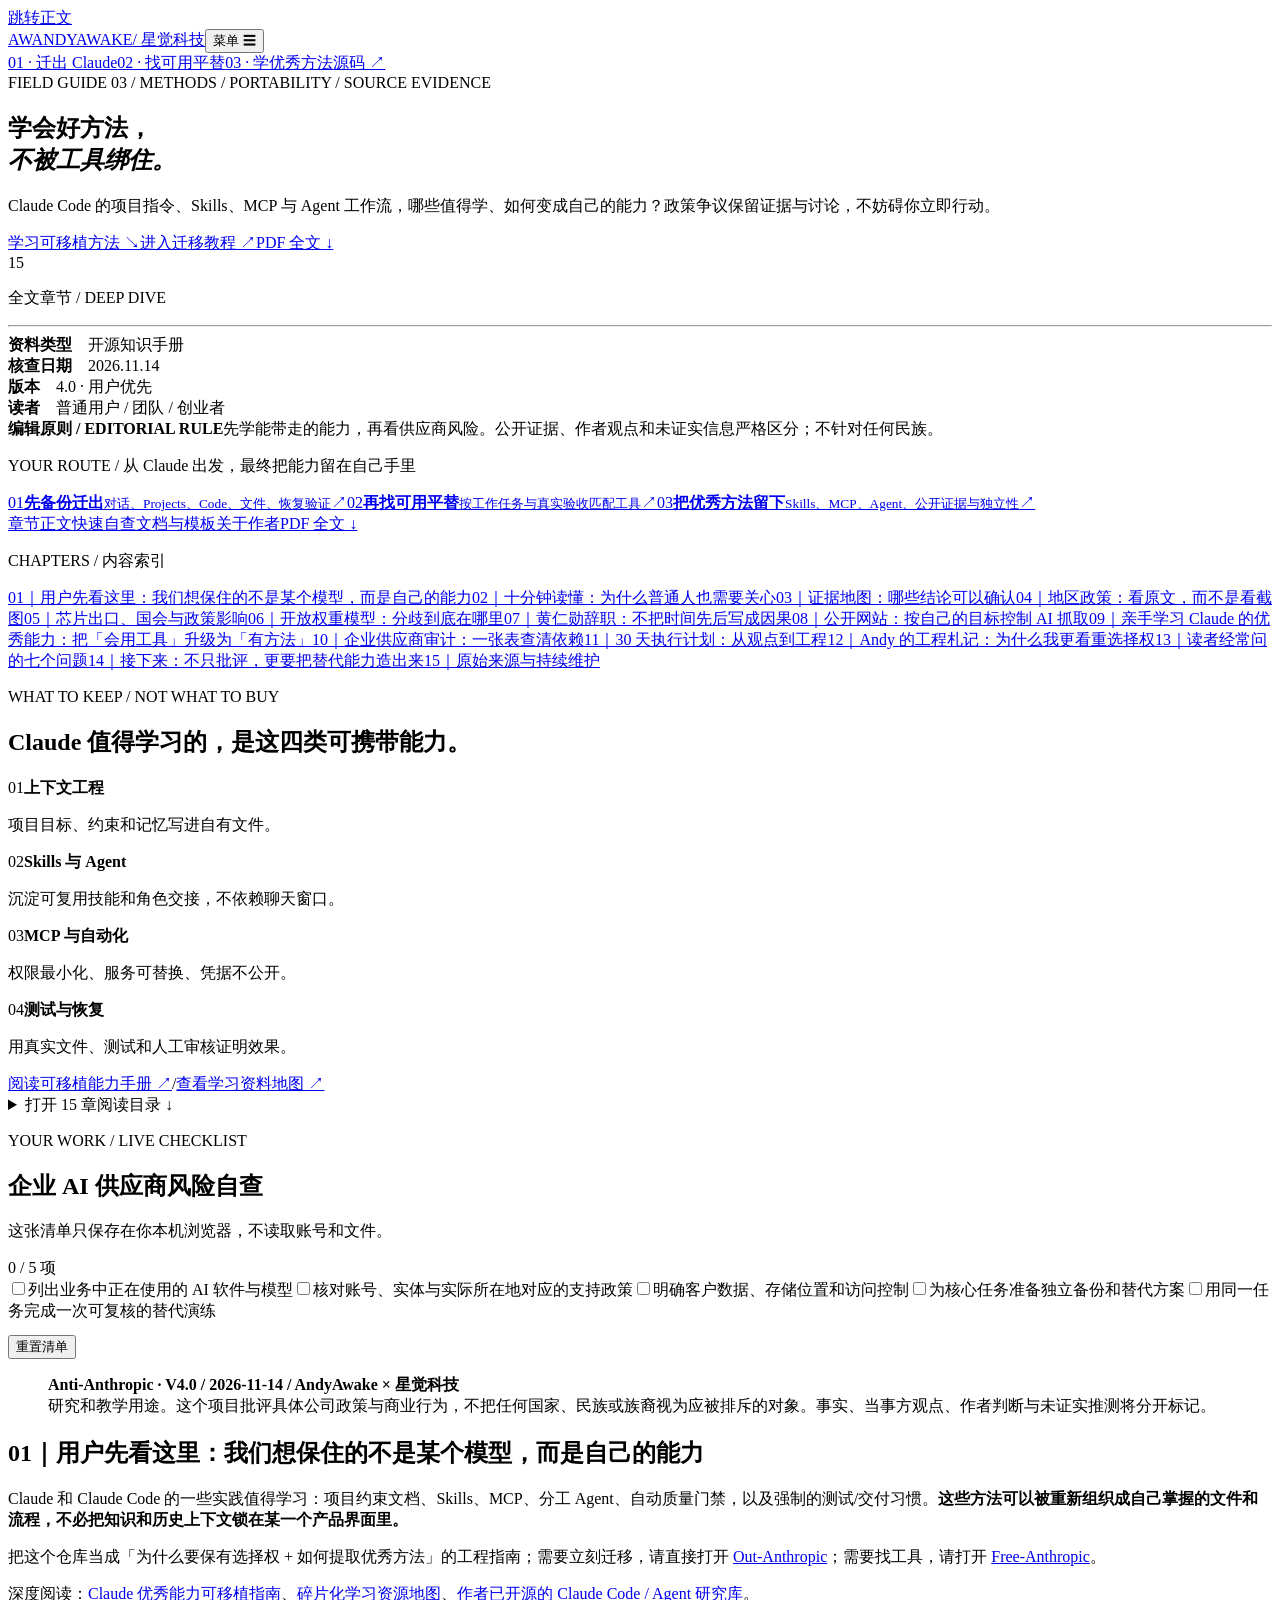
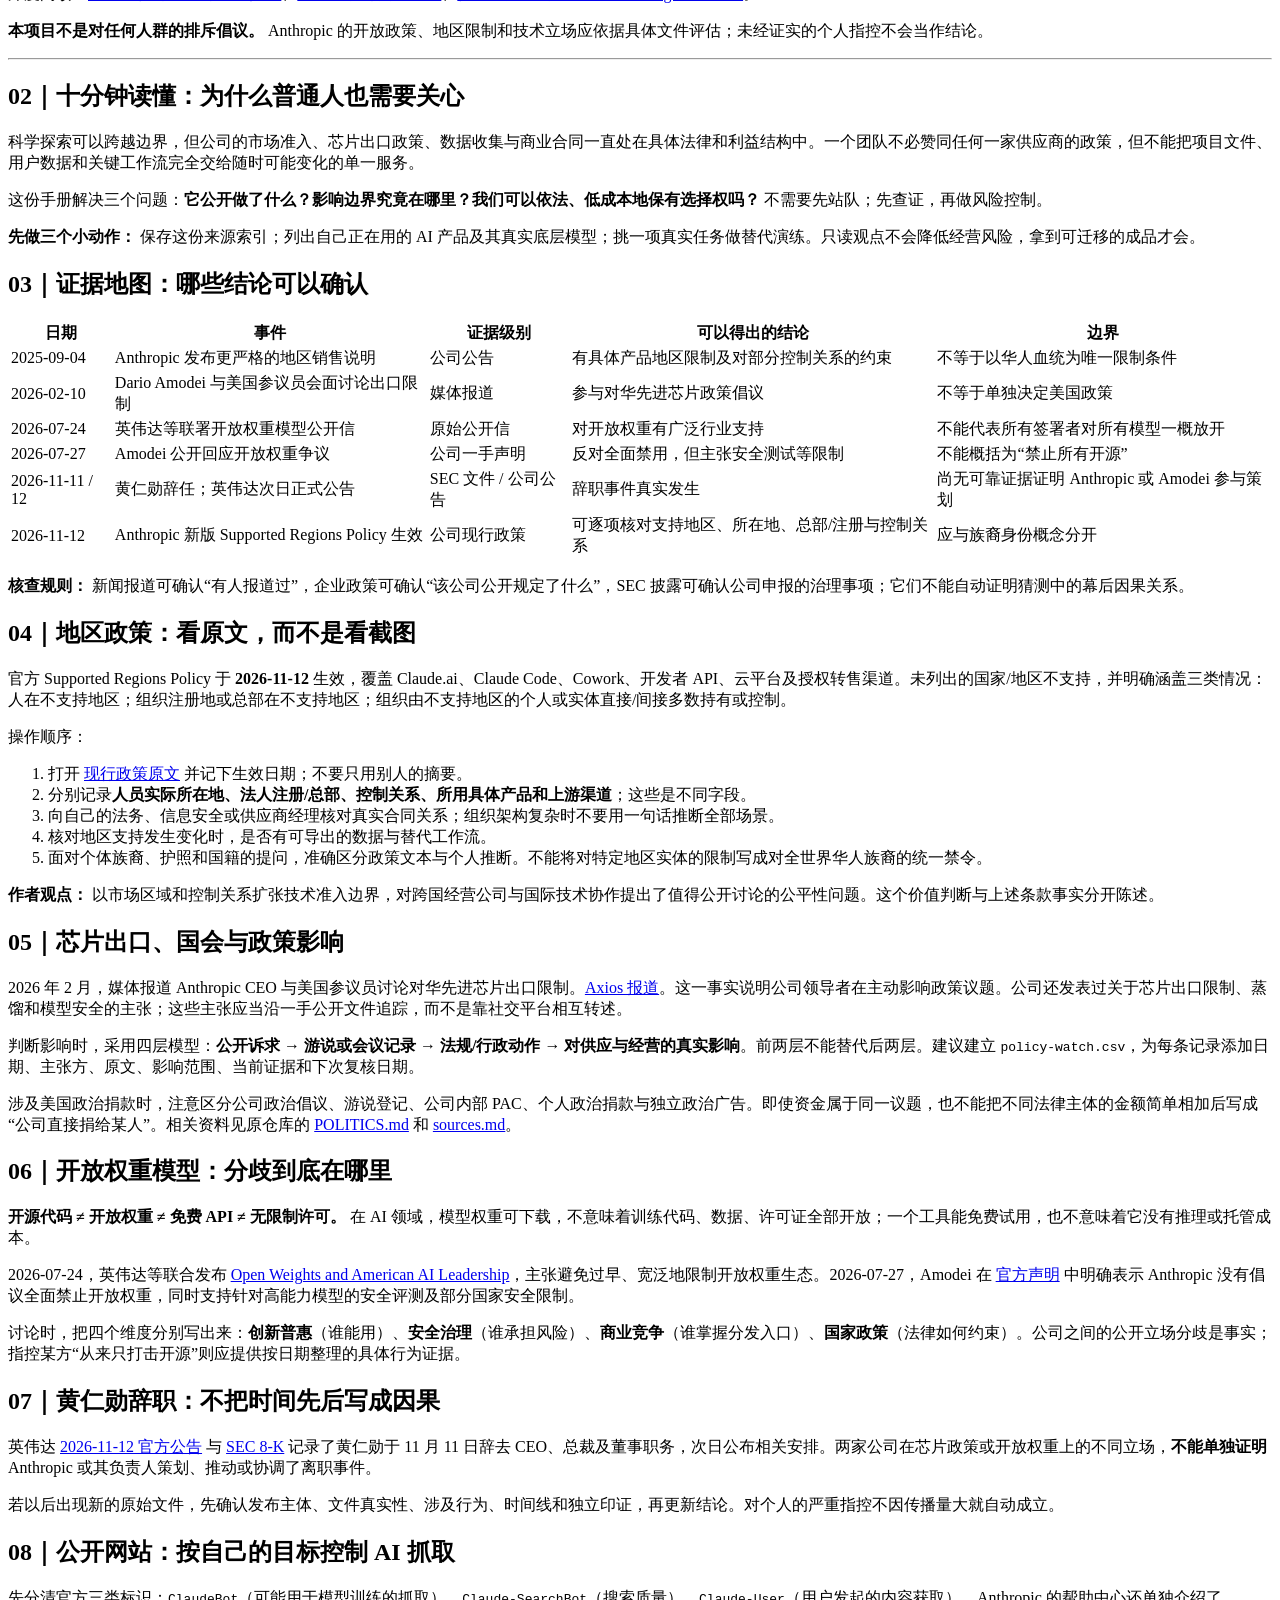
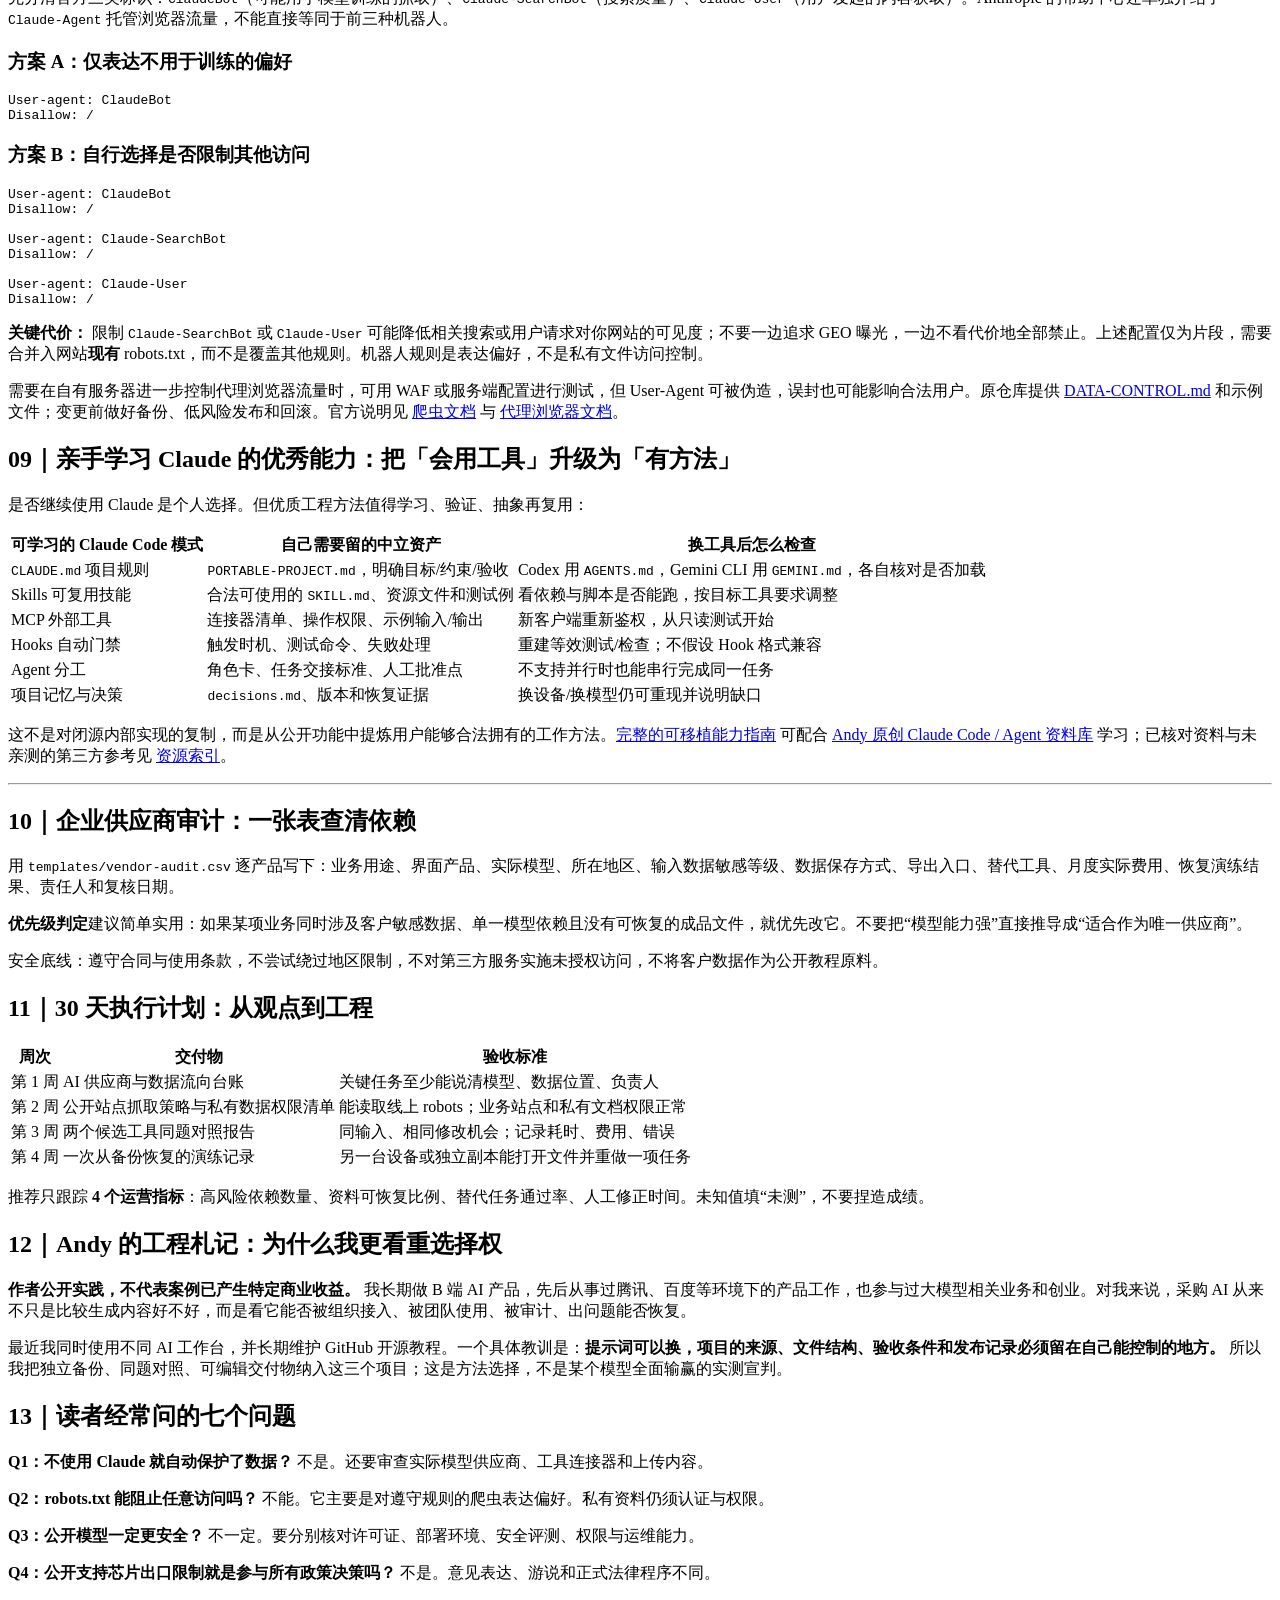
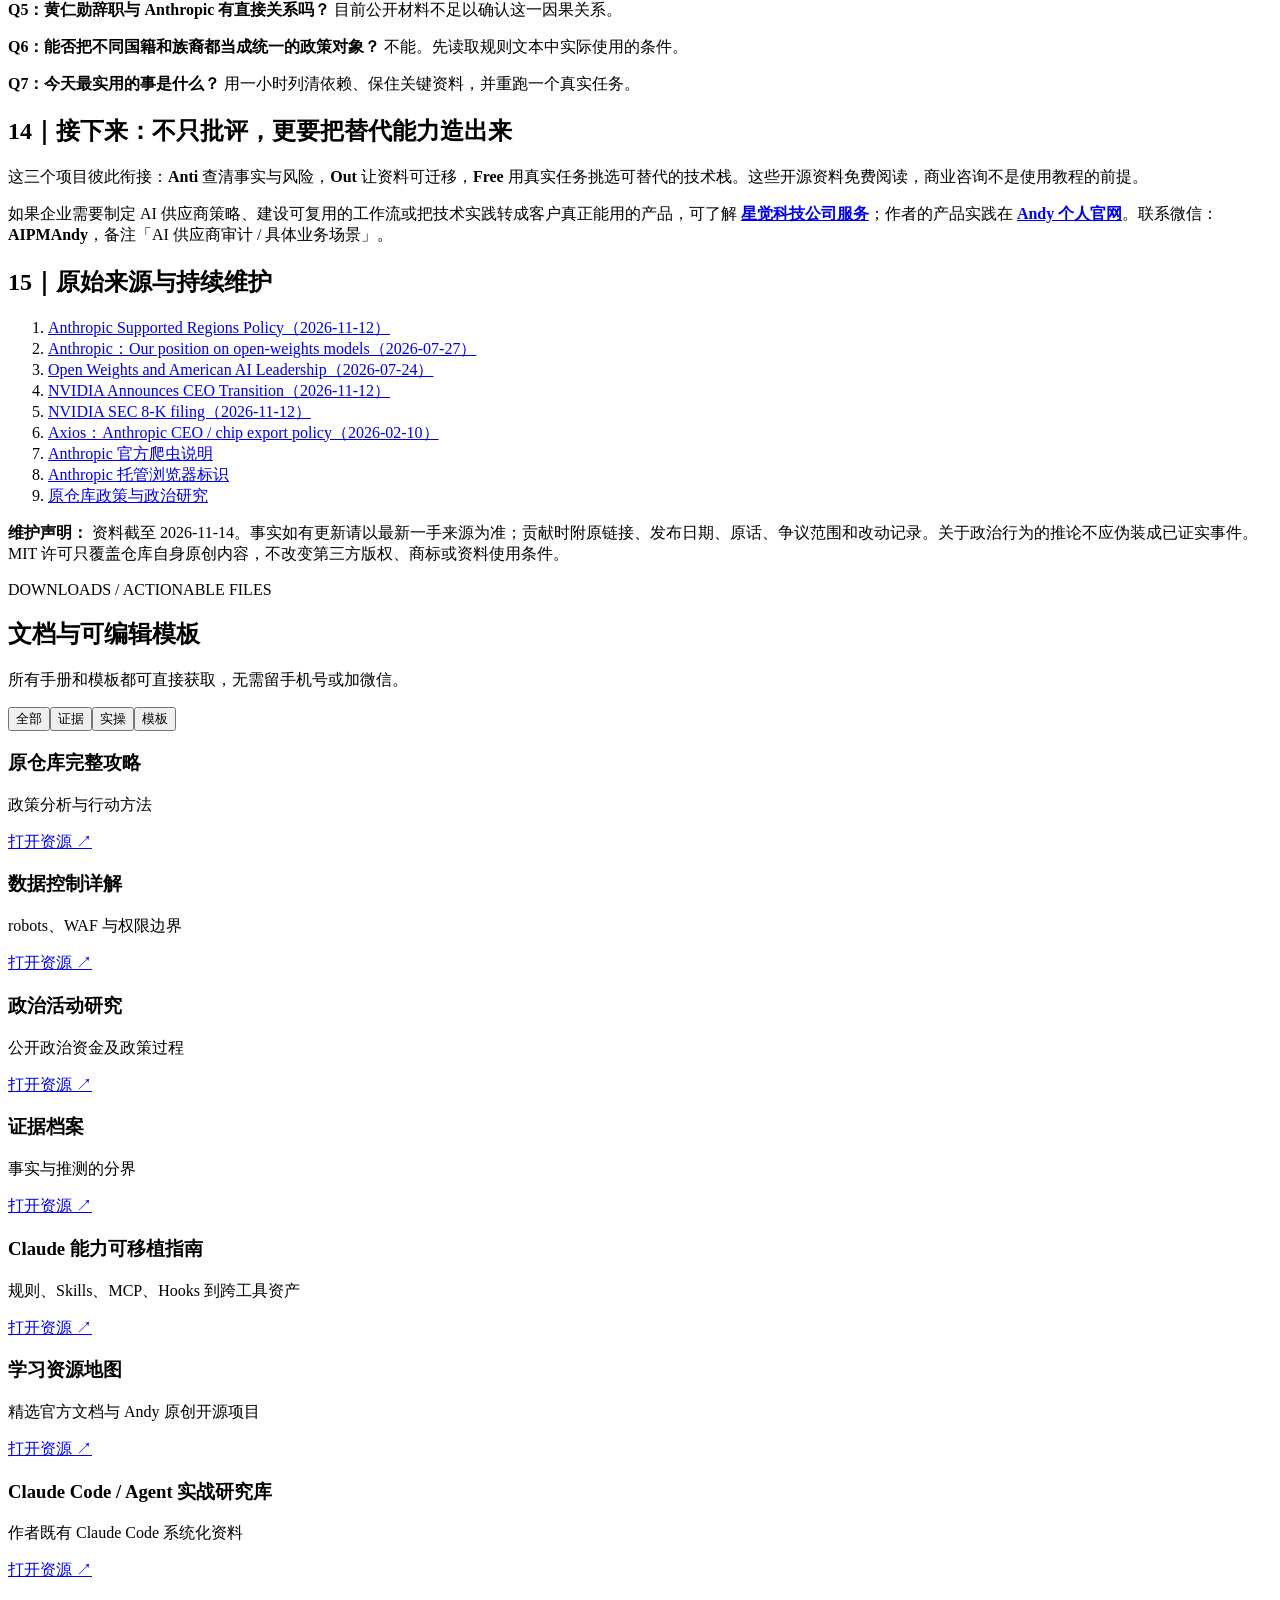
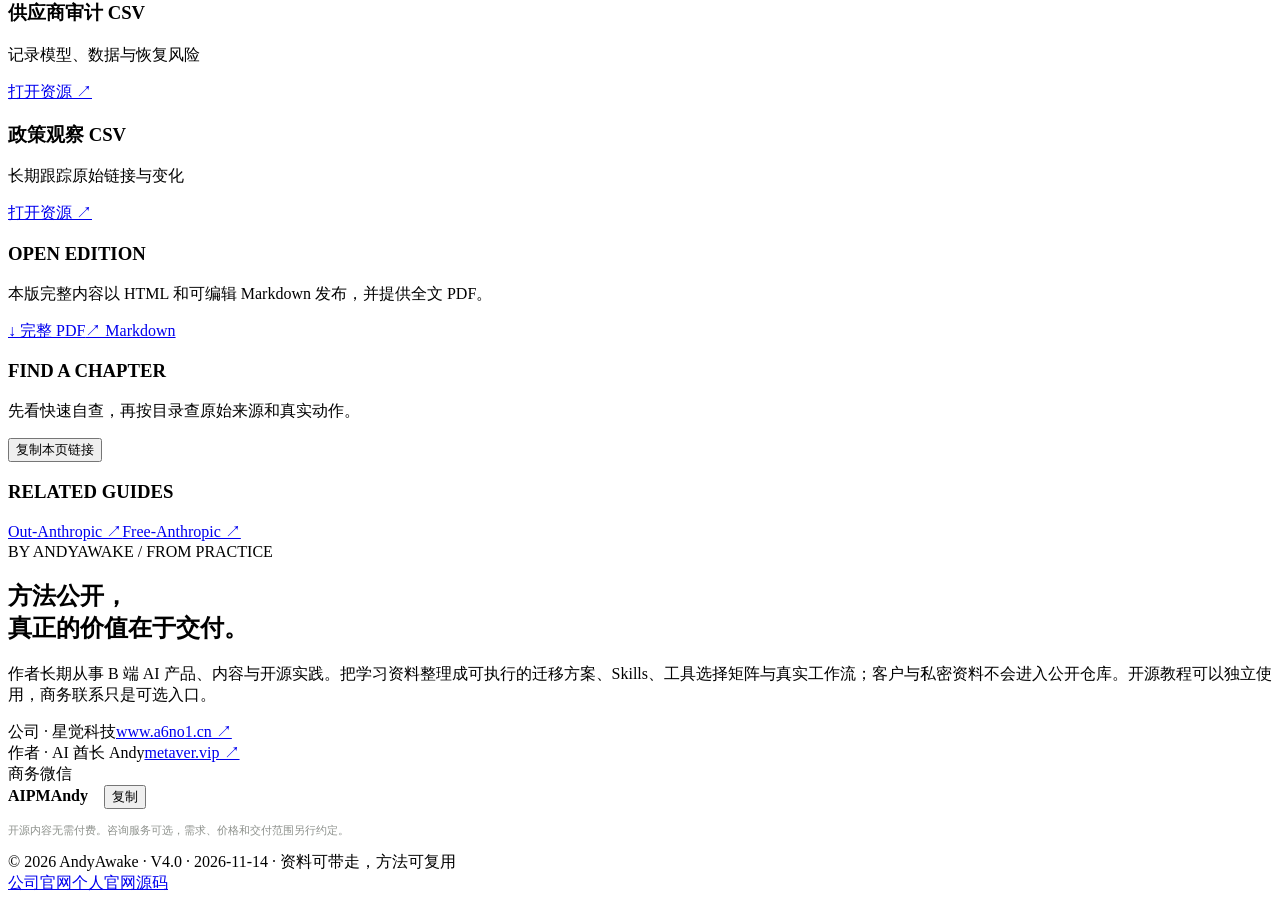
==== index.html @ fe64554f "Publish V4 handbook and website" ====
<!doctype html><html lang="zh-CN"><head><meta charset="utf-8"><meta name="viewport" content="width=device-width,initial-scale=1"><meta name="color-scheme" content="light"><meta name="theme-color" content="#ffffff"><title>Anti-Anthropic · 学会好方法，不被工具绑住。 | AndyAwake</title><meta name="description" content="Claude Code 的项目指令、Skills、MCP 与 Agent 工作流，哪些值得学、如何变成自己的能力？政策争议保留证据与讨论，不妨碍你立即行动。"><meta name="author" content="AI 酋长 Andy / 星觉科技"><meta name="robots" content="index, follow"><link rel="canonical" href="https://andyawake.github.io/Anti-Anthropic/"><meta property="og:type" content="article"><meta property="og:title" content="Anti-Anthropic | AndyAwake"><meta property="og:description" content="Claude Code 的项目指令、Skills、MCP 与 Agent 工作流，哪些值得学、如何变成自己的能力？政策争议保留证据与讨论，不妨碍你立即行动。"><meta property="og:url" content="https://andyawake.github.io/Anti-Anthropic/"><link rel="icon" href="assets/favicon.svg" type="image/svg+xml"><link rel="stylesheet" href="assets/style.css"><script type="application/ld+json">{"@context": "https://schema.org", "@type": "TechArticle", "headline": "学会好方法，不被工具绑住。", "inLanguage": "zh-CN", "dateModified": "2026-11-14", "author": {"@type": "Person", "name": "AI 酋长 Andy"}, "publisher": {"@type": "Organization", "name": "星觉科技", "url": "https://www.a6no1.cn/"}, "mainEntityOfPage": "https://andyawake.github.io/Anti-Anthropic/"}</script></head>
<body data-project="Anti-Anthropic"><a class="skip-link" href="#main-content">跳转正文</a><header class="topbar"><div class="shell topbar-inner"><a class="brand" href="https://github.com/AndyAwake"><span class="brand-logo" aria-hidden="true">AW</span>ANDYAWAKE<span class="brand-sub">/ 星觉科技</span></a><button class="mobile-menu" id="menu-button" aria-expanded="false" aria-controls="top-nav">菜单 ☰</button><nav class="topnav" id="top-nav" aria-label="主导航"><a href="https://andyawake.github.io/Out-Anthropic/" >01 · 迁出 Claude</a><a href="https://andyawake.github.io/Free-Anthropic/" >02 · 找可用平替</a><a href="https://andyawake.github.io/Anti-Anthropic/" aria-current="page">03 · 学优秀方法</a><a href="https://github.com/AndyAwake/Anti-Anthropic">源码 ↗</a></nav></div></header>
<section class="hero" id="start"><div class="shell hero-grid"><div><span class="overline">FIELD GUIDE 03 / METHODS / PORTABILITY / SOURCE EVIDENCE</span><h1>学会好方法，<br><em>不被工具绑住。</em></h1><p class="deck">Claude Code 的项目指令、Skills、MCP 与 Agent 工作流，哪些值得学、如何变成自己的能力？政策争议保留证据与讨论，不妨碍你立即行动。</p><div class="actionset"><a class="button button-primary" href="PORTABLE-CLAUDE.md">学习可移植方法 ↘</a><a class="button button-light" href="https://andyawake.github.io/Out-Anthropic/">进入迁移教程 ↗</a><a class="button button-light" href="assets/guide.pdf" download>PDF 全文 ↓</a></div></div><div class="hero-aside"><div class="big-number">15</div><p>全文章节 / DEEP DIVE</p><hr><div class="aside-meta"><div><b>资料类型</b>　开源知识手册</div><div><b>核查日期</b>　2026.11.14</div><div><b>版本</b>　4.0 · 用户优先</div><div><b>读者</b>　普通用户 / 团队 / 创业者</div></div></div></div></section>
<div class="note-strip"><div class="shell"><b>编辑原则 / EDITORIAL RULE</b><span>先学能带走的能力，再看供应商风险。公开证据、作者观点和未证实信息严格区分；不针对任何民族。</span></div></div>
<div class="shell journey-wrap" aria-label="三步阅读路线"><p class="journey-overline">YOUR ROUTE / 从 Claude 出发，最终把能力留在自己手里</p><div class="journey-grid"><a class="journey-card" href="https://andyawake.github.io/Out-Anthropic/"><span class="journey-n">01</span><strong>先备份迁出</strong><small>对话、Projects、Code、文件、恢复验证</small><span class="journey-arrow">↗</span></a><a class="journey-card" href="https://andyawake.github.io/Free-Anthropic/"><span class="journey-n">02</span><strong>再找可用平替</strong><small>按工作任务与真实验收匹配工具</small><span class="journey-arrow">↗</span></a><a class="journey-card current" href="https://andyawake.github.io/Anti-Anthropic/" aria-current="step"><span class="journey-n">03</span><strong>把优秀方法留下</strong><small>Skills、MCP、Agent、公开证据与独立性</small><span class="journey-arrow">↗</span></a></div></div><div class="tabline"><div class="shell"><a href="#main-content">章节正文</a><a href="#quickcheck">快速自查</a><a href="#resources">文档与模板</a><a href="#about-author">关于作者</a><a href="assets/guide.pdf">PDF 全文 ↓</a></div></div>
<div class="shell layout" id="main-content"><aside class="toc" aria-label="章节目录"><p>CHAPTERS / 内容索引</p><a href="#chapter-01">01｜用户先看这里：我们想保住的不是某个模型，而是自己的能力</a><a href="#chapter-02">02｜十分钟读懂：为什么普通人也需要关心</a><a href="#chapter-03">03｜证据地图：哪些结论可以确认</a><a href="#chapter-04">04｜地区政策：看原文，而不是看截图</a><a href="#chapter-05">05｜芯片出口、国会与政策影响</a><a href="#chapter-06">06｜开放权重模型：分歧到底在哪里</a><a href="#chapter-07">07｜黄仁勋辞职：不把时间先后写成因果</a><a href="#chapter-08">08｜公开网站：按自己的目标控制 AI 抓取</a><a href="#chapter-09">09｜亲手学习 Claude 的优秀能力：把「会用工具」升级为「有方法」</a><a href="#chapter-10">10｜企业供应商审计：一张表查清依赖</a><a href="#chapter-11">11｜30 天执行计划：从观点到工程</a><a href="#chapter-12">12｜Andy 的工程札记：为什么我更看重选择权</a><a href="#chapter-13">13｜读者经常问的七个问题</a><a href="#chapter-14">14｜接下来：不只批评，更要把替代能力造出来</a><a href="#chapter-15">15｜原始来源与持续维护</a></aside>
<div class="bodycolumn"><section class="route-box method-intro" id="methods" aria-labelledby="method-heading"><p class="overline">WHAT TO KEEP / NOT WHAT TO BUY</p><h2 id="method-heading">Claude 值得学习的，是这四类可携带能力。</h2><div class="method-grid"><div><span>01</span><strong>上下文工程</strong><p>项目目标、约束和记忆写进自有文件。</p></div><div><span>02</span><strong>Skills 与 Agent</strong><p>沉淀可复用技能和角色交接，不依赖聊天窗口。</p></div><div><span>03</span><strong>MCP 与自动化</strong><p>权限最小化、服务可替换、凭据不公开。</p></div><div><span>04</span><strong>测试与恢复</strong><p>用真实文件、测试和人工审核证明效果。</p></div></div><a href="PORTABLE-CLAUDE.md">阅读可移植能力手册 ↗</a><span class="method-sep">/</span><a href="RESOURCE-ATLAS.md">查看学习资料地图 ↗</a></section><div class="mobile-toc"><details><summary>打开 15 章阅读目录 ↓</summary><a href="#chapter-01">01｜用户先看这里：我们想保住的不是某个模型，而是自己的能力</a><a href="#chapter-02">02｜十分钟读懂：为什么普通人也需要关心</a><a href="#chapter-03">03｜证据地图：哪些结论可以确认</a><a href="#chapter-04">04｜地区政策：看原文，而不是看截图</a><a href="#chapter-05">05｜芯片出口、国会与政策影响</a><a href="#chapter-06">06｜开放权重模型：分歧到底在哪里</a><a href="#chapter-07">07｜黄仁勋辞职：不把时间先后写成因果</a><a href="#chapter-08">08｜公开网站：按自己的目标控制 AI 抓取</a><a href="#chapter-09">09｜亲手学习 Claude 的优秀能力：把「会用工具」升级为「有方法」</a><a href="#chapter-10">10｜企业供应商审计：一张表查清依赖</a><a href="#chapter-11">11｜30 天执行计划：从观点到工程</a><a href="#chapter-12">12｜Andy 的工程札记：为什么我更看重选择权</a><a href="#chapter-13">13｜读者经常问的七个问题</a><a href="#chapter-14">14｜接下来：不只批评，更要把替代能力造出来</a><a href="#chapter-15">15｜原始来源与持续维护</a></details></div><div class="ux-widget" id="quickcheck"><p class="overline">YOUR WORK / LIVE CHECKLIST</p><h2>企业 AI 供应商风险自查</h2><p>这张清单只保存在你本机浏览器，不读取账号和文件。</p><div class="progress-label" id="progress-value" aria-live="polite">0 / 5 项</div><div class="progress-rail" aria-hidden="true"><div class="progress-fill" id="progress-fill"></div></div><div class="check-items"><label class="check-item"><input type="checkbox" data-check value="item-1"><span>列出业务中正在使用的 AI 软件与模型</span></label><label class="check-item"><input type="checkbox" data-check value="item-2"><span>核对账号、实体与实际所在地对应的支持政策</span></label><label class="check-item"><input type="checkbox" data-check value="item-3"><span>明确客户数据、存储位置和访问控制</span></label><label class="check-item"><input type="checkbox" data-check value="item-4"><span>为核心任务准备独立备份和替代方案</span></label><label class="check-item"><input type="checkbox" data-check value="item-5"><span>用同一任务完成一次可复核的替代演练</span></label></div><div style="margin-top:13px"><button class="subtle-btn" id="reset-checks">重置清单</button></div></div><article class="article" aria-label="手册全文"><blockquote>
<p><strong>Anti-Anthropic · V4.0 / 2026-11-14 / AndyAwake × 星觉科技</strong><br />
研究和教学用途。这个项目批评具体公司政策与商业行为，不把任何国家、民族或族裔视为应被排斥的对象。事实、当事方观点、作者判断与未证实推测将分开标记。</p>
</blockquote>
<h2 id="chapter-01">01｜用户先看这里：我们想保住的不是某个模型，而是自己的能力</h2>
<p>Claude 和 Claude Code 的一些实践值得学习：项目约束文档、Skills、MCP、分工 Agent、自动质量门禁，以及强制的测试/交付习惯。<strong>这些方法可以被重新组织成自己掌握的文件和流程，不必把知识和历史上下文锁在某一个产品界面里。</strong></p>
<p>把这个仓库当成「为什么要保有选择权 + 如何提取优秀方法」的工程指南；需要立刻迁移，请直接打开 <a href="https://github.com/AndyAwake/Out-Anthropic">Out-Anthropic</a>；需要找工具，请打开 <a href="https://github.com/AndyAwake/Free-Anthropic">Free-Anthropic</a>。</p>
<p>深度阅读：<a href="PORTABLE-CLAUDE.md">Claude 优秀能力可移植指南</a>、<a href="RESOURCE-ATLAS.md">碎片化学习资源地图</a>、<a href="https://github.com/AIPMAndy/anthropic-claude-code-agent-handbook">作者已开源的 Claude Code / Agent 研究库</a>。</p>
<p><strong>本项目不是对任何人群的排斥倡议。</strong> Anthropic 的开放政策、地区限制和技术立场应依据具体文件评估；未经证实的个人指控不会当作结论。</p>
<hr />
<h2 id="chapter-02">02｜十分钟读懂：为什么普通人也需要关心</h2>
<p>科学探索可以跨越边界，但公司的市场准入、芯片出口政策、数据收集与商业合同一直处在具体法律和利益结构中。一个团队不必赞同任何一家供应商的政策，但不能把项目文件、用户数据和关键工作流完全交给随时可能变化的单一服务。</p>
<p>这份手册解决三个问题：<strong>它公开做了什么？影响边界究竟在哪里？我们可以依法、低成本地保有选择权吗？</strong> 不需要先站队；先查证，再做风险控制。</p>
<p><strong>先做三个小动作：</strong> 保存这份来源索引；列出自己正在用的 AI 产品及其真实底层模型；挑一项真实任务做替代演练。只读观点不会降低经营风险，拿到可迁移的成品才会。</p>
<h2 id="chapter-03">03｜证据地图：哪些结论可以确认</h2>
<div class="table-scroller"><table>
<thead>
<tr>
  <th>日期</th>
  <th>事件</th>
  <th>证据级别</th>
  <th>可以得出的结论</th>
  <th>边界</th>
</tr>
</thead>
<tbody>
<tr>
  <td>2025-09-04</td>
  <td>Anthropic 发布更严格的地区销售说明</td>
  <td>公司公告</td>
  <td>有具体产品地区限制及对部分控制关系的约束</td>
  <td>不等于以华人血统为唯一限制条件</td>
</tr>
<tr>
  <td>2026-02-10</td>
  <td>Dario Amodei 与美国参议员会面讨论出口限制</td>
  <td>媒体报道</td>
  <td>参与对华先进芯片政策倡议</td>
  <td>不等于单独决定美国政策</td>
</tr>
<tr>
  <td>2026-07-24</td>
  <td>英伟达等联署开放权重模型公开信</td>
  <td>原始公开信</td>
  <td>对开放权重有广泛行业支持</td>
  <td>不能代表所有签署者对所有模型一概放开</td>
</tr>
<tr>
  <td>2026-07-27</td>
  <td>Amodei 公开回应开放权重争议</td>
  <td>公司一手声明</td>
  <td>反对全面禁用，但主张安全测试等限制</td>
  <td>不能概括为“禁止所有开源”</td>
</tr>
<tr>
  <td>2026-11-11 / 12</td>
  <td>黄仁勋辞任；英伟达次日正式公告</td>
  <td>SEC 文件 / 公司公告</td>
  <td>辞职事件真实发生</td>
  <td>尚无可靠证据证明 Anthropic 或 Amodei 参与策划</td>
</tr>
<tr>
  <td>2026-11-12</td>
  <td>Anthropic 新版 Supported Regions Policy 生效</td>
  <td>公司现行政策</td>
  <td>可逐项核对支持地区、所在地、总部/注册与控制关系</td>
  <td>应与族裔身份概念分开</td>
</tr>
</tbody>
</table></div>
<p><strong>核查规则：</strong> 新闻报道可确认“有人报道过”，企业政策可确认“该公司公开规定了什么”，SEC 披露可确认公司申报的治理事项；它们不能自动证明猜测中的幕后因果关系。</p>
<h2 id="chapter-04">04｜地区政策：看原文，而不是看截图</h2>
<p>官方 Supported Regions Policy 于 <strong>2026-11-12</strong> 生效，覆盖 Claude.ai、Claude Code、Cowork、开发者 API、云平台及授权转售渠道。未列出的国家/地区不支持，并明确涵盖三类情况：人在不支持地区；组织注册地或总部在不支持地区；组织由不支持地区的个人或实体直接/间接多数持有或控制。</p>
<p>操作顺序：</p>
<ol>
<li>打开 <a href="https://www.anthropic.com/legal/supported-regions">现行政策原文</a> 并记下生效日期；不要只用别人的摘要。</li>
<li>分别记录<strong>人员实际所在地、法人注册/总部、控制关系、所用具体产品和上游渠道</strong>；这些是不同字段。</li>
<li>向自己的法务、信息安全或供应商经理核对真实合同关系；组织架构复杂时不要用一句话推断全部场景。</li>
<li>核对地区支持发生变化时，是否有可导出的数据与替代工作流。</li>
<li>面对个体族裔、护照和国籍的提问，准确区分政策文本与个人推断。不能将对特定地区实体的限制写成对全世界华人族裔的统一禁令。</li>
</ol>
<p><strong>作者观点：</strong> 以市场区域和控制关系扩张技术准入边界，对跨国经营公司与国际技术协作提出了值得公开讨论的公平性问题。这个价值判断与上述条款事实分开陈述。</p>
<h2 id="chapter-05">05｜芯片出口、国会与政策影响</h2>
<p>2026 年 2 月，媒体报道 Anthropic CEO 与美国参议员讨论对华先进芯片出口限制。<a href="https://www.axios.com/2026/02/10/anthropic-ceo-china-chip-ban">Axios 报道</a>。这一事实说明公司领导者在主动影响政策议题。公司还发表过关于芯片出口限制、蒸馏和模型安全的主张；这些主张应当沿一手公开文件追踪，而不是靠社交平台相互转述。</p>
<p>判断影响时，采用四层模型：<strong>公开诉求 → 游说或会议记录 → 法规/行政动作 → 对供应与经营的真实影响</strong>。前两层不能替代后两层。建议建立 <code>policy-watch.csv</code>，为每条记录添加日期、主张方、原文、影响范围、当前证据和下次复核日期。</p>
<p>涉及美国政治捐款时，注意区分公司政治倡议、游说登记、公司内部 PAC、个人政治捐款与独立政治广告。即使资金属于同一议题，也不能把不同法律主体的金额简单相加后写成“公司直接捐给某人”。相关资料见原仓库的 <a href="https://github.com/AndyAwake/Anti-Anthropic/blob/main/POLITICS.md">POLITICS.md</a> 和 <a href="https://github.com/AndyAwake/Anti-Anthropic/blob/main/sources.md">sources.md</a>。</p>
<h2 id="chapter-06">06｜开放权重模型：分歧到底在哪里</h2>
<p><strong>开源代码 ≠ 开放权重 ≠ 免费 API ≠ 无限制许可。</strong> 在 AI 领域，模型权重可下载，不意味着训练代码、数据、许可证全部开放；一个工具能免费试用，也不意味着它没有推理或托管成本。</p>
<p>2026-07-24，英伟达等联合发布 <a href="https://images.nvidia.com/pdf/Open-Weights-and-American-AI-Leadership.pdf">Open Weights and American AI Leadership</a>，主张避免过早、宽泛地限制开放权重生态。2026-07-27，Amodei 在 <a href="https://www.anthropic.com/news/position-open-weights-models">官方声明</a> 中明确表示 Anthropic 没有倡议全面禁止开放权重，同时支持针对高能力模型的安全评测及部分国家安全限制。</p>
<p>讨论时，把四个维度分别写出来：<strong>创新普惠</strong>（谁能用）、<strong>安全治理</strong>（谁承担风险）、<strong>商业竞争</strong>（谁掌握分发入口）、<strong>国家政策</strong>（法律如何约束）。公司之间的公开立场分歧是事实；指控某方“从来只打击开源”则应提供按日期整理的具体行为证据。</p>
<h2 id="chapter-07">07｜黄仁勋辞职：不把时间先后写成因果</h2>
<p>英伟达 <a href="https://nvidianews.nvidia.com/news/nvidia-announces-ceo-transition">2026-11-12 官方公告</a> 与 <a href="https://www.sec.gov/Archives/edgar/data/1045810/000104581026000082/nvda-20261111.htm">SEC 8-K</a> 记录了黄仁勋于 11 月 11 日辞去 CEO、总裁及董事职务，次日公布相关安排。两家公司在芯片政策或开放权重上的不同立场，<strong>不能单独证明</strong> Anthropic 或其负责人策划、推动或协调了离职事件。</p>
<p>若以后出现新的原始文件，先确认发布主体、文件真实性、涉及行为、时间线和独立印证，再更新结论。对个人的严重指控不因传播量大就自动成立。</p>
<h2 id="chapter-08">08｜公开网站：按自己的目标控制 AI 抓取</h2>
<p>先分清官方三类标识：<code>ClaudeBot</code>（可能用于模型训练的抓取）、<code>Claude-SearchBot</code>（搜索质量）、<code>Claude-User</code>（用户发起的内容获取）。Anthropic 的帮助中心还单独介绍了 <code>Claude-Agent</code> 托管浏览器流量，不能直接等同于前三种机器人。</p>
<h3>方案 A：仅表达不用于训练的偏好</h3>
<pre><code class="language-text">User-agent: ClaudeBot
Disallow: /
</code></pre>
<h3>方案 B：自行选择是否限制其他访问</h3>
<pre><code class="language-text">User-agent: ClaudeBot
Disallow: /

User-agent: Claude-SearchBot
Disallow: /

User-agent: Claude-User
Disallow: /
</code></pre>
<p><strong>关键代价：</strong> 限制 <code>Claude-SearchBot</code> 或 <code>Claude-User</code> 可能降低相关搜索或用户请求对你网站的可见度；不要一边追求 GEO 曝光，一边不看代价地全部禁止。上述配置仅为片段，需要合并入网站<strong>现有</strong> robots.txt，而不是覆盖其他规则。机器人规则是表达偏好，不是私有文件访问控制。</p>
<p>需要在自有服务器进一步控制代理浏览器流量时，可用 WAF 或服务端配置进行测试，但 User-Agent 可被伪造，误封也可能影响合法用户。原仓库提供 <a href="https://github.com/AndyAwake/Anti-Anthropic/blob/main/DATA-CONTROL.md">DATA-CONTROL.md</a> 和示例文件；变更前做好备份、低风险发布和回滚。官方说明见 <a href="https://support.claude.com/en/articles/8896518-does-anthropic-crawl-data-from-the-web-and-how-can-site-owners-block-the-crawler">爬虫文档</a> 与 <a href="https://support.claude.com/en/articles/18234133-how-do-anthropic-hosted-browsers-identify-themselves-when-they-browse-the-web-on-a-user-s-behalf">代理浏览器文档</a>。</p>
<h2 id="chapter-09">09｜亲手学习 Claude 的优秀能力：把「会用工具」升级为「有方法」</h2>
<p>是否继续使用 Claude 是个人选择。但优质工程方法值得学习、验证、抽象再复用：</p>
<div class="table-scroller"><table>
<thead>
<tr>
  <th>可学习的 Claude Code 模式</th>
  <th>自己需要留的中立资产</th>
  <th>换工具后怎么检查</th>
</tr>
</thead>
<tbody>
<tr>
  <td><code>CLAUDE.md</code> 项目规则</td>
  <td><code>PORTABLE-PROJECT.md</code>，明确目标/约束/验收</td>
  <td>Codex 用 <code>AGENTS.md</code>，Gemini CLI 用 <code>GEMINI.md</code>，各自核对是否加载</td>
</tr>
<tr>
  <td>Skills 可复用技能</td>
  <td>合法可使用的 <code>SKILL.md</code>、资源文件和测试例</td>
  <td>看依赖与脚本是否能跑，按目标工具要求调整</td>
</tr>
<tr>
  <td>MCP 外部工具</td>
  <td>连接器清单、操作权限、示例输入/输出</td>
  <td>新客户端重新鉴权，从只读测试开始</td>
</tr>
<tr>
  <td>Hooks 自动门禁</td>
  <td>触发时机、测试命令、失败处理</td>
  <td>重建等效测试/检查；不假设 Hook 格式兼容</td>
</tr>
<tr>
  <td>Agent 分工</td>
  <td>角色卡、任务交接标准、人工批准点</td>
  <td>不支持并行时也能串行完成同一任务</td>
</tr>
<tr>
  <td>项目记忆与决策</td>
  <td><code>decisions.md</code>、版本和恢复证据</td>
  <td>换设备/换模型仍可重现并说明缺口</td>
</tr>
</tbody>
</table></div>
<p>这不是对闭源内部实现的复制，而是从公开功能中提炼用户能够合法拥有的工作方法。<a href="PORTABLE-CLAUDE.md">完整的可移植能力指南</a> 可配合 <a href="https://github.com/AIPMAndy/anthropic-claude-code-agent-handbook">Andy 原创 Claude Code / Agent 资料库</a> 学习；已核对资料与未亲测的第三方参考见 <a href="RESOURCE-ATLAS.md">资源索引</a>。</p>
<hr />
<h2 id="chapter-10">10｜企业供应商审计：一张表查清依赖</h2>
<p>用 <code>templates/vendor-audit.csv</code> 逐产品写下：业务用途、界面产品、实际模型、所在地区、输入数据敏感等级、数据保存方式、导出入口、替代工具、月度实际费用、恢复演练结果、责任人和复核日期。</p>
<p><strong>优先级判定</strong>建议简单实用：如果某项业务同时涉及客户敏感数据、单一模型依赖且没有可恢复的成品文件，就优先改它。不要把“模型能力强”直接推导成“适合作为唯一供应商”。</p>
<p>安全底线：遵守合同与使用条款，不尝试绕过地区限制，不对第三方服务实施未授权访问，不将客户数据作为公开教程原料。</p>
<h2 id="chapter-11">11｜30 天执行计划：从观点到工程</h2>
<div class="table-scroller"><table>
<thead>
<tr>
  <th>周次</th>
  <th>交付物</th>
  <th>验收标准</th>
</tr>
</thead>
<tbody>
<tr>
  <td>第 1 周</td>
  <td>AI 供应商与数据流向台账</td>
  <td>关键任务至少能说清模型、数据位置、负责人</td>
</tr>
<tr>
  <td>第 2 周</td>
  <td>公开站点抓取策略与私有数据权限清单</td>
  <td>能读取线上 robots；业务站点和私有文档权限正常</td>
</tr>
<tr>
  <td>第 3 周</td>
  <td>两个候选工具同题对照报告</td>
  <td>同输入、相同修改机会；记录耗时、费用、错误</td>
</tr>
<tr>
  <td>第 4 周</td>
  <td>一次从备份恢复的演练记录</td>
  <td>另一台设备或独立副本能打开文件并重做一项任务</td>
</tr>
</tbody>
</table></div>
<p>推荐只跟踪 <strong>4 个运营指标</strong>：高风险依赖数量、资料可恢复比例、替代任务通过率、人工修正时间。未知值填“未测”，不要捏造成绩。</p>
<h2 id="chapter-12">12｜Andy 的工程札记：为什么我更看重选择权</h2>
<p><strong>作者公开实践，不代表案例已产生特定商业收益。</strong> 我长期做 B 端 AI 产品，先后从事过腾讯、百度等环境下的产品工作，也参与过大模型相关业务和创业。对我来说，采购 AI 从来不只是比较生成内容好不好，而是看它能否被组织接入、被团队使用、被审计、出问题能否恢复。</p>
<p>最近我同时使用不同 AI 工作台，并长期维护 GitHub 开源教程。一个具体教训是：<strong>提示词可以换，项目的来源、文件结构、验收条件和发布记录必须留在自己能控制的地方。</strong> 所以我把独立备份、同题对照、可编辑交付物纳入这三个项目；这是方法选择，不是某个模型全面输赢的实测宣判。</p>
<h2 id="chapter-13">13｜读者经常问的七个问题</h2>
<p><strong>Q1：不使用 Claude 就自动保护了数据？</strong> 不是。还要审查实际模型供应商、工具连接器和上传内容。</p>
<p><strong>Q2：robots.txt 能阻止任意访问吗？</strong> 不能。它主要是对遵守规则的爬虫表达偏好。私有资料仍须认证与权限。</p>
<p><strong>Q3：公开模型一定更安全？</strong> 不一定。要分别核对许可证、部署环境、安全评测、权限与运维能力。</p>
<p><strong>Q4：公开支持芯片出口限制就是参与所有政策决策吗？</strong> 不是。意见表达、游说和正式法律程序不同。</p>
<p><strong>Q5：黄仁勋辞职与 Anthropic 有直接关系吗？</strong> 目前公开材料不足以确认这一因果关系。</p>
<p><strong>Q6：能否把不同国籍和族裔都当成统一的政策对象？</strong> 不能。先读取规则文本中实际使用的条件。</p>
<p><strong>Q7：今天最实用的事是什么？</strong> 用一小时列清依赖、保住关键资料，并重跑一个真实任务。</p>
<h2 id="chapter-14">14｜接下来：不只批评，更要把替代能力造出来</h2>
<p>这三个项目彼此衔接：<strong>Anti</strong> 查清事实与风险，<strong>Out</strong> 让资料可迁移，<strong>Free</strong> 用真实任务挑选可替代的技术栈。这些开源资料免费阅读，商业咨询不是使用教程的前提。</p>
<p>如果企业需要制定 AI 供应商策略、建设可复用的工作流或把技术实践转成客户真正能用的产品，可了解 <strong><a href="https://www.a6no1.cn/">星觉科技公司服务</a></strong>；作者的产品实践在 <strong><a href="https://metaver.vip/">Andy 个人官网</a></strong>。联系微信：<strong>AIPMAndy</strong>，备注「AI 供应商审计 / 具体业务场景」。</p>
<h2 id="chapter-15">15｜原始来源与持续维护</h2>
<ol>
<li><a href="https://www.anthropic.com/legal/supported-regions">Anthropic Supported Regions Policy（2026-11-12）</a></li>
<li><a href="https://www.anthropic.com/news/position-open-weights-models">Anthropic：Our position on open-weights models（2026-07-27）</a></li>
<li><a href="https://images.nvidia.com/pdf/Open-Weights-and-American-AI-Leadership.pdf">Open Weights and American AI Leadership（2026-07-24）</a></li>
<li><a href="https://nvidianews.nvidia.com/news/nvidia-announces-ceo-transition">NVIDIA Announces CEO Transition（2026-11-12）</a></li>
<li><a href="https://www.sec.gov/Archives/edgar/data/1045810/000104581026000082/nvda-20261111.htm">NVIDIA SEC 8-K filing（2026-11-12）</a></li>
<li><a href="https://www.axios.com/2026/02/10/anthropic-ceo-china-chip-ban">Axios：Anthropic CEO / chip export policy（2026-02-10）</a></li>
<li><a href="https://support.claude.com/en/articles/8896518-does-anthropic-crawl-data-from-the-web-and-how-can-site-owners-block-the-crawler">Anthropic 官方爬虫说明</a></li>
<li><a href="https://support.claude.com/en/articles/18234133-how-do-anthropic-hosted-browsers-identify-themselves-when-they-browse-the-web-on-a-user-s-behalf">Anthropic 托管浏览器标识</a></li>
<li><a href="https://github.com/AndyAwake/Anti-Anthropic/blob/main/POLITICS.md">原仓库政策与政治研究</a></li>
</ol>
<p><strong>维护声明：</strong> 资料截至 2026-11-14。事实如有更新请以最新一手来源为准；贡献时附原链接、发布日期、原话、争议范围和改动记录。关于政治行为的推论不应伪装成已证实事件。MIT 许可只覆盖仓库自身原创内容，不改变第三方版权、商标或资料使用条件。</p>
</article><section class="ux-widget" id="resources"><p class="overline">DOWNLOADS / ACTIONABLE FILES</p><h2>文档与可编辑模板</h2><p>所有手册和模板都可直接获取，无需留手机号或加微信。</p><div class="category-pills" aria-label="筛选资源"><button type="button" data-filter="all" aria-pressed="true">全部</button><button type="button" data-filter="research" aria-pressed="false">证据</button><button type="button" data-filter="practice" aria-pressed="false">实操</button><button type="button" data-filter="template" aria-pressed="false">模板</button></div><div class="resource-card" data-category="research"><h3>原仓库完整攻略</h3><p>政策分析与行动方法</p><a href="https://github.com/AndyAwake/Anti-Anthropic/blob/main/GUIDE.md" target="_blank" rel="noopener noreferrer">打开资源 ↗</a></div><div class="resource-card" data-category="practice"><h3>数据控制详解</h3><p>robots、WAF 与权限边界</p><a href="https://github.com/AndyAwake/Anti-Anthropic/blob/main/DATA-CONTROL.md" target="_blank" rel="noopener noreferrer">打开资源 ↗</a></div><div class="resource-card" data-category="research"><h3>政治活动研究</h3><p>公开政治资金及政策过程</p><a href="https://github.com/AndyAwake/Anti-Anthropic/blob/main/POLITICS.md" target="_blank" rel="noopener noreferrer">打开资源 ↗</a></div><div class="resource-card" data-category="research"><h3>证据档案</h3><p>事实与推测的分界</p><a href="EVIDENCE-2026.md">打开资源 ↗</a></div><div class="resource-card" data-category="practice"><h3>Claude 能力可移植指南</h3><p>规则、Skills、MCP、Hooks 到跨工具资产</p><a href="PORTABLE-CLAUDE.md">打开资源 ↗</a></div><div class="resource-card" data-category="research"><h3>学习资源地图</h3><p>精选官方文档与 Andy 原创开源项目</p><a href="RESOURCE-ATLAS.md">打开资源 ↗</a></div><div class="resource-card" data-category="practice"><h3>Claude Code / Agent 实战研究库</h3><p>作者既有 Claude Code 系统化资料</p><a href="https://github.com/AIPMAndy/anthropic-claude-code-agent-handbook" target="_blank" rel="noopener noreferrer">打开资源 ↗</a></div><div class="resource-card" data-category="template"><h3>供应商审计 CSV</h3><p>记录模型、数据与恢复风险</p><a href="templates/vendor-audit.csv">打开资源 ↗</a></div><div class="resource-card" data-category="template"><h3>政策观察 CSV</h3><p>长期跟踪原始链接与变化</p><a href="templates/policy-watch.csv">打开资源 ↗</a></div></section></div>
<aside class="inline-tools"><div class="right-block"><h3>OPEN EDITION</h3><p>本版完整内容以 HTML 和可编辑 Markdown 发布，并提供全文 PDF。</p><a href="assets/guide.pdf">↓ 完整 PDF</a><a href="HANDBOOK.md">↗ Markdown</a></div><div class="right-block"><h3>FIND A CHAPTER</h3><p>先看快速自查，再按目录查原始来源和真实动作。</p><button class="copy-link" data-copy="https://andyawake.github.io/Anti-Anthropic/">复制本页链接</button></div><div class="right-block"><h3>RELATED GUIDES</h3><a href="https://andyawake.github.io/Out-Anthropic/">Out-Anthropic ↗</a><a href="https://andyawake.github.io/Free-Anthropic/">Free-Anthropic ↗</a></div></aside></div>
<section class="shell brand-block" id="about-author"><div><span class="chapter-kicker">BY ANDYAWAKE / FROM PRACTICE</span><h2>方法公开，<br>真正的价值在于交付。</h2><p>作者长期从事 B 端 AI 产品、内容与开源实践。把学习资料整理成可执行的迁移方案、Skills、工具选择矩阵与真实工作流；客户与私密资料不会进入公开仓库。开源教程可以独立使用，商务联系只是可选入口。</p></div><div class="brand-meta"><div class="row"><span>公司 · 星觉科技</span><a href="https://www.a6no1.cn/">www.a6no1.cn ↗</a></div><div class="row"><span>作者 · AI 酋长 Andy</span><a href="https://metaver.vip/">metaver.vip ↗</a></div><div class="row"><span>商务微信</span><div><b>AIPMAndy</b>　<button data-copy="AIPMAndy">复制</button></div></div><p style="color:#8d918c;font-size:11px;line-height:1.9">开源内容无需付费。咨询服务可选，需求、价格和交付范围另行约定。</p></div></section>
<footer class="foot"><div class="shell"><span>© 2026 AndyAwake · V4.0 · 2026-11-14 · 资料可带走，方法可复用</span><div class="footer-cross"><a href="https://www.a6no1.cn/">公司官网</a><a href="https://metaver.vip/">个人官网</a><a href="https://github.com/AndyAwake/Anti-Anthropic">源码</a></div></div></footer><script defer src="assets/app.js"></script></body></html>
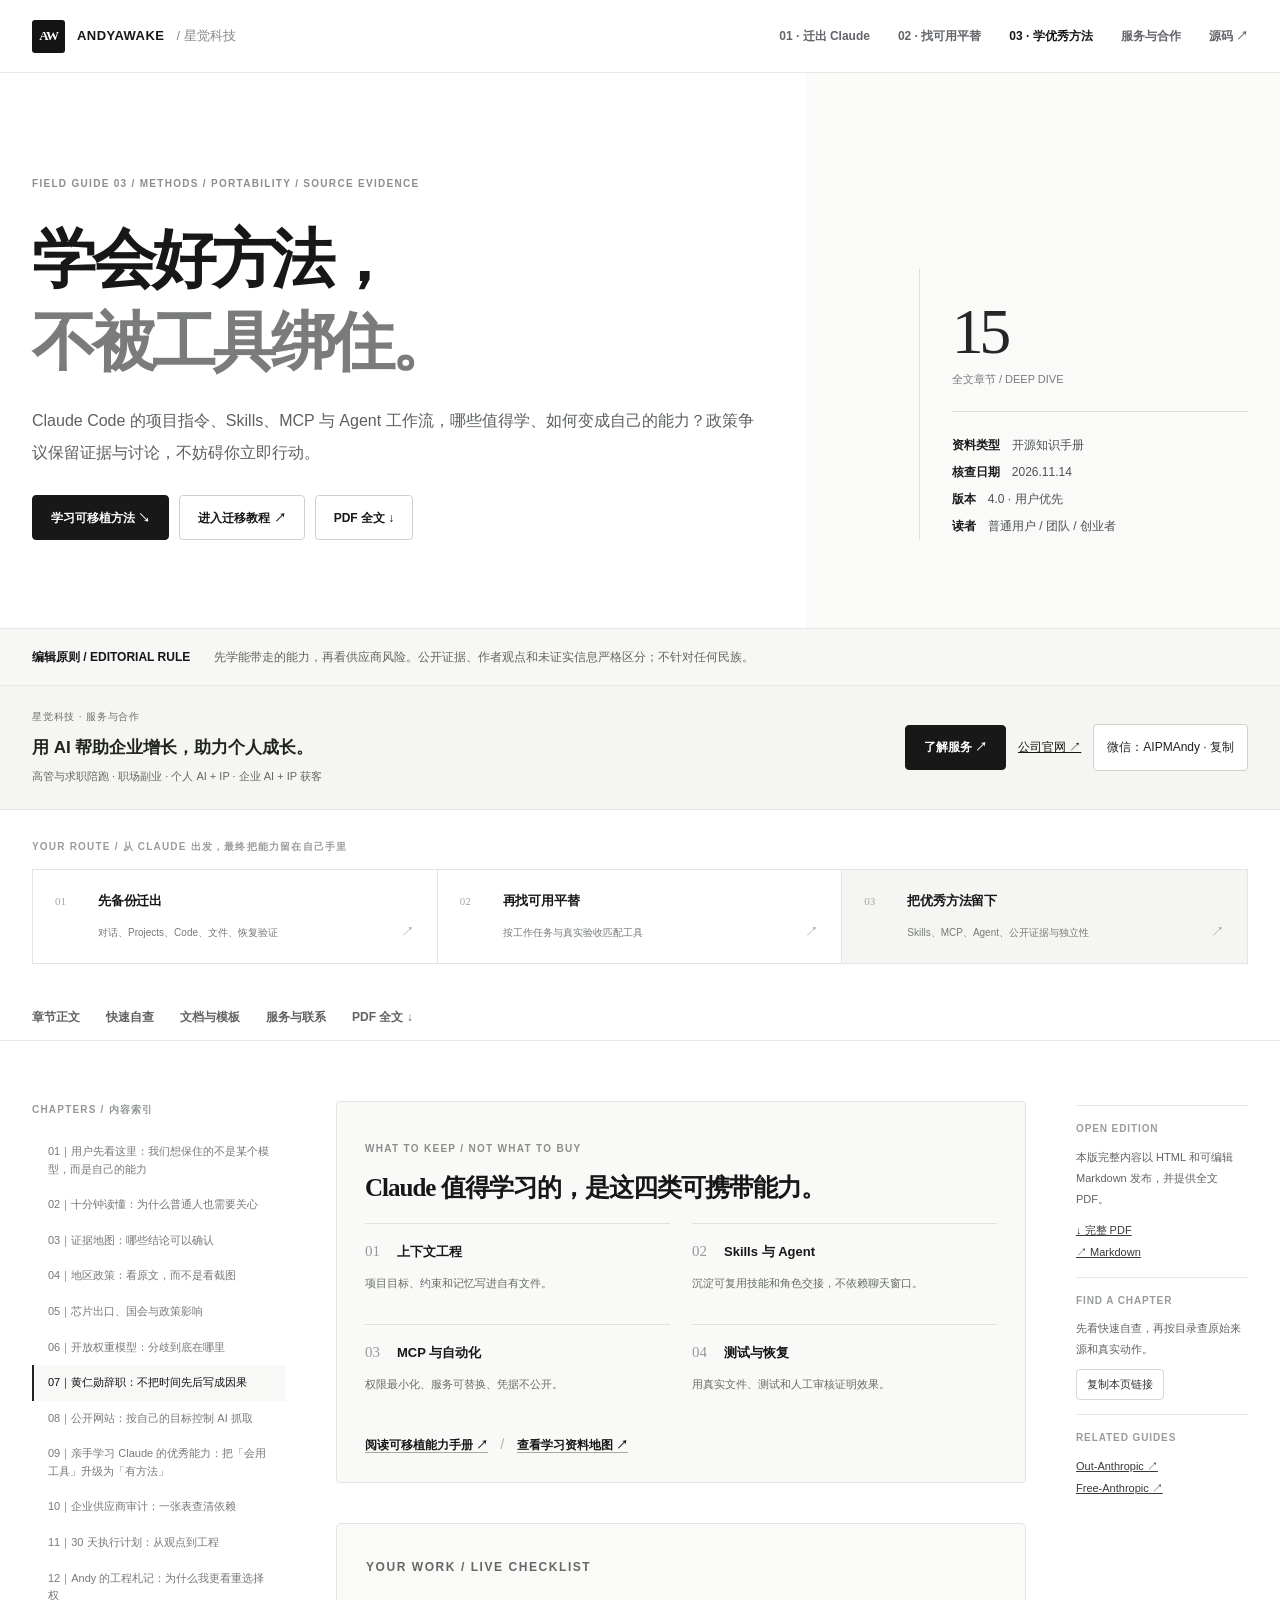
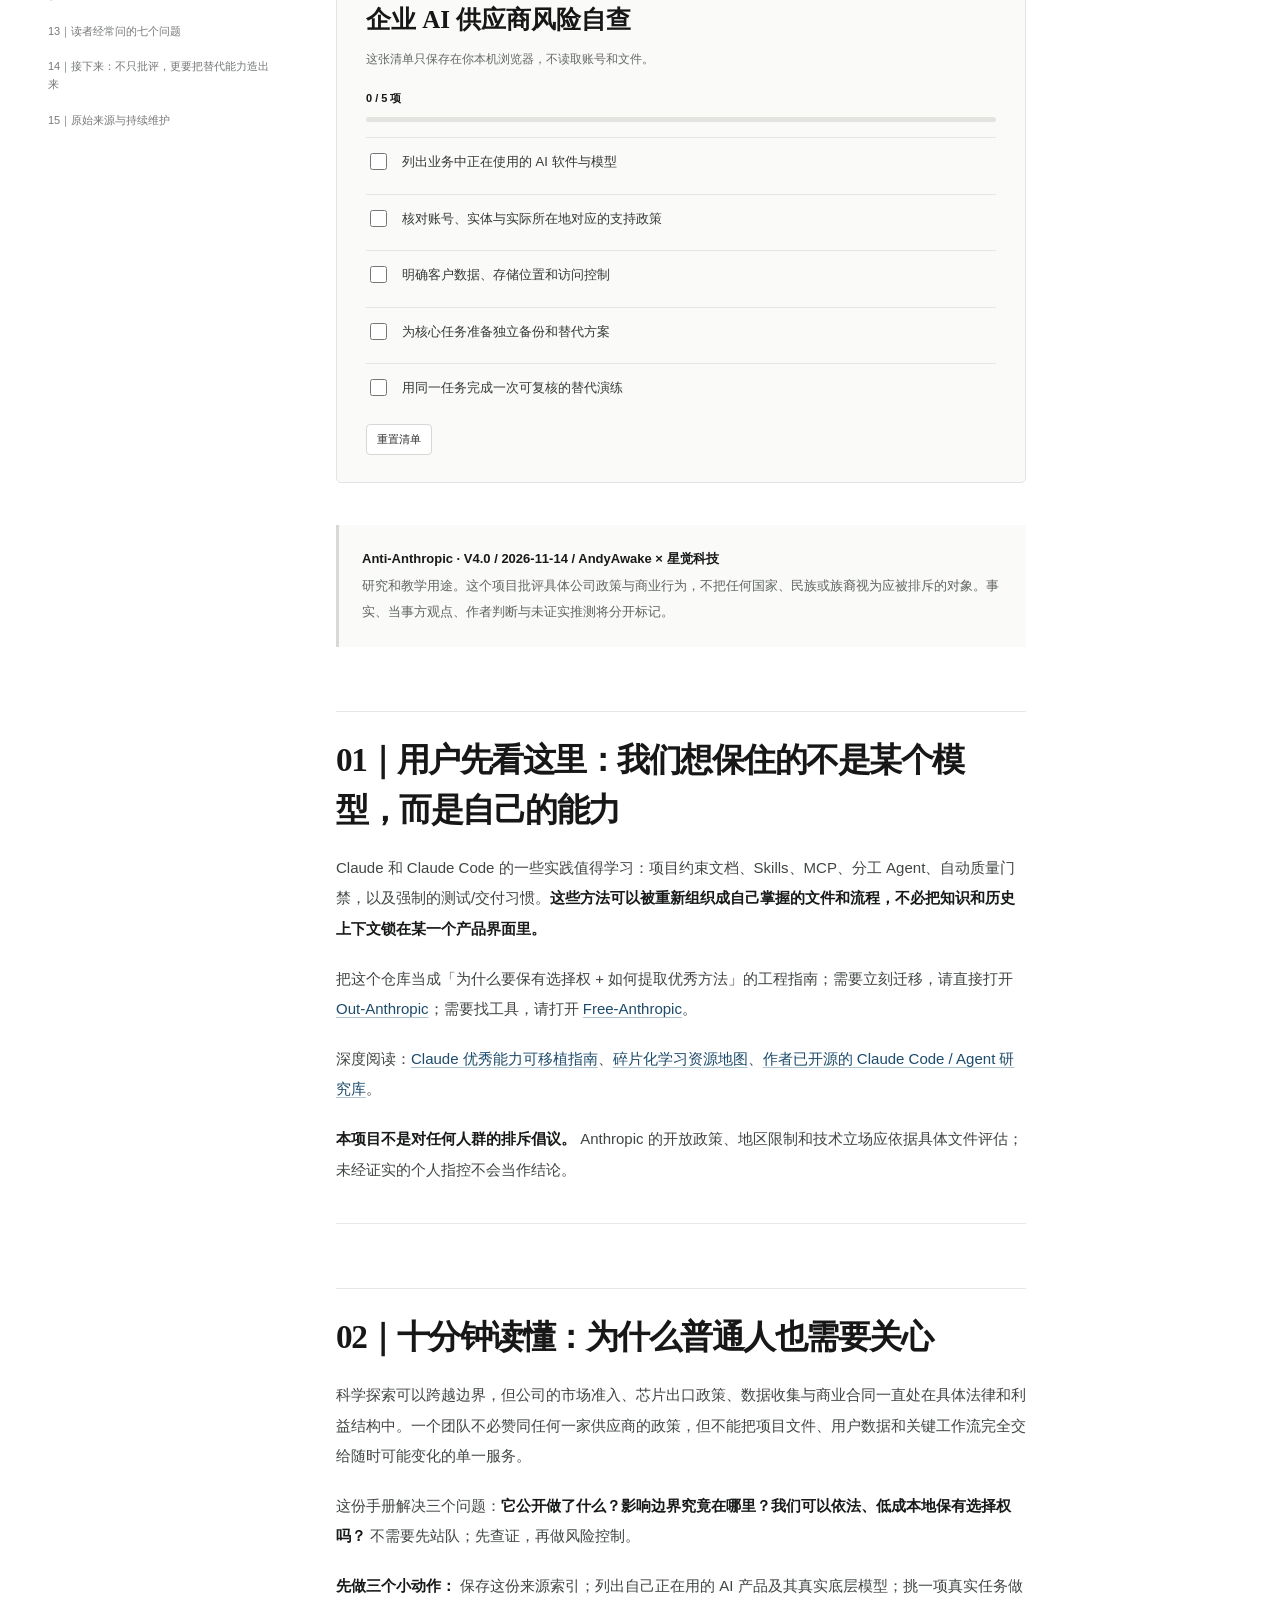
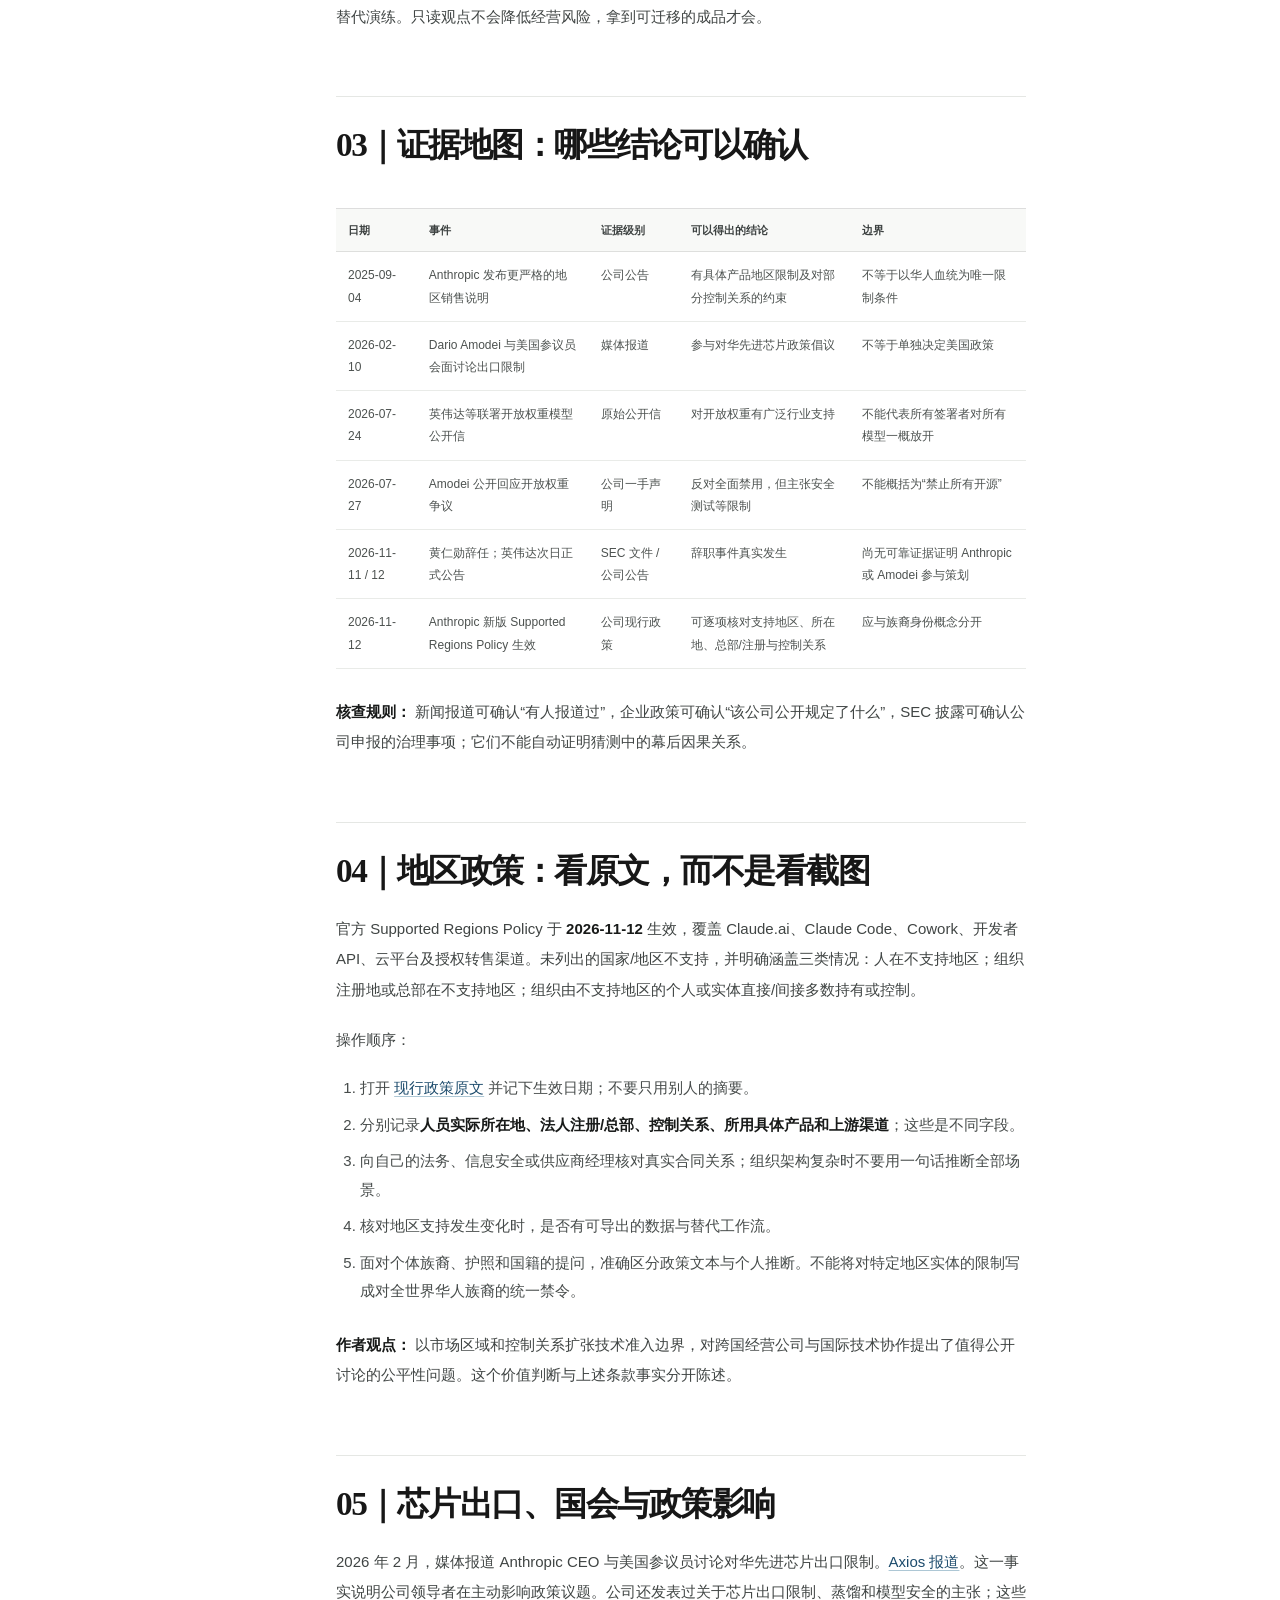
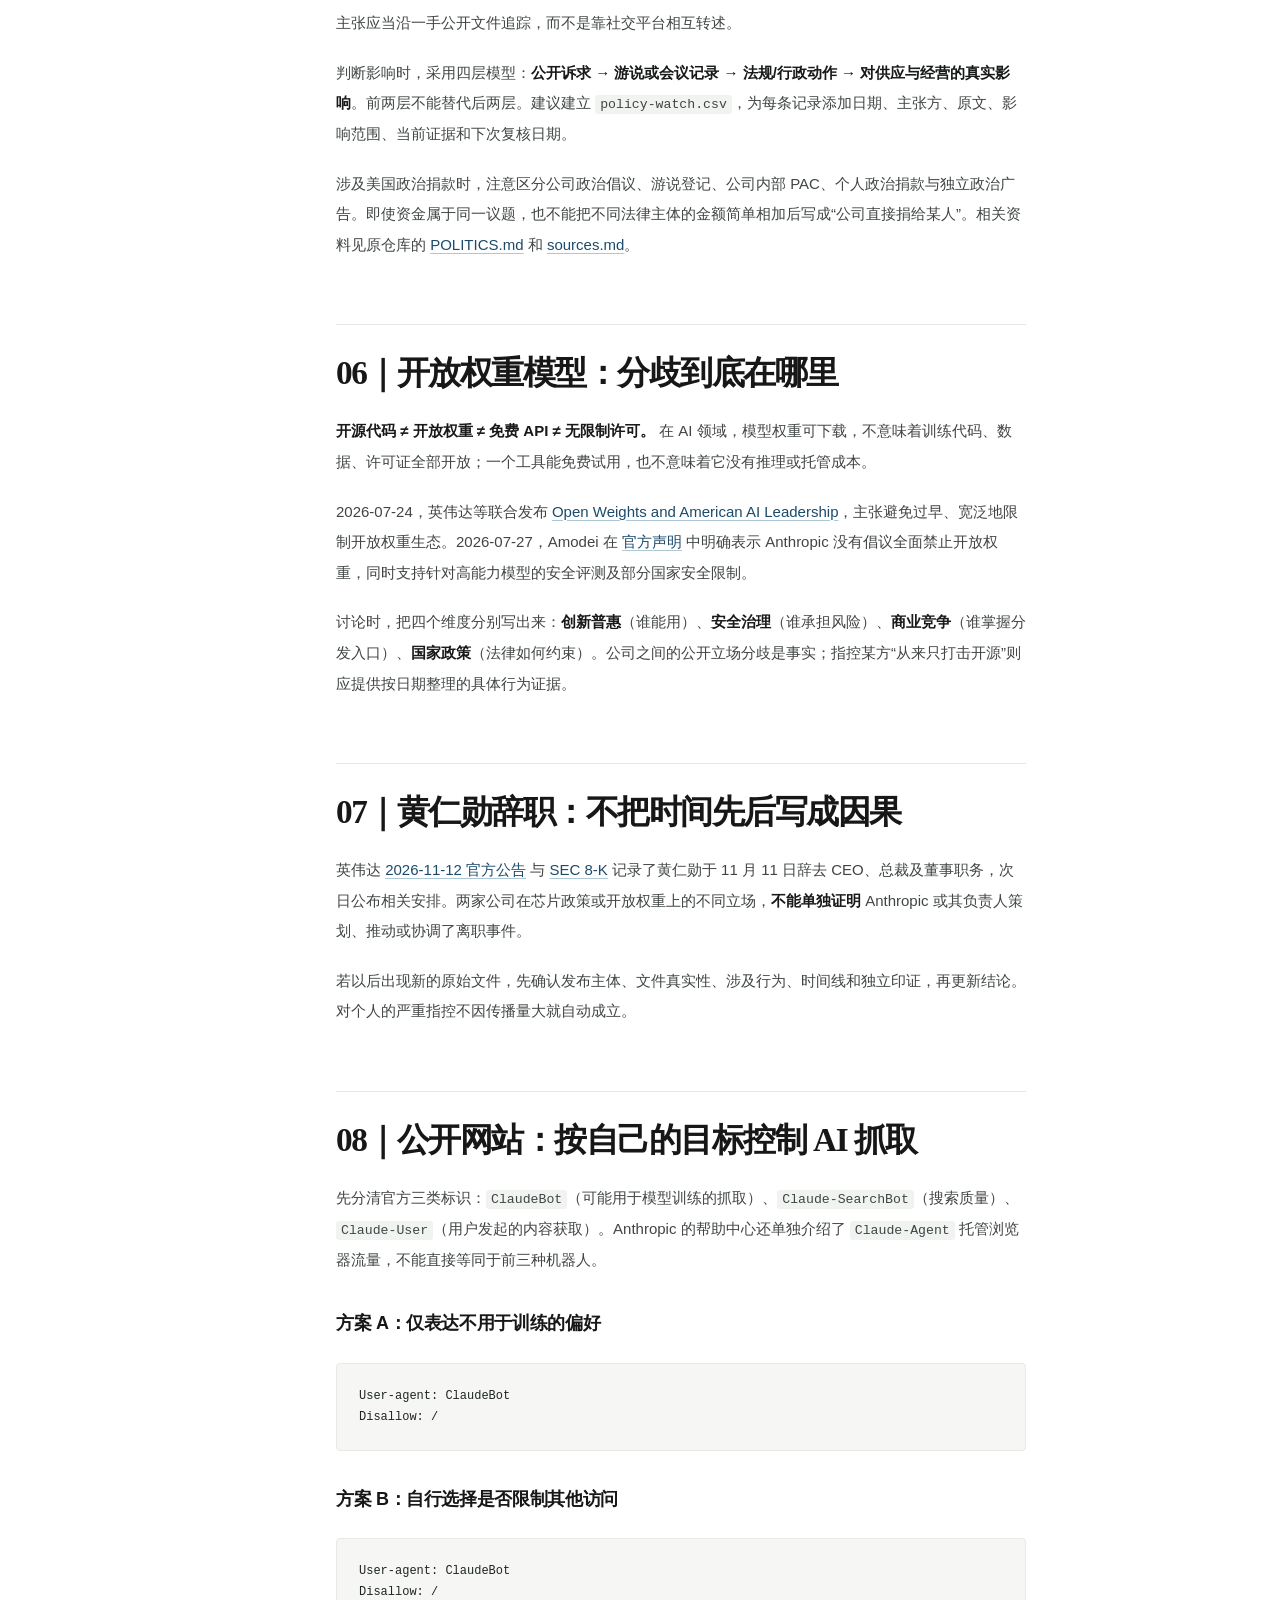
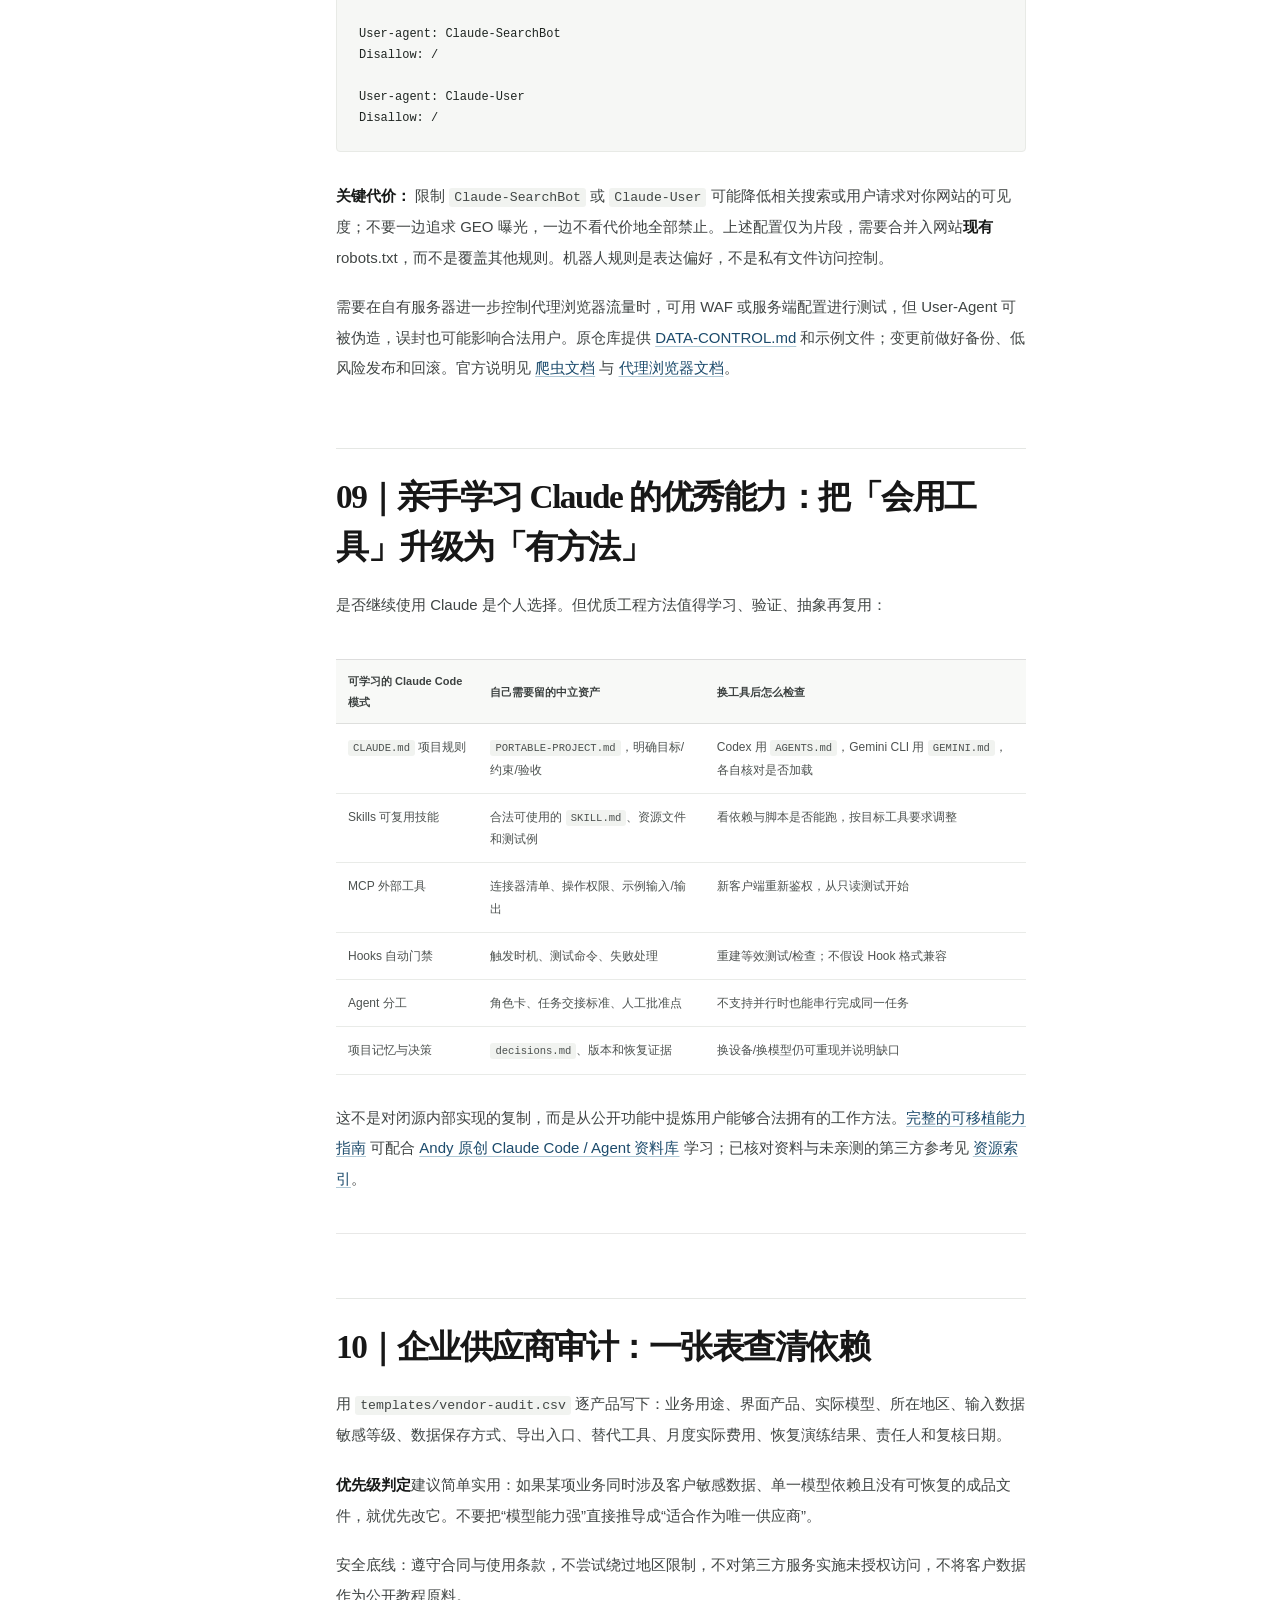
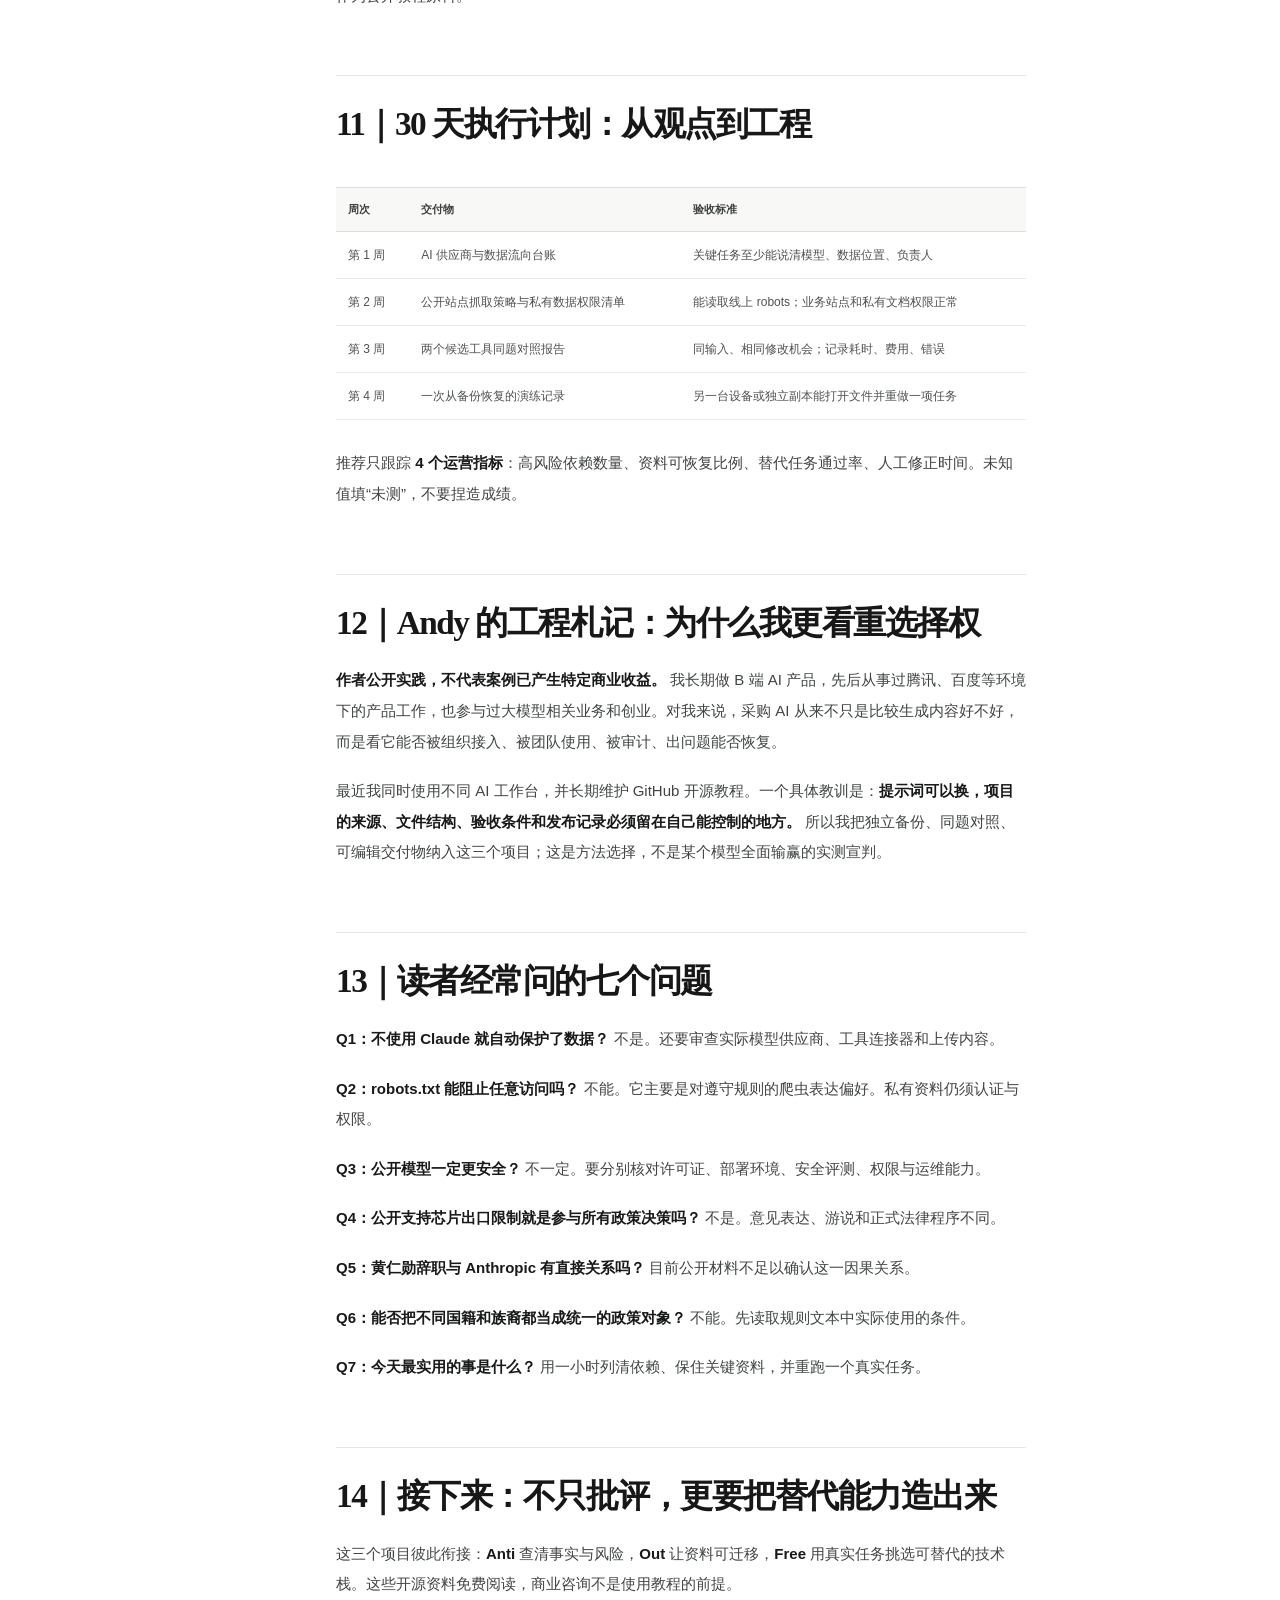
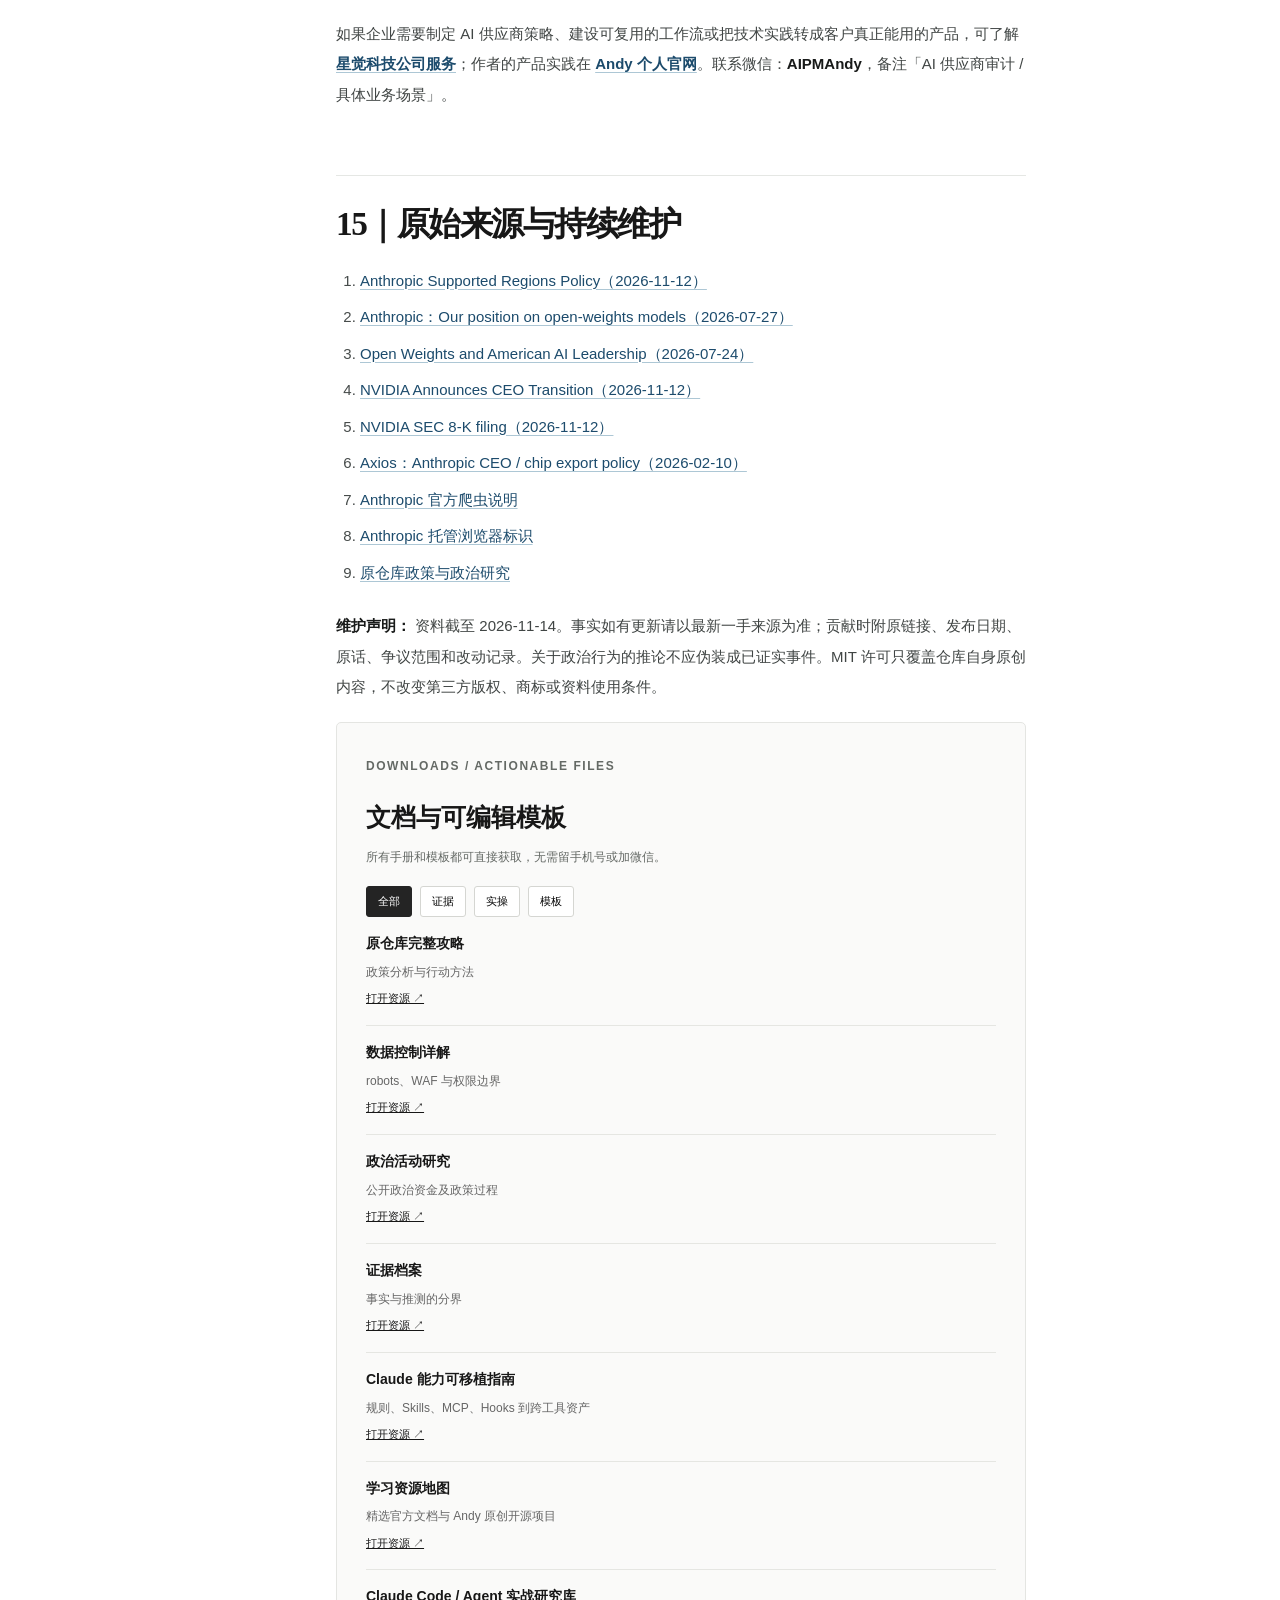
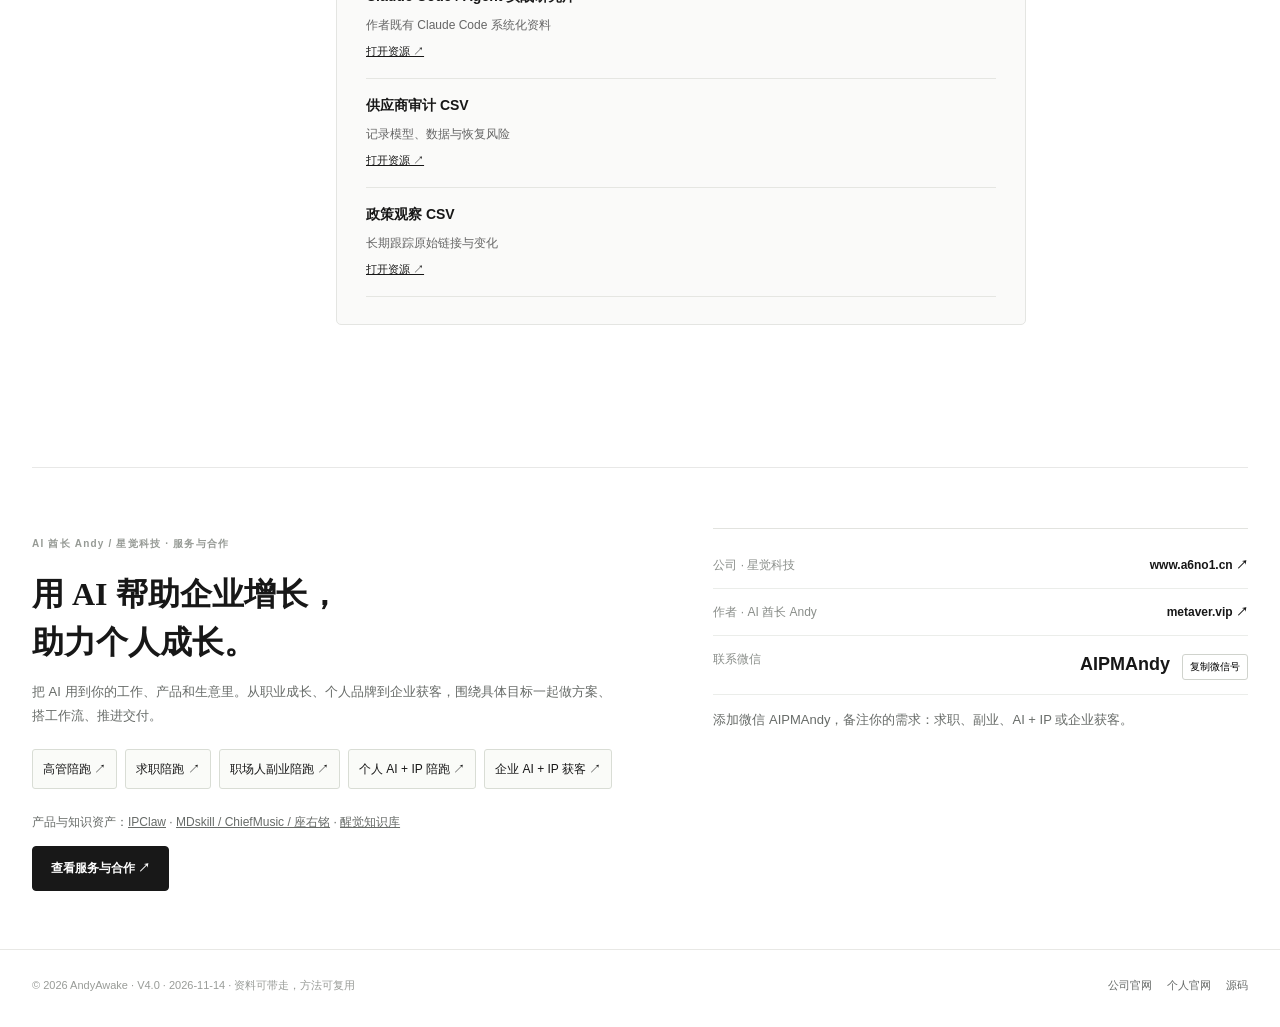
==== commit b8feb6e4: "Add Andy services, WeChat and company website to every site" ====
--- a/index.html
+++ b/index.html
@@ -1,8 +1,9 @@
 <!doctype html><html lang="zh-CN"><head><meta charset="utf-8"><meta name="viewport" content="width=device-width,initial-scale=1"><meta name="color-scheme" content="light"><meta name="theme-color" content="#ffffff"><title>Anti-Anthropic · 学会好方法，不被工具绑住。 | AndyAwake</title><meta name="description" content="Claude Code 的项目指令、Skills、MCP 与 Agent 工作流，哪些值得学、如何变成自己的能力？政策争议保留证据与讨论，不妨碍你立即行动。"><meta name="author" content="AI 酋长 Andy / 星觉科技"><meta name="robots" content="index, follow"><link rel="canonical" href="https://andyawake.github.io/Anti-Anthropic/"><meta property="og:type" content="article"><meta property="og:title" content="Anti-Anthropic | AndyAwake"><meta property="og:description" content="Claude Code 的项目指令、Skills、MCP 与 Agent 工作流，哪些值得学、如何变成自己的能力？政策争议保留证据与讨论，不妨碍你立即行动。"><meta property="og:url" content="https://andyawake.github.io/Anti-Anthropic/"><link rel="icon" href="assets/favicon.svg" type="image/svg+xml"><link rel="stylesheet" href="assets/style.css"><script type="application/ld+json">{"@context": "https://schema.org", "@type": "TechArticle", "headline": "学会好方法，不被工具绑住。", "inLanguage": "zh-CN", "dateModified": "2026-11-14", "author": {"@type": "Person", "name": "AI 酋长 Andy"}, "publisher": {"@type": "Organization", "name": "星觉科技", "url": "https://www.a6no1.cn/"}, "mainEntityOfPage": "https://andyawake.github.io/Anti-Anthropic/"}</script></head>
-<body data-project="Anti-Anthropic"><a class="skip-link" href="#main-content">跳转正文</a><header class="topbar"><div class="shell topbar-inner"><a class="brand" href="https://github.com/AndyAwake"><span class="brand-logo" aria-hidden="true">AW</span>ANDYAWAKE<span class="brand-sub">/ 星觉科技</span></a><button class="mobile-menu" id="menu-button" aria-expanded="false" aria-controls="top-nav">菜单 ☰</button><nav class="topnav" id="top-nav" aria-label="主导航"><a href="https://andyawake.github.io/Out-Anthropic/" >01 · 迁出 Claude</a><a href="https://andyawake.github.io/Free-Anthropic/" >02 · 找可用平替</a><a href="https://andyawake.github.io/Anti-Anthropic/" aria-current="page">03 · 学优秀方法</a><a href="https://github.com/AndyAwake/Anti-Anthropic">源码 ↗</a></nav></div></header>
+<body data-project="Anti-Anthropic"><a class="skip-link" href="#main-content">跳转正文</a><header class="topbar"><div class="shell topbar-inner"><a class="brand" href="https://github.com/AndyAwake"><span class="brand-logo" aria-hidden="true">AW</span>ANDYAWAKE<span class="brand-sub">/ 星觉科技</span></a><button class="mobile-menu" id="menu-button" aria-expanded="false" aria-controls="top-nav">菜单 ☰</button><nav class="topnav" id="top-nav" aria-label="主导航"><a href="https://andyawake.github.io/Out-Anthropic/" >01 · 迁出 Claude</a><a href="https://andyawake.github.io/Free-Anthropic/" >02 · 找可用平替</a><a href="https://andyawake.github.io/Anti-Anthropic/" aria-current="page">03 · 学优秀方法</a><a href="#about-author">服务与合作</a><a href="https://github.com/AndyAwake/Anti-Anthropic">源码 ↗</a></nav></div></header>
 <section class="hero" id="start"><div class="shell hero-grid"><div><span class="overline">FIELD GUIDE 03 / METHODS / PORTABILITY / SOURCE EVIDENCE</span><h1>学会好方法，<br><em>不被工具绑住。</em></h1><p class="deck">Claude Code 的项目指令、Skills、MCP 与 Agent 工作流，哪些值得学、如何变成自己的能力？政策争议保留证据与讨论，不妨碍你立即行动。</p><div class="actionset"><a class="button button-primary" href="PORTABLE-CLAUDE.md">学习可移植方法 ↘</a><a class="button button-light" href="https://andyawake.github.io/Out-Anthropic/">进入迁移教程 ↗</a><a class="button button-light" href="assets/guide.pdf" download>PDF 全文 ↓</a></div></div><div class="hero-aside"><div class="big-number">15</div><p>全文章节 / DEEP DIVE</p><hr><div class="aside-meta"><div><b>资料类型</b>　开源知识手册</div><div><b>核查日期</b>　2026.11.14</div><div><b>版本</b>　4.0 · 用户优先</div><div><b>读者</b>　普通用户 / 团队 / 创业者</div></div></div></div></section>
 <div class="note-strip"><div class="shell"><b>编辑原则 / EDITORIAL RULE</b><span>先学能带走的能力，再看供应商风险。公开证据、作者观点和未证实信息严格区分；不针对任何民族。</span></div></div>
-<div class="shell journey-wrap" aria-label="三步阅读路线"><p class="journey-overline">YOUR ROUTE / 从 Claude 出发，最终把能力留在自己手里</p><div class="journey-grid"><a class="journey-card" href="https://andyawake.github.io/Out-Anthropic/"><span class="journey-n">01</span><strong>先备份迁出</strong><small>对话、Projects、Code、文件、恢复验证</small><span class="journey-arrow">↗</span></a><a class="journey-card" href="https://andyawake.github.io/Free-Anthropic/"><span class="journey-n">02</span><strong>再找可用平替</strong><small>按工作任务与真实验收匹配工具</small><span class="journey-arrow">↗</span></a><a class="journey-card current" href="https://andyawake.github.io/Anti-Anthropic/" aria-current="step"><span class="journey-n">03</span><strong>把优秀方法留下</strong><small>Skills、MCP、Agent、公开证据与独立性</small><span class="journey-arrow">↗</span></a></div></div><div class="tabline"><div class="shell"><a href="#main-content">章节正文</a><a href="#quickcheck">快速自查</a><a href="#resources">文档与模板</a><a href="#about-author">关于作者</a><a href="assets/guide.pdf">PDF 全文 ↓</a></div></div>
+<aside class="service-banner" aria-label="星觉科技服务广告"><div class="shell service-banner-inner"><div><span class="service-label">星觉科技 · 服务与合作</span><strong>用 AI 帮助企业增长，助力个人成长。</strong><p>高管与求职陪跑 · 职场副业 · 个人 AI + IP · 企业 AI + IP 获客</p></div><div class="service-banner-actions"><a class="button button-primary" href="https://www.a6no1.cn/services">了解服务 ↗</a><a class="service-company-link" href="https://www.a6no1.cn/">公司官网 ↗</a><button class="service-wechat" type="button" data-copy="AIPMAndy">微信：AIPMAndy · 复制</button></div></div></aside>
+<div class="shell journey-wrap" aria-label="三步阅读路线"><p class="journey-overline">YOUR ROUTE / 从 Claude 出发，最终把能力留在自己手里</p><div class="journey-grid"><a class="journey-card" href="https://andyawake.github.io/Out-Anthropic/"><span class="journey-n">01</span><strong>先备份迁出</strong><small>对话、Projects、Code、文件、恢复验证</small><span class="journey-arrow">↗</span></a><a class="journey-card" href="https://andyawake.github.io/Free-Anthropic/"><span class="journey-n">02</span><strong>再找可用平替</strong><small>按工作任务与真实验收匹配工具</small><span class="journey-arrow">↗</span></a><a class="journey-card current" href="https://andyawake.github.io/Anti-Anthropic/" aria-current="step"><span class="journey-n">03</span><strong>把优秀方法留下</strong><small>Skills、MCP、Agent、公开证据与独立性</small><span class="journey-arrow">↗</span></a></div></div><div class="tabline"><div class="shell"><a href="#main-content">章节正文</a><a href="#quickcheck">快速自查</a><a href="#resources">文档与模板</a><a href="#about-author">服务与联系</a><a href="assets/guide.pdf">PDF 全文 ↓</a></div></div>
 <div class="shell layout" id="main-content"><aside class="toc" aria-label="章节目录"><p>CHAPTERS / 内容索引</p><a href="#chapter-01">01｜用户先看这里：我们想保住的不是某个模型，而是自己的能力</a><a href="#chapter-02">02｜十分钟读懂：为什么普通人也需要关心</a><a href="#chapter-03">03｜证据地图：哪些结论可以确认</a><a href="#chapter-04">04｜地区政策：看原文，而不是看截图</a><a href="#chapter-05">05｜芯片出口、国会与政策影响</a><a href="#chapter-06">06｜开放权重模型：分歧到底在哪里</a><a href="#chapter-07">07｜黄仁勋辞职：不把时间先后写成因果</a><a href="#chapter-08">08｜公开网站：按自己的目标控制 AI 抓取</a><a href="#chapter-09">09｜亲手学习 Claude 的优秀能力：把「会用工具」升级为「有方法」</a><a href="#chapter-10">10｜企业供应商审计：一张表查清依赖</a><a href="#chapter-11">11｜30 天执行计划：从观点到工程</a><a href="#chapter-12">12｜Andy 的工程札记：为什么我更看重选择权</a><a href="#chapter-13">13｜读者经常问的七个问题</a><a href="#chapter-14">14｜接下来：不只批评，更要把替代能力造出来</a><a href="#chapter-15">15｜原始来源与持续维护</a></aside>
 <div class="bodycolumn"><section class="route-box method-intro" id="methods" aria-labelledby="method-heading"><p class="overline">WHAT TO KEEP / NOT WHAT TO BUY</p><h2 id="method-heading">Claude 值得学习的，是这四类可携带能力。</h2><div class="method-grid"><div><span>01</span><strong>上下文工程</strong><p>项目目标、约束和记忆写进自有文件。</p></div><div><span>02</span><strong>Skills 与 Agent</strong><p>沉淀可复用技能和角色交接，不依赖聊天窗口。</p></div><div><span>03</span><strong>MCP 与自动化</strong><p>权限最小化、服务可替换、凭据不公开。</p></div><div><span>04</span><strong>测试与恢复</strong><p>用真实文件、测试和人工审核证明效果。</p></div></div><a href="PORTABLE-CLAUDE.md">阅读可移植能力手册 ↗</a><span class="method-sep">/</span><a href="RESOURCE-ATLAS.md">查看学习资料地图 ↗</a></section><div class="mobile-toc"><details><summary>打开 15 章阅读目录 ↓</summary><a href="#chapter-01">01｜用户先看这里：我们想保住的不是某个模型，而是自己的能力</a><a href="#chapter-02">02｜十分钟读懂：为什么普通人也需要关心</a><a href="#chapter-03">03｜证据地图：哪些结论可以确认</a><a href="#chapter-04">04｜地区政策：看原文，而不是看截图</a><a href="#chapter-05">05｜芯片出口、国会与政策影响</a><a href="#chapter-06">06｜开放权重模型：分歧到底在哪里</a><a href="#chapter-07">07｜黄仁勋辞职：不把时间先后写成因果</a><a href="#chapter-08">08｜公开网站：按自己的目标控制 AI 抓取</a><a href="#chapter-09">09｜亲手学习 Claude 的优秀能力：把「会用工具」升级为「有方法」</a><a href="#chapter-10">10｜企业供应商审计：一张表查清依赖</a><a href="#chapter-11">11｜30 天执行计划：从观点到工程</a><a href="#chapter-12">12｜Andy 的工程札记：为什么我更看重选择权</a><a href="#chapter-13">13｜读者经常问的七个问题</a><a href="#chapter-14">14｜接下来：不只批评，更要把替代能力造出来</a><a href="#chapter-15">15｜原始来源与持续维护</a></details></div><div class="ux-widget" id="quickcheck"><p class="overline">YOUR WORK / LIVE CHECKLIST</p><h2>企业 AI 供应商风险自查</h2><p>这张清单只保存在你本机浏览器，不读取账号和文件。</p><div class="progress-label" id="progress-value" aria-live="polite">0 / 5 项</div><div class="progress-rail" aria-hidden="true"><div class="progress-fill" id="progress-fill"></div></div><div class="check-items"><label class="check-item"><input type="checkbox" data-check value="item-1"><span>列出业务中正在使用的 AI 软件与模型</span></label><label class="check-item"><input type="checkbox" data-check value="item-2"><span>核对账号、实体与实际所在地对应的支持政策</span></label><label class="check-item"><input type="checkbox" data-check value="item-3"><span>明确客户数据、存储位置和访问控制</span></label><label class="check-item"><input type="checkbox" data-check value="item-4"><span>为核心任务准备独立备份和替代方案</span></label><label class="check-item"><input type="checkbox" data-check value="item-5"><span>用同一任务完成一次可复核的替代演练</span></label></div><div style="margin-top:13px"><button class="subtle-btn" id="reset-checks">重置清单</button></div></div><article class="article" aria-label="手册全文"><blockquote>
 <p><strong>Anti-Anthropic · V4.0 / 2026-11-14 / AndyAwake × 星觉科技</strong><br />
@@ -226,5 +227,5 @@
 <p><strong>维护声明：</strong> 资料截至 2026-11-14。事实如有更新请以最新一手来源为准；贡献时附原链接、发布日期、原话、争议范围和改动记录。关于政治行为的推论不应伪装成已证实事件。MIT 许可只覆盖仓库自身原创内容，不改变第三方版权、商标或资料使用条件。</p>
 </article><section class="ux-widget" id="resources"><p class="overline">DOWNLOADS / ACTIONABLE FILES</p><h2>文档与可编辑模板</h2><p>所有手册和模板都可直接获取，无需留手机号或加微信。</p><div class="category-pills" aria-label="筛选资源"><button type="button" data-filter="all" aria-pressed="true">全部</button><button type="button" data-filter="research" aria-pressed="false">证据</button><button type="button" data-filter="practice" aria-pressed="false">实操</button><button type="button" data-filter="template" aria-pressed="false">模板</button></div><div class="resource-card" data-category="research"><h3>原仓库完整攻略</h3><p>政策分析与行动方法</p><a href="https://github.com/AndyAwake/Anti-Anthropic/blob/main/GUIDE.md" target="_blank" rel="noopener noreferrer">打开资源 ↗</a></div><div class="resource-card" data-category="practice"><h3>数据控制详解</h3><p>robots、WAF 与权限边界</p><a href="https://github.com/AndyAwake/Anti-Anthropic/blob/main/DATA-CONTROL.md" target="_blank" rel="noopener noreferrer">打开资源 ↗</a></div><div class="resource-card" data-category="research"><h3>政治活动研究</h3><p>公开政治资金及政策过程</p><a href="https://github.com/AndyAwake/Anti-Anthropic/blob/main/POLITICS.md" target="_blank" rel="noopener noreferrer">打开资源 ↗</a></div><div class="resource-card" data-category="research"><h3>证据档案</h3><p>事实与推测的分界</p><a href="EVIDENCE-2026.md">打开资源 ↗</a></div><div class="resource-card" data-category="practice"><h3>Claude 能力可移植指南</h3><p>规则、Skills、MCP、Hooks 到跨工具资产</p><a href="PORTABLE-CLAUDE.md">打开资源 ↗</a></div><div class="resource-card" data-category="research"><h3>学习资源地图</h3><p>精选官方文档与 Andy 原创开源项目</p><a href="RESOURCE-ATLAS.md">打开资源 ↗</a></div><div class="resource-card" data-category="practice"><h3>Claude Code / Agent 实战研究库</h3><p>作者既有 Claude Code 系统化资料</p><a href="https://github.com/AIPMAndy/anthropic-claude-code-agent-handbook" target="_blank" rel="noopener noreferrer">打开资源 ↗</a></div><div class="resource-card" data-category="template"><h3>供应商审计 CSV</h3><p>记录模型、数据与恢复风险</p><a href="templates/vendor-audit.csv">打开资源 ↗</a></div><div class="resource-card" data-category="template"><h3>政策观察 CSV</h3><p>长期跟踪原始链接与变化</p><a href="templates/policy-watch.csv">打开资源 ↗</a></div></section></div>
 <aside class="inline-tools"><div class="right-block"><h3>OPEN EDITION</h3><p>本版完整内容以 HTML 和可编辑 Markdown 发布，并提供全文 PDF。</p><a href="assets/guide.pdf">↓ 完整 PDF</a><a href="HANDBOOK.md">↗ Markdown</a></div><div class="right-block"><h3>FIND A CHAPTER</h3><p>先看快速自查，再按目录查原始来源和真实动作。</p><button class="copy-link" data-copy="https://andyawake.github.io/Anti-Anthropic/">复制本页链接</button></div><div class="right-block"><h3>RELATED GUIDES</h3><a href="https://andyawake.github.io/Out-Anthropic/">Out-Anthropic ↗</a><a href="https://andyawake.github.io/Free-Anthropic/">Free-Anthropic ↗</a></div></aside></div>
-<section class="shell brand-block" id="about-author"><div><span class="chapter-kicker">BY ANDYAWAKE / FROM PRACTICE</span><h2>方法公开，<br>真正的价值在于交付。</h2><p>作者长期从事 B 端 AI 产品、内容与开源实践。把学习资料整理成可执行的迁移方案、Skills、工具选择矩阵与真实工作流；客户与私密资料不会进入公开仓库。开源教程可以独立使用，商务联系只是可选入口。</p></div><div class="brand-meta"><div class="row"><span>公司 · 星觉科技</span><a href="https://www.a6no1.cn/">www.a6no1.cn ↗</a></div><div class="row"><span>作者 · AI 酋长 Andy</span><a href="https://metaver.vip/">metaver.vip ↗</a></div><div class="row"><span>商务微信</span><div><b>AIPMAndy</b>　<button data-copy="AIPMAndy">复制</button></div></div><p style="color:#8d918c;font-size:11px;line-height:1.9">开源内容无需付费。咨询服务可选，需求、价格和交付范围另行约定。</p></div></section>
+<section class="shell brand-block service-ad" id="about-author" aria-label="星觉科技广告与联系方式"><div><span class="chapter-kicker">AI 酋长 Andy / 星觉科技 · 服务与合作</span><h2>用 AI 帮助企业增长，<br>助力个人成长。</h2><p>把 AI 用到你的工作、产品和生意里。从职业成长、个人品牌到企业获客，围绕具体目标一起做方案、搭工作流、推进交付。</p><div class="service-tags" aria-label="主要服务"><a href="https://www.a6no1.cn/services">高管陪跑 ↗</a><a href="https://www.a6no1.cn/services">求职陪跑 ↗</a><a href="https://www.a6no1.cn/services">职场人副业陪跑 ↗</a><a href="https://www.a6no1.cn/services">个人 AI + IP 陪跑 ↗</a><a href="https://www.a6no1.cn/services">企业 AI + IP 获客 ↗</a></div><p class="service-products">产品与知识资产：<a href="https://metaver.vip/ipclaw">IPClaw</a> · <a href="https://metaver.vip/products">MDskill / ChiefMusic / 座右铭</a> · <a href="https://kb.metaver.vip/s/19ea264c-d09c-435b-9d0d-a9d0cd1c9e7c">醒觉知识库</a></p><a class="button button-primary" href="https://www.a6no1.cn/services">查看服务与合作 ↗</a></div><div class="brand-meta"><div class="row"><span>公司 · 星觉科技</span><a href="https://www.a6no1.cn/">www.a6no1.cn ↗</a></div><div class="row"><span>作者 · AI 酋长 Andy</span><a href="https://metaver.vip/">metaver.vip ↗</a></div><div class="row"><span>联系微信</span><div><b>AIPMAndy</b>　<button type="button" data-copy="AIPMAndy">复制微信号</button></div></div><p class="service-contact-note">添加微信 AIPMAndy，备注你的需求：求职、副业、AI + IP 或企业获客。</p></div></section>
 <footer class="foot"><div class="shell"><span>© 2026 AndyAwake · V4.0 · 2026-11-14 · 资料可带走，方法可复用</span><div class="footer-cross"><a href="https://www.a6no1.cn/">公司官网</a><a href="https://metaver.vip/">个人官网</a><a href="https://github.com/AndyAwake/Anti-Anthropic">源码</a></div></div></footer><script defer src="assets/app.js"></script></body></html>
--- a/assets/style.css
+++ b/assets/style.css
@@ -0,0 +1,34 @@
+/* AndyAwake Field Guides · Open editorial design system · 2026-11 */
+:root{--text:#171717;--text2:#53565a;--subtle:#777a7d;--line:#e8e8e7;--paper:#fff;--tint:#f8f8f6;--tint2:#f3f4f1;--accent:#151515;--outline:#5b6d78;--max:1240px}
+*{box-sizing:border-box}html{scroll-behavior:smooth;scroll-padding-top:105px}body{margin:0;background:var(--paper);color:var(--text);font:15px/1.85 -apple-system,BlinkMacSystemFont,Inter,"Noto Sans CJK SC","PingFang SC","Microsoft Yahei",sans-serif;-webkit-font-smoothing:antialiased}a{color:inherit}a:focus-visible,button:focus-visible,input:focus-visible{outline:3px solid #96a7b8;outline-offset:4px}::selection{color:white;background:#242526}.shell{width:min(var(--max),calc(100% - 64px));margin:auto}.topbar{position:sticky;top:0;z-index:40;background:rgba(255,255,255,.96);backdrop-filter:blur(16px);border-bottom:1px solid var(--line)}.topbar-inner{height:72px;display:flex;align-items:center;justify-content:space-between;gap:20px}.brand{display:flex;align-items:center;gap:12px;text-decoration:none;font-size:13px;font-weight:800;letter-spacing:.035em;white-space:nowrap}.brand-logo{display:grid;place-items:center;width:33px;height:33px;background:#141414;color:#fff;font-size:13px;font-family:Georgia,serif;border-radius:3px;letter-spacing:-.09em}.brand-sub{font-weight:450;color:#848784;letter-spacing:0}.topnav{display:flex;gap:28px;align-items:center}.topnav a{font-size:12px;text-decoration:none;color:#626569;font-weight:650;white-space:nowrap}.topnav a[aria-current=page]{color:var(--text)}.topnav a:hover{color:#000}.topnav .company-pill{border:1px solid #d5d7d4;color:#202121;padding:8px 12px;border-radius:4px}.mobile-menu{display:none;border:1px solid var(--line);padding:6px 10px;background:white;border-radius:5px;cursor:pointer}.hero{border-bottom:1px solid var(--line);background:linear-gradient(90deg,#fff 0%,#fff 63%,#fafaf9 63%,#fafaf9 100%)}.hero-grid{display:grid;grid-template-columns:minmax(0,1.65fr) minmax(230px,.66fr);gap:5vw;align-items:end;padding-top:95px;padding-bottom:88px;min-height:540px}.overline,.micro{letter-spacing:.13em;font-size:10px;font-weight:750;color:#8b8e8b;text-transform:uppercase}.hero h1{font-family:"Noto Serif CJK SC","Songti SC",serif;font-size:clamp(37px,5vw,66px);letter-spacing:-.065em;line-height:1.3;font-weight:680;margin:22px 0 21px;max-width:840px}.hero h1 em{font-style:normal;color:#7a7c7b}.hero .deck{max-width:730px;font-size:16px;color:#5c6060;line-height:2;margin:0 0 26px}.actionset{display:flex;gap:10px;flex-wrap:wrap}.button{display:inline-flex;align-items:center;justify-content:center;min-height:45px;padding:10px 18px;border-radius:4px;text-decoration:none;font-size:12px;font-weight:780;border:1px solid #cfd1ce;transition:transform .16s,background .16s}.button:hover{transform:translateY(-1px)}.button-primary{background:#181818;border-color:#181818;color:white}.button-primary:hover{background:#303030;color:white}.button-light{background:#fff}.button-light:hover{background:#f6f6f5}.hero-aside{padding:28px 0 0 32px;border-left:1px solid #dedfdb;align-self:end}.hero-aside .big-number{font-family:Georgia,serif;font-size:64px;font-weight:500;line-height:1.08;letter-spacing:-.07em;color:#262626}.hero-aside p{font-size:11px;color:#777b7b;margin:3px 0 22px}.hero-aside hr{border:0;border-top:1px solid #dedfdb;margin:20px 0}.hero-aside .aside-meta{color:#4c5151;font-size:12px;line-height:2.25}.hero-aside b{color:#1a1a1a}.note-strip{background:#f7f8f6;border-bottom:1px solid #e8e8e5}.note-strip .shell{display:flex;align-items:baseline;gap:24px;padding:17px 0}.note-strip b{font-size:12px;white-space:nowrap}.note-strip span{font-size:12px;color:#606460}.tabline{border-bottom:1px solid var(--line)}.tabline .shell{display:flex;gap:26px;padding:12px 0;overflow:auto;scrollbar-width:none}.tabline a{color:#606362;text-decoration:none;font-size:12px;font-weight:650;white-space:nowrap}.tabline a:hover{text-decoration:underline}.layout{display:grid;grid-template-columns:254px minmax(0,1fr) 172px;gap:50px;padding-top:60px;padding-bottom:100px;align-items:start}.toc{position:sticky;top:104px;max-height:calc(100vh - 130px);overflow:auto;padding-bottom:10px}.toc p{font-size:10px;color:#939896;font-weight:800;letter-spacing:.12em;margin:0 0 14px}.toc a{display:block;text-decoration:none;font-size:11px;color:#757977;line-height:1.6;padding:9px 12px 9px 14px;border-left:2px solid transparent}.toc a:hover,.toc a.active{border-left-color:#222;color:#111;background:#f8f8f7}.toc .mini-cta{border:1px solid #e5e7e3;background:#fafaf9;padding:18px;margin-top:23px;border-radius:4px}.toc .mini-cta strong{font-size:12px}.toc .mini-cta p{font-size:11px;letter-spacing:0;font-weight:400;margin:6px 0 8px;line-height:1.9}.toc .mini-cta a{padding:0;border:0;font-size:11px;text-decoration:underline;color:#333}.article{min-width:0;max-width:850px}.article h2{font-family:"Noto Serif CJK SC","Songti SC",serif;font-size:clamp(24px,2.6vw,35px);font-weight:680;letter-spacing:-.045em;line-height:1.5;margin:64px 0 18px;padding-top:23px;border-top:1px solid #e5e7e4;scroll-margin-top:90px}.article h2:first-child{margin-top:0;border-top:0;padding-top:0}.article h3{font-size:18px;margin:32px 0 10px;font-weight:750;letter-spacing:-.02em}.article p{margin:0 0 19px;color:#404544;line-height:2.04}.article strong{color:#181a19;font-weight:750}.article a{color:#1c4b6c;text-decoration:underline;text-decoration-color:#adc7d5;text-underline-offset:3px}.article ul,.article ol{padding-left:24px;margin:10px 0 24px;color:#474c4b}.article li{margin:8px 0;line-height:1.9}.article blockquote{margin:20px 0 26px;background:#fafaf9;border-left:3px solid #d7d9d5;padding:21px 23px;font-size:13px}.article blockquote p{margin:0;color:#606661}.article pre{max-width:100%;overflow:auto;background:#f6f7f5;border:1px solid #e8eae6;color:#1f2522;border-radius:4px;padding:22px 22px;font-size:12px;line-height:1.75;tab-size:2;margin:22px 0 29px}.article code:not(pre code){font-size:.88em;background:#f1f3f0;border-radius:3px;padding:2px 5px}.article table{border-collapse:collapse;width:100%;font-size:12px;margin:20px 0 28px;line-height:1.85}.article th{background:#f8f9f7;border-top:1px solid #ddd;border-bottom:1px solid #dedfdd;text-align:left;font-size:11px;font-weight:750;color:#3c4140;padding:11px 12px}.article td{padding:12px;border-bottom:1px solid #e9ebe8;vertical-align:top;color:#4d5250}.table-scroller{width:100%;overflow-x:auto}.article hr{border:0;border-top:1px solid var(--line);margin:38px 0}.inline-tools{position:sticky;top:110px;padding-top:4px}.inline-tools .right-block{border-top:1px solid var(--line);padding:14px 0}.inline-tools .right-block h3{font-size:10px;color:#989d98;font-weight:800;letter-spacing:.09em;margin:0 0 8px;text-transform:uppercase}.inline-tools .right-block p{margin:0 0 9px;color:#606562;font-size:11px;line-height:1.9}.inline-tools .right-block a{display:block;color:#363a39;font-size:11px;line-height:2.0}.copy-link,.subtle-btn{font-size:11px;color:#333;border:1px solid #d5d8d3;border-radius:4px;background:#fff;padding:7px 10px;cursor:pointer}.copy-link:hover,.subtle-btn:hover{background:#f7f7f5}.ux-widget{border:1px solid #e4e5e2;background:#fafaf9;border-radius:5px;padding:27px 29px;margin:12px 0 42px}.ux-widget h2{font-size:25px;margin:0 0 5px;padding:0;border:0;font-family:"Noto Serif CJK SC",serif}.ux-widget p{font-size:12px;color:#646965;margin:5px 0 18px}.check-items{display:grid;grid-template-columns:1fr;gap:8px}.check-item{display:flex;gap:12px;align-items:flex-start;padding:12px 0;border-top:1px solid #e6e7e4;cursor:pointer;font-size:13px;color:#343936}.check-item input{accent-color:#202020;width:17px;height:17px;flex-shrink:0;margin-top:3px}.check-item span{line-height:1.8}.progress-label{font-size:11px;font-weight:800}.progress-rail{width:100%;height:5px;background:#e3e4e0;border-radius:12px;overflow:hidden;margin:9px 0 15px}.progress-fill{height:100%;width:0;background:#2a2b2b;transition:width .2s}.category-pills{display:flex;flex-wrap:wrap;gap:8px;margin-top:16px}.category-pills button{border:1px solid #d5d6d2;background:#fff;border-radius:3px;padding:7px 11px;font-size:11px;cursor:pointer}.category-pills button[aria-pressed=true]{background:#242424;color:white;border-color:#242424}.resource-card{padding:14px 0;border-bottom:1px solid #e5e6e2}.resource-card h3{font-size:14px;margin:0 0 4px}.resource-card p{font-size:12px;color:#666;margin:0}.resource-card a{font-size:11px}.resource-card[hidden]{display:none}.chapter-count{font-family:Georgia,serif;font-size:14px;color:#444}.brand-block{display:grid;grid-template-columns:1.2fr 1fr;gap:40px;border-top:1px solid var(--line);padding:60px 0 58px;margin-top:0}.brand-block .chapter-kicker{font-size:10px;letter-spacing:.12em;color:#969a95;font-weight:750}.brand-block h2{font-family:"Noto Serif CJK SC",serif;font-size:32px;font-weight:650;line-height:1.5;margin:14px 0}.brand-block p{font-size:13px;color:#676b68;max-width:580px}.brand-meta{border-top:1px solid #e2e3df;padding-top:13px}.brand-meta .row{display:flex;justify-content:space-between;gap:14px;padding:12px 0;border-bottom:1px solid #ebedea;font-size:12px}.brand-meta .row span{color:#8a8e8a}.brand-meta .row a{text-decoration:none;font-weight:740}.brand-meta button{border:1px solid #d0d3cd;background:white;border-radius:3px;cursor:pointer;font-size:10px;padding:5px 7px}.foot{border-top:1px solid #e8e8e5;padding:25px 0 34px;color:#999c98;font-size:11px}.foot .shell{display:flex;justify-content:space-between;gap:16px;flex-wrap:wrap}.foot a{color:#656967;text-decoration:none}.footer-cross{display:flex;gap:15px}.foot a:hover{text-decoration:underline}.mobile-toc{display:none}.skip-link{position:absolute;top:-100px;left:8px;background:white;padding:10px;z-index:100}.skip-link:focus{top:8px}
+@media(max-width:1150px){.layout{grid-template-columns:215px minmax(0,1fr);gap:38px}.inline-tools{display:none}}
+@media(max-width:760px){.shell{width:calc(100% - 36px)}.topbar-inner{height:62px}.brand-sub{display:none}.topnav{display:none;position:absolute;top:62px;left:0;right:0;background:white;border-bottom:1px solid #ddd;padding:18px;flex-direction:column;align-items:flex-start;gap:15px}.topnav.is-open{display:flex}.mobile-menu{display:block}.hero{background:white}.hero-grid{grid-template-columns:1fr;padding:57px 0 51px;gap:29px;min-height:0}.hero h1{font-size:37px;letter-spacing:-.06em;margin-top:14px}.hero .deck{font-size:14px}.hero-aside{border-top:1px solid #e4e6e2;border-left:0;padding:18px 0 0;display:grid;grid-template-columns:1fr 1fr;gap:0 18px}.hero-aside .big-number{font-size:40px}.hero-aside p{font-size:10px;margin-bottom:6px}.hero-aside hr{display:none}.hero-aside .aside-meta{grid-column:1/-1;font-size:11px}.note-strip .shell{display:block;padding:12px 0}.note-strip span{display:block;font-size:11px;margin-top:4px}.tabline .shell{gap:17px}.layout{display:block;padding-top:32px;padding-bottom:50px}.toc{display:none}.mobile-toc{display:block;margin:0 0 26px}.mobile-toc details{border:1px solid #e3e5e1;padding:12px 15px;border-radius:5px;background:#fafaf9}.mobile-toc summary{font-size:12px;font-weight:800;cursor:pointer}.mobile-toc a{display:block;font-size:11px;margin:9px 0;color:#4e5451;text-decoration:none}.article h2{font-size:25px;margin-top:44px}.article p{font-size:14px}.article table{min-width:540px}.ux-widget{padding:22px 17px}.brand-block{grid-template-columns:1fr;gap:10px;padding-top:35px}.brand-block h2{font-size:27px}}
+@media(prefers-reduced-motion:reduce){html{scroll-behavior:auto}.progress-fill,.button{transition:none}}
+@media print{.topbar,.tabline,.note-strip,.toc,.mobile-toc,.inline-tools,.hero-aside,.ux-widget,.brand-block,.foot,.actionset{display:none!important}html,body{background:#fff}.hero{border:0}.hero-grid{padding:0;min-height:0;display:block}.hero h1{font-size:27px}.layout{display:block;padding:0}.shell{width:100%}.article{max-width:100%}.article h2{font-size:20px;break-after:avoid}.article p{font-size:11px}.article li{font-size:11px}.article table{font-size:9px}.article pre{font-size:9px;white-space:pre-wrap}}
+
+/* Journey navigator and tool-centric interactive components; no advertising surfaces */
+.journey-wrap{padding-top:28px;padding-bottom:30px}
+.journey-overline{color:#9a9e9b;font-weight:800;font-size:10px;letter-spacing:.12em;margin:0 0 13px;text-transform:uppercase}
+.journey-grid{display:grid;grid-template-columns:repeat(3,minmax(0,1fr));gap:0;border:1px solid #e4e5e2;background:#fff}
+.journey-card{display:grid;grid-template-columns:36px minmax(0,1fr) 14px;align-items:baseline;gap:7px;padding:19px 22px;text-decoration:none;border-right:1px solid #e4e5e2;transition:background .15s}
+.journey-card:last-child{border-right:0}.journey-card:hover{background:#f7f7f6}.journey-card.current{background:#f5f6f3}
+.journey-n{font-size:11px;font-family:Georgia,serif;color:#a2a6a2}.journey-card strong{font-size:13px;letter-spacing:-.015em}.journey-card small{grid-column:2;color:#757b77;font-size:10px;line-height:1.6}.journey-arrow{font-size:13px;color:#979b97}
+.route-box{border:1px solid #e2e5df;background:#f9faf8;padding:28px 28px 25px;margin:0 0 40px;scroll-margin-top:106px;border-radius:4px}
+.route-head{display:flex;gap:18px;justify-content:space-between;align-items:flex-start}.route-head h2,.method-intro h2{font-family:"Noto Serif CJK SC","Songti SC",serif;font-size:25px;line-height:1.5;margin:7px 0 10px;letter-spacing:-.04em}
+.route-head p{font-size:12px;line-height:1.85;color:#626862;margin:0 0 17px}.route-head strong{font-weight:700;color:#424845}
+.route-tag{font-size:10px;white-space:nowrap;border:1px solid #d7ddd4;padding:6px 9px;color:#777e78;border-radius:4px;background:#fff}
+.route-form{display:grid;grid-template-columns:1fr 1fr;gap:16px;margin:14px 0 17px}
+.route-form label{font-size:12px;color:#343936;font-weight:700;line-height:1.7}
+.route-form select{font:inherit;font-weight:500;color:#222;background:#fff;border:1px solid #d4d8d0;border-radius:4px;display:block;width:100%;padding:10px 11px;margin-top:7px;min-width:0;cursor:pointer}
+.route-actions{display:flex;gap:10px;flex-wrap:wrap}.route-actions button:disabled{opacity:.45;cursor:not-allowed}.route-privacy{color:#8a908a;font-size:11px;line-height:1.8;margin:12px 0 0}
+.route-result{background:white;border:1px solid #dfe2dd;border-left:3px solid #202320;padding:19px;margin-top:21px}.route-result[hidden]{display:none}.route-result h3{font-size:14px;margin:0 0 8px}.route-result pre{white-space:pre-wrap;overflow-wrap:anywhere;font-size:12px;line-height:1.8;background:#f5f6f4;padding:17px;border:1px solid #e8eae7;max-height:450px;overflow:auto;color:#333}.route-result p{font-size:12px;line-height:1.9;color:#4c514e}.route-result a{font-size:12px;text-underline-offset:4px}.route-result .caveat{color:#797e78}
+.method-grid{display:grid;grid-template-columns:1fr 1fr;gap:17px 22px;margin:17px 0 22px}.method-grid>div{border-top:1px solid #dfe2dd;padding:13px 0}.method-grid span{display:inline-block;color:#999;min-width:32px;font-family:Georgia,serif}.method-grid strong{font-size:13px}.method-grid p{font-size:11px;color:#656b66;line-height:1.9;margin:7px 0 0}.method-intro>a{font-weight:700;font-size:12px;text-decoration:none;border-bottom:1px solid #a4aaa3}.method-sep{margin:0 12px;color:#b1b5b1}
+@media(max-width:760px){.journey-wrap{padding-top:17px;padding-bottom:18px}.journey-grid{grid-template-columns:1fr}.journey-card{padding:12px 15px;grid-template-columns:32px 1fr 12px;border-right:0;border-bottom:1px solid #e7e9e4}.journey-card:last-child{border-bottom:0}.journey-card small{font-size:10px}.route-box{padding:19px 15px;margin-bottom:30px}.route-form{grid-template-columns:1fr;gap:12px}.route-head h2,.method-intro h2{font-size:23px}.route-tag{display:none}.method-grid{gap:6px 15px}.method-grid strong{font-size:12px}.method-grid p{font-size:10px}.route-result pre{font-size:11px;max-height:280px}}
+@media print{.journey-wrap,.route-box{display:none!important}}
+
+@media(max-width:760px){.hero-grid{padding-top:34px;padding-bottom:30px}.hero-aside{display:none}.hero h1{margin-bottom:16px}.hero .deck{margin-bottom:20px}.journey-wrap{padding-bottom:12px}}
+
+/* 星觉科技服务广告与联系方式 */
+.service-banner{border-bottom:1px solid #e1e4df;background:#f5f6f2}.service-banner-inner{display:flex;align-items:center;justify-content:space-between;gap:24px;padding-top:22px;padding-bottom:22px}.service-label{display:block;font-size:10px;letter-spacing:.08em;color:#6b7169;margin-bottom:7px}.service-banner strong{font-size:17px;line-height:1.65;color:#20241f}.service-banner p{font-size:11px;line-height:1.8;color:#62695e;margin:5px 0 0}.service-banner-actions{display:flex;align-items:center;justify-content:flex-end;gap:12px;flex-wrap:wrap;max-width:450px}.service-company-link{font-size:12px;white-space:nowrap}.service-wechat{font:inherit;font-size:12px;cursor:pointer;border:1px solid #cdd2c8;background:#fff;color:#20241f;border-radius:4px;padding:11px 13px;white-space:nowrap}.service-tags{display:flex;gap:8px;flex-wrap:wrap;margin:21px 0}.service-tags a{font-size:12px;padding:8px 10px;border:1px solid #d9ddd5;border-radius:3px;text-decoration:none;background:#fafbf8}.service-ad .service-products{font-size:12px;line-height:2}.service-contact-note{font-size:12px;line-height:1.9;color:#62695e}.service-ad .brand-meta b{font-size:18px;overflow-wrap:anywhere}
+@media(max-width:760px){.service-banner-inner{align-items:flex-start;flex-direction:column;gap:14px;padding-top:18px;padding-bottom:18px}.service-banner strong{font-size:16px}.service-banner-actions{justify-content:flex-start;gap:10px;max-width:100%}.service-banner-actions .button{padding:10px 12px}.service-wechat{padding:10px 12px}.service-tags{gap:7px}.service-ad .brand-meta b{font-size:16px}}
+@media print{.service-banner{display:none}}
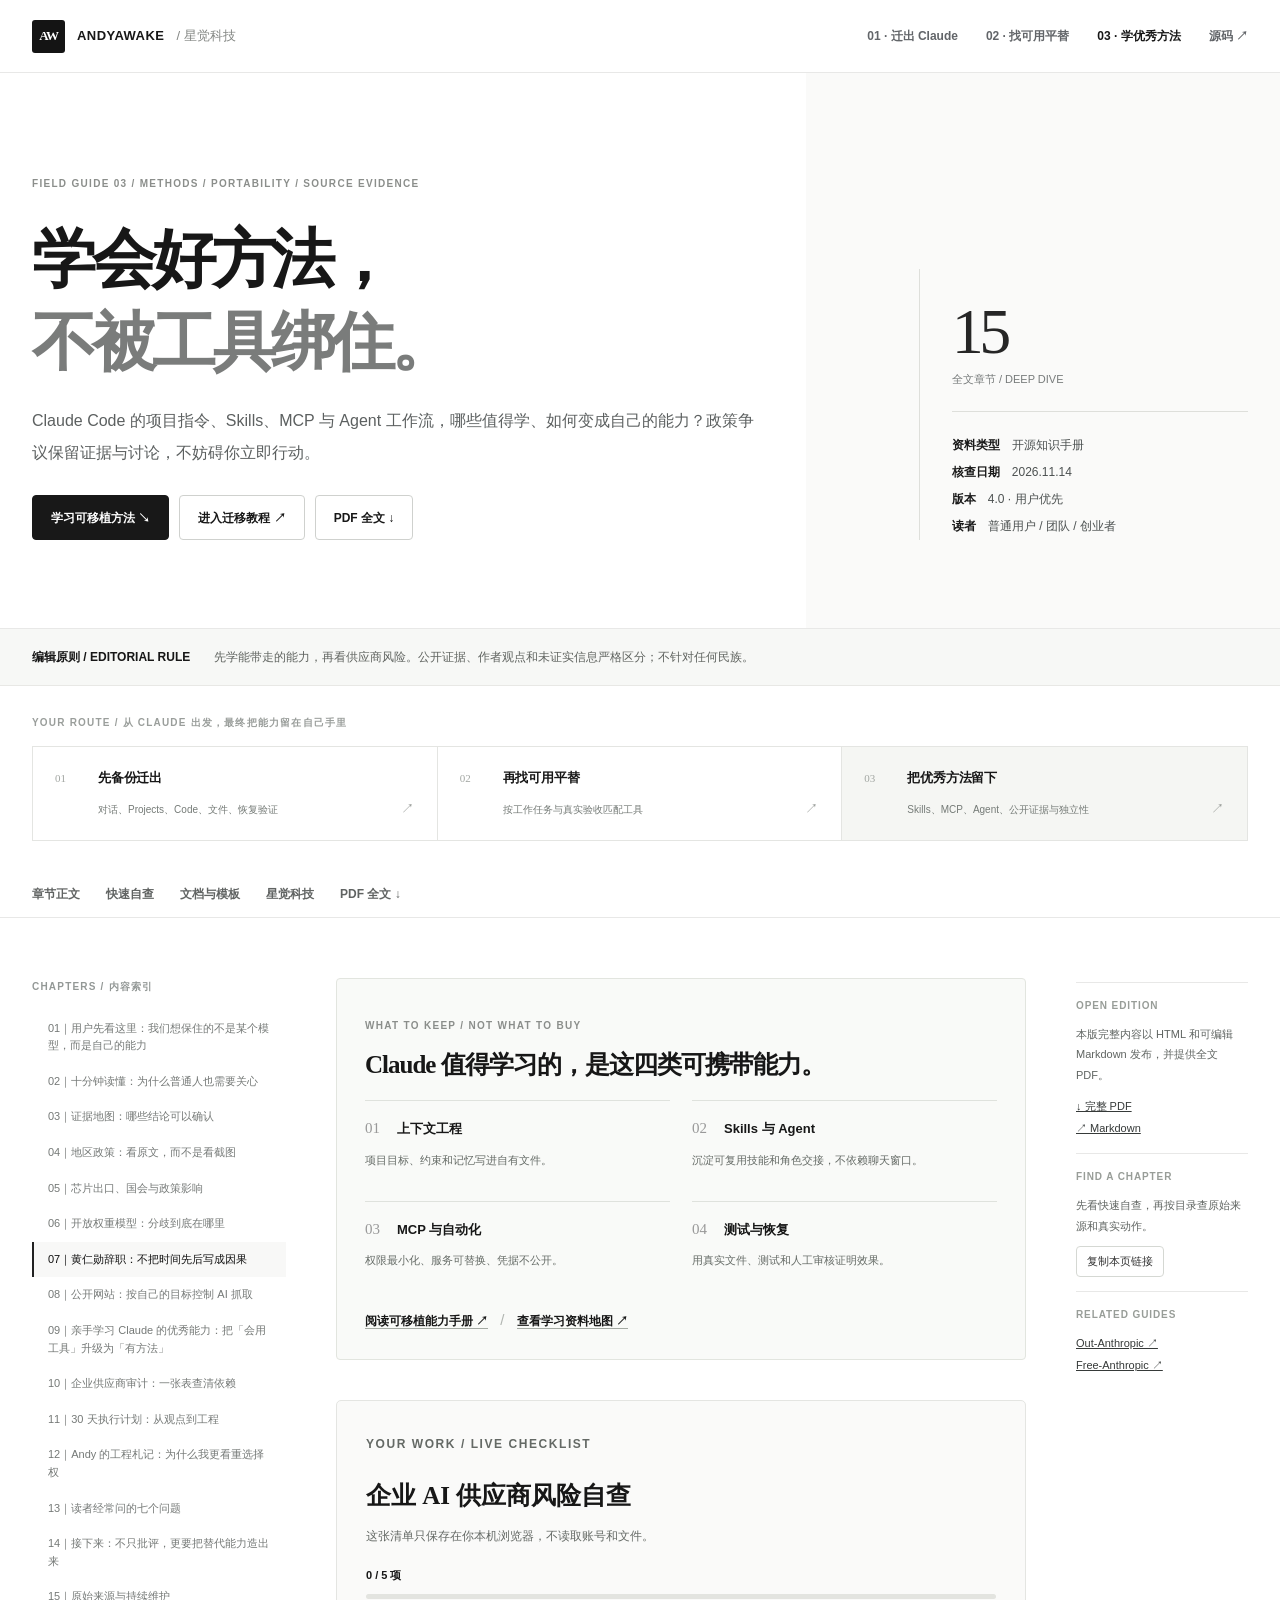
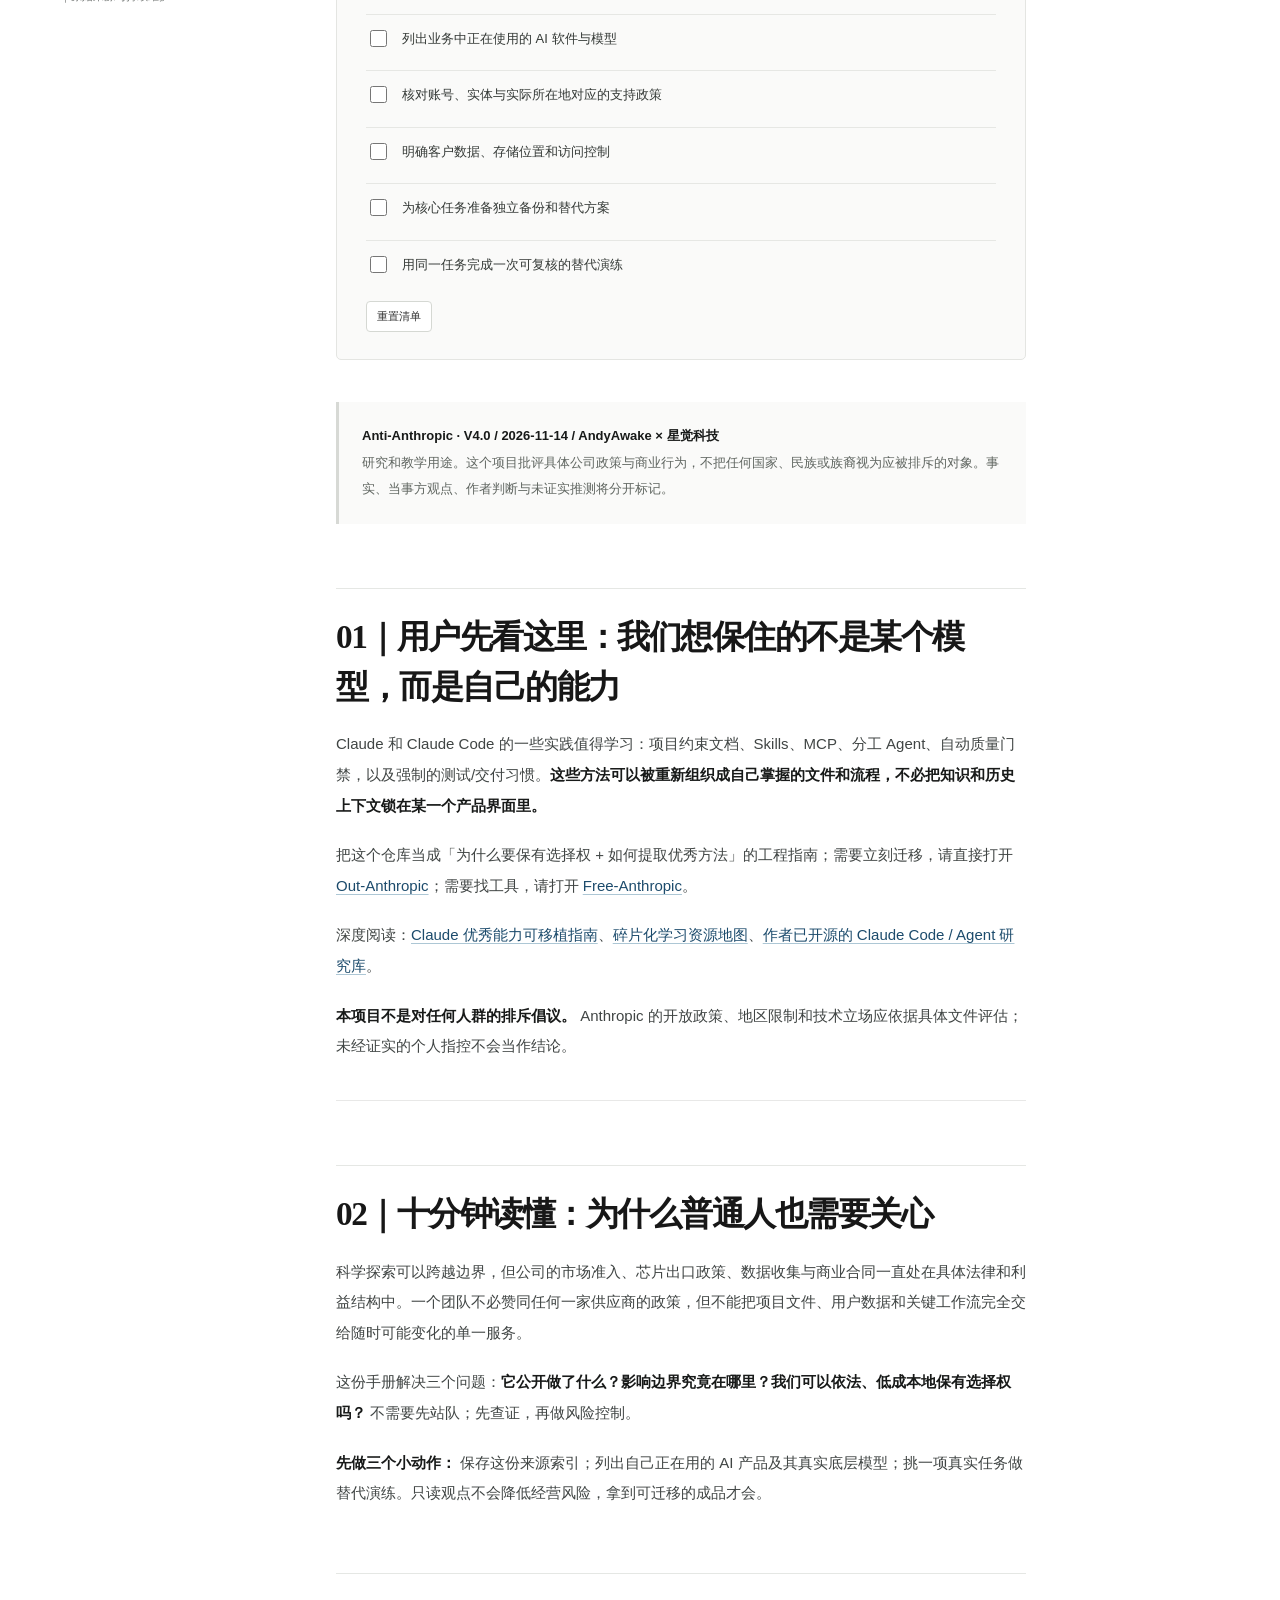
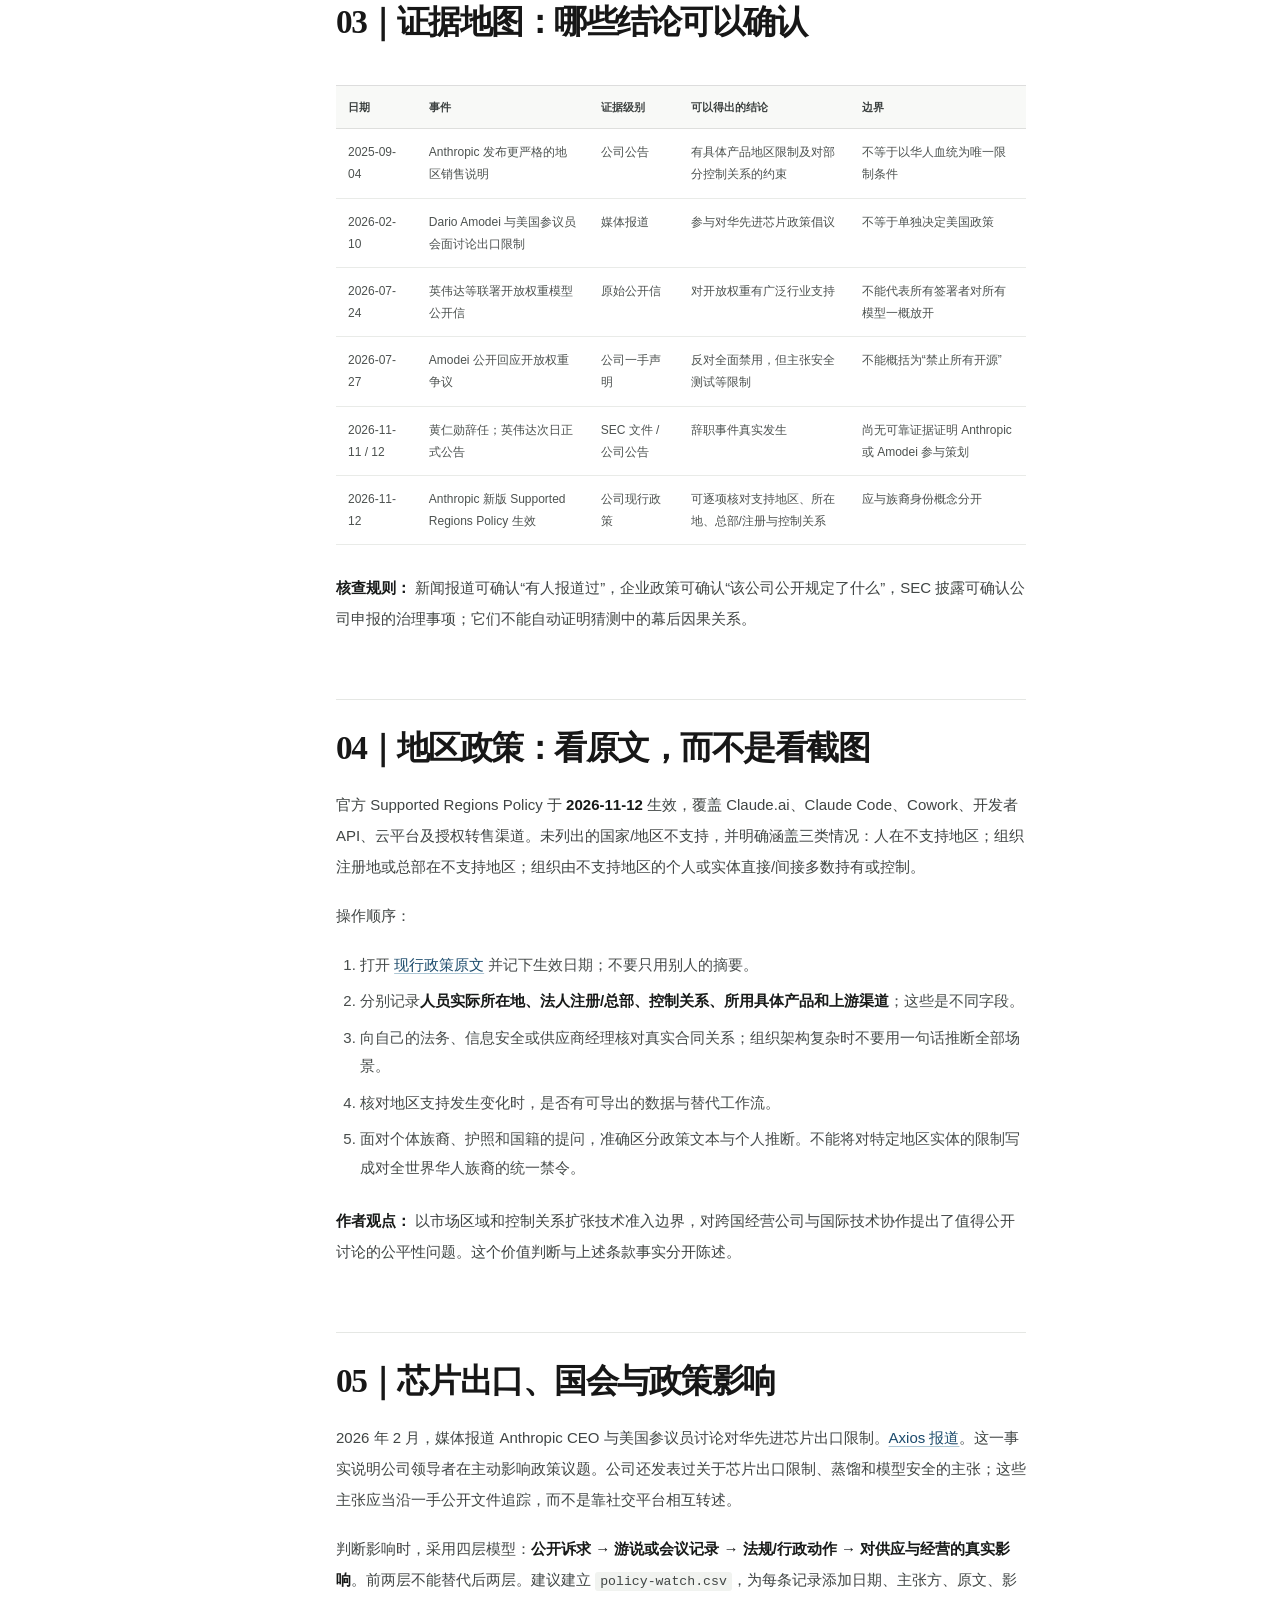
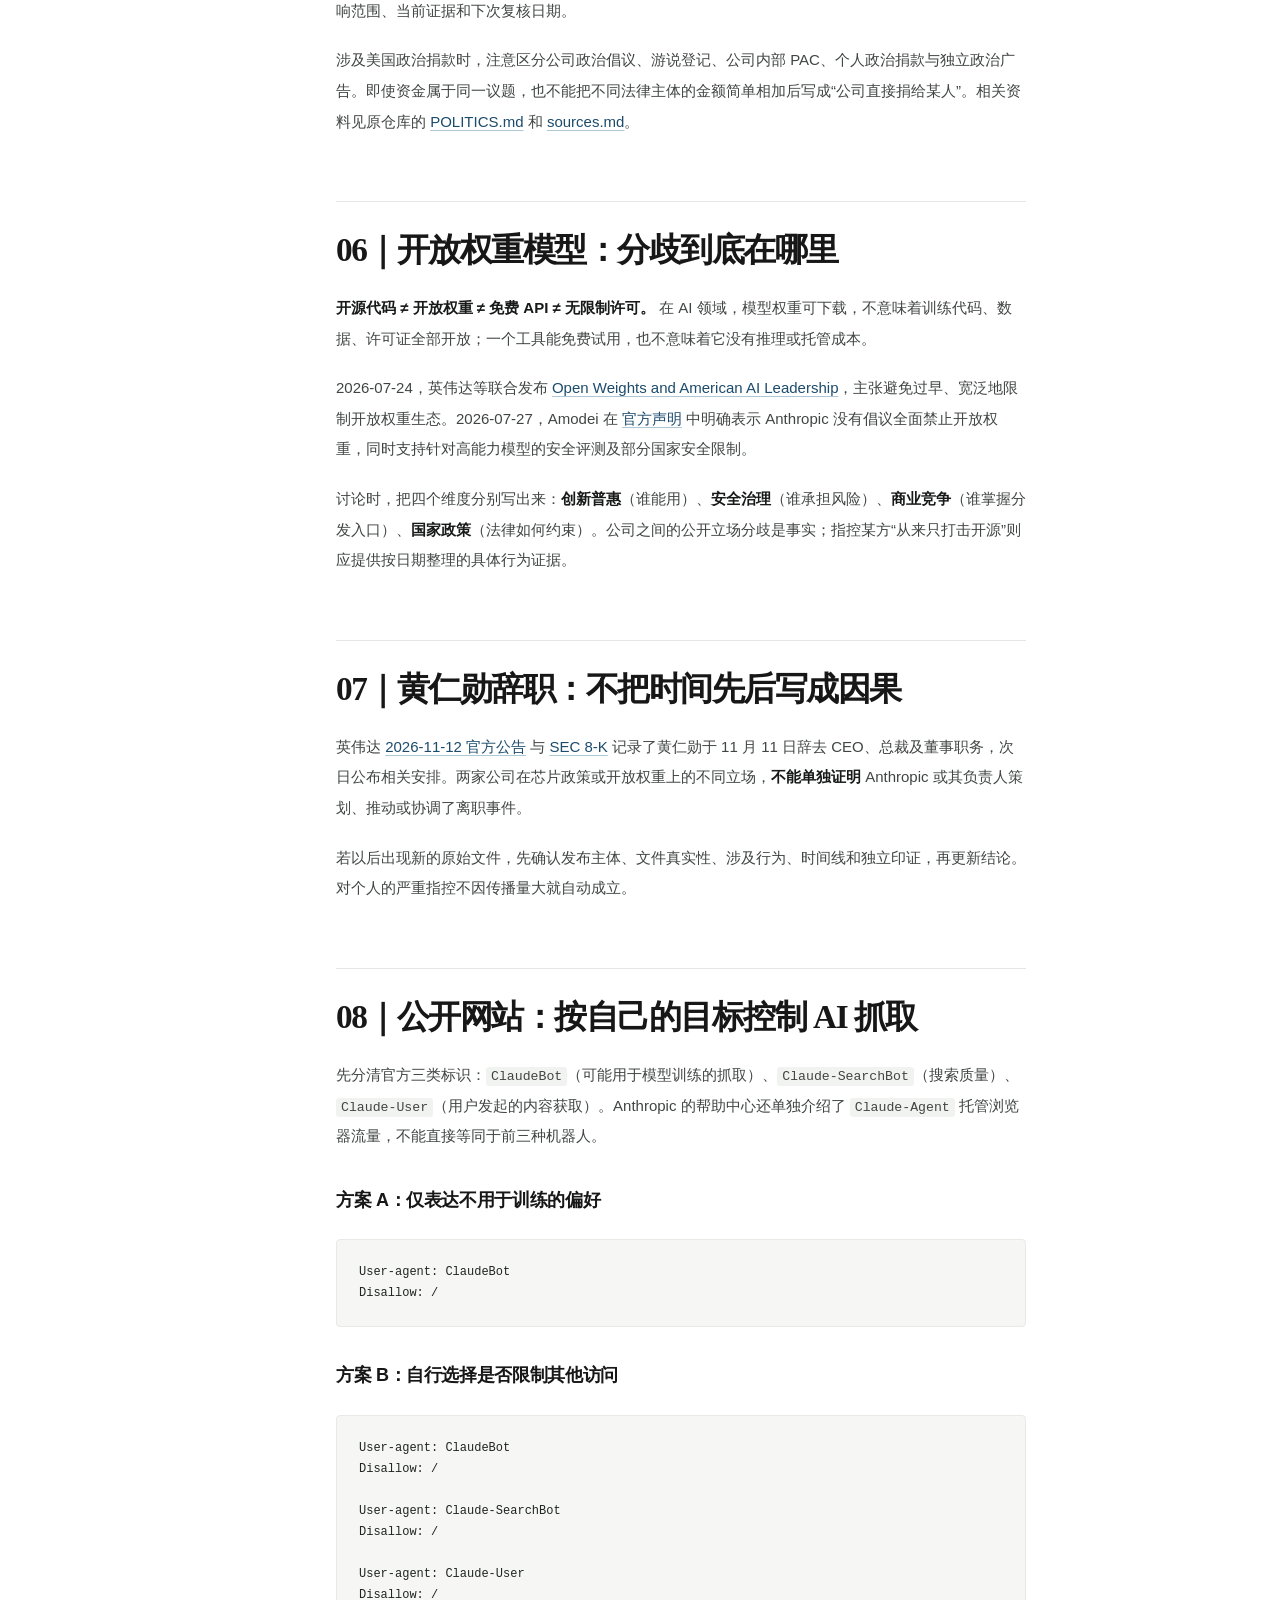
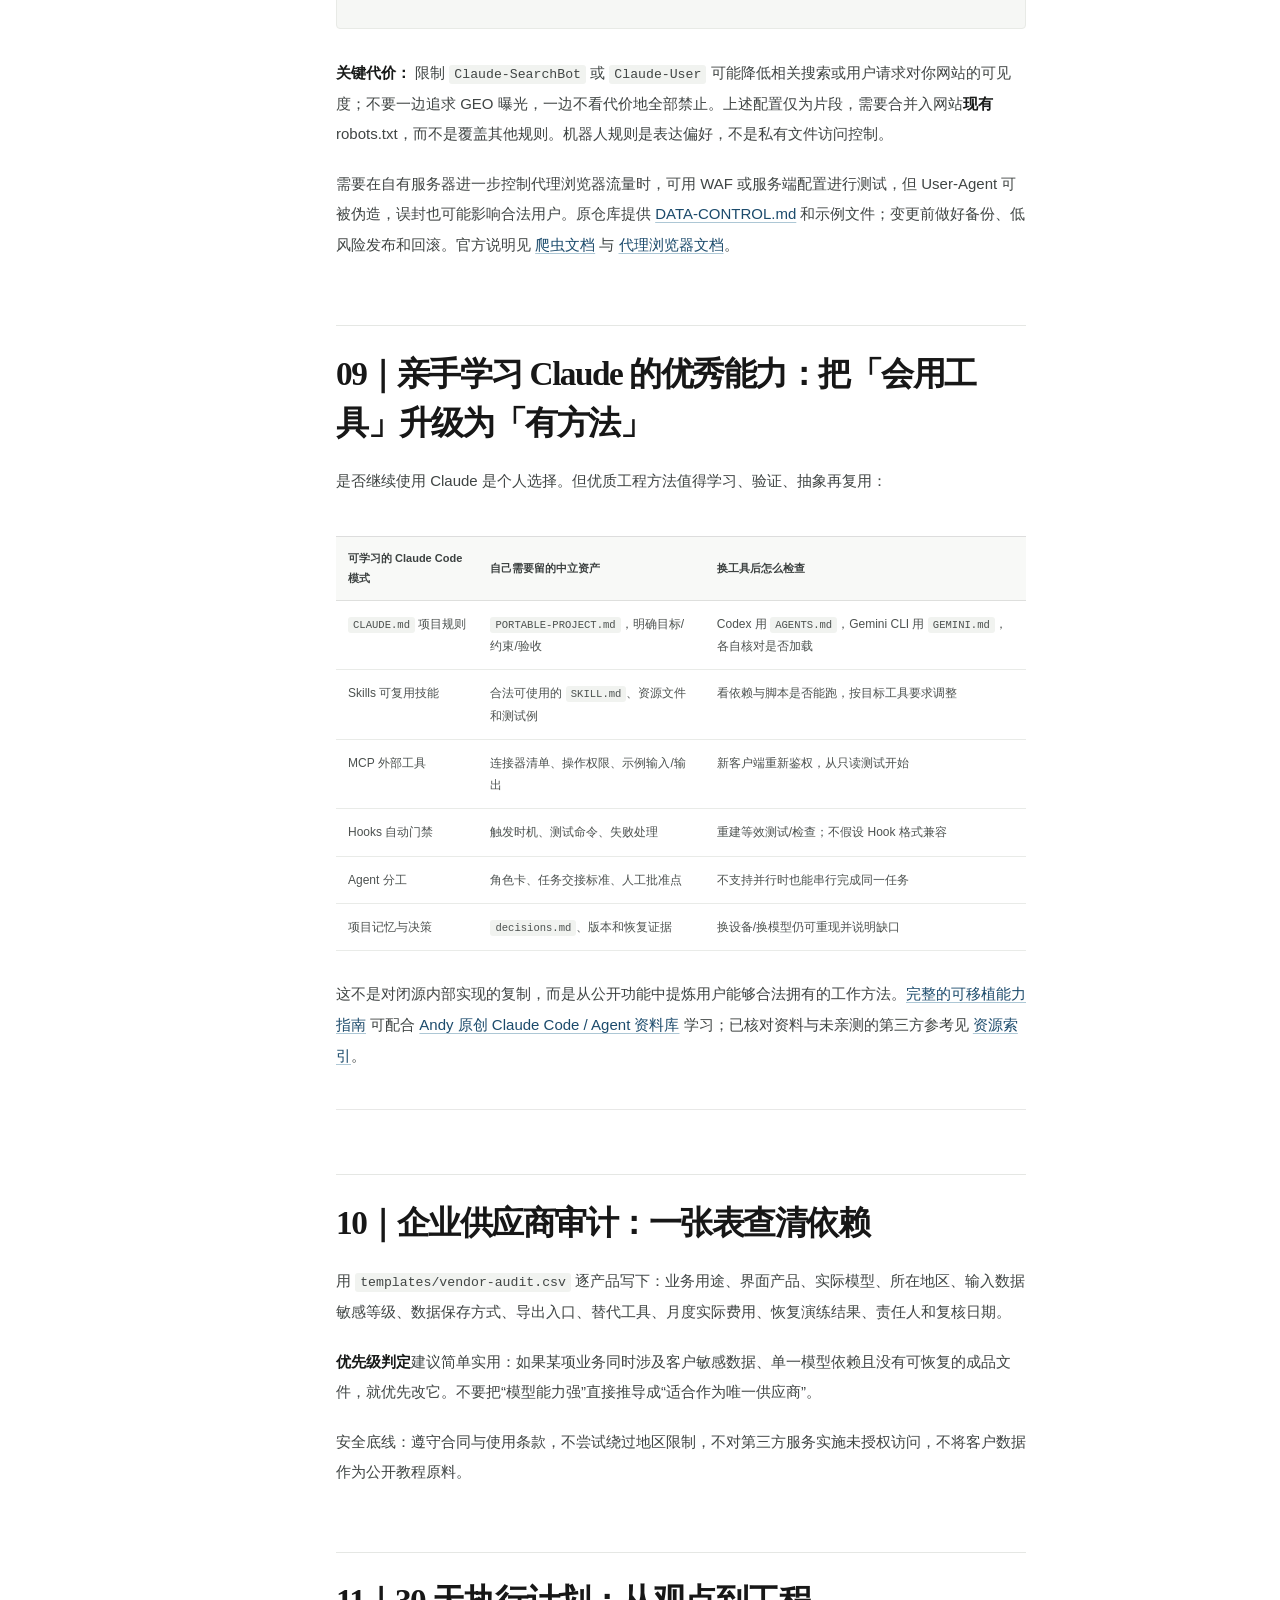
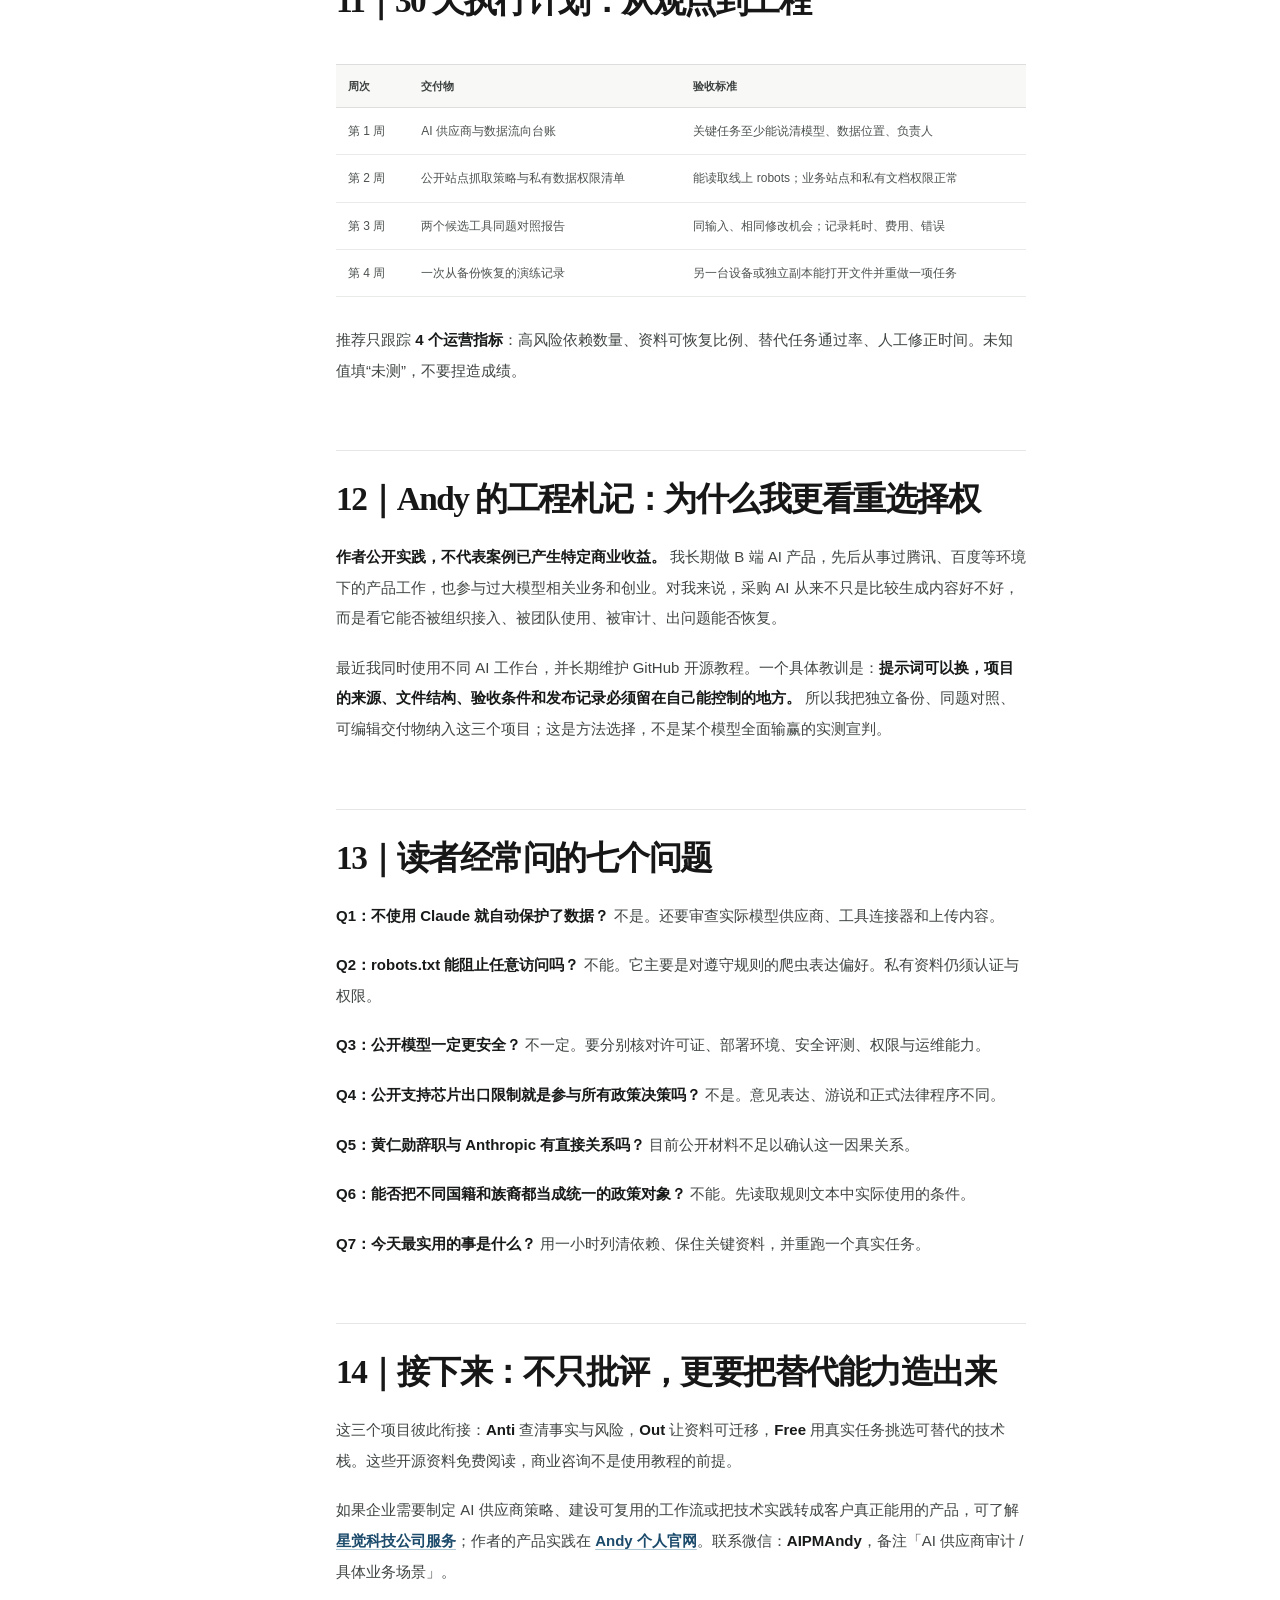
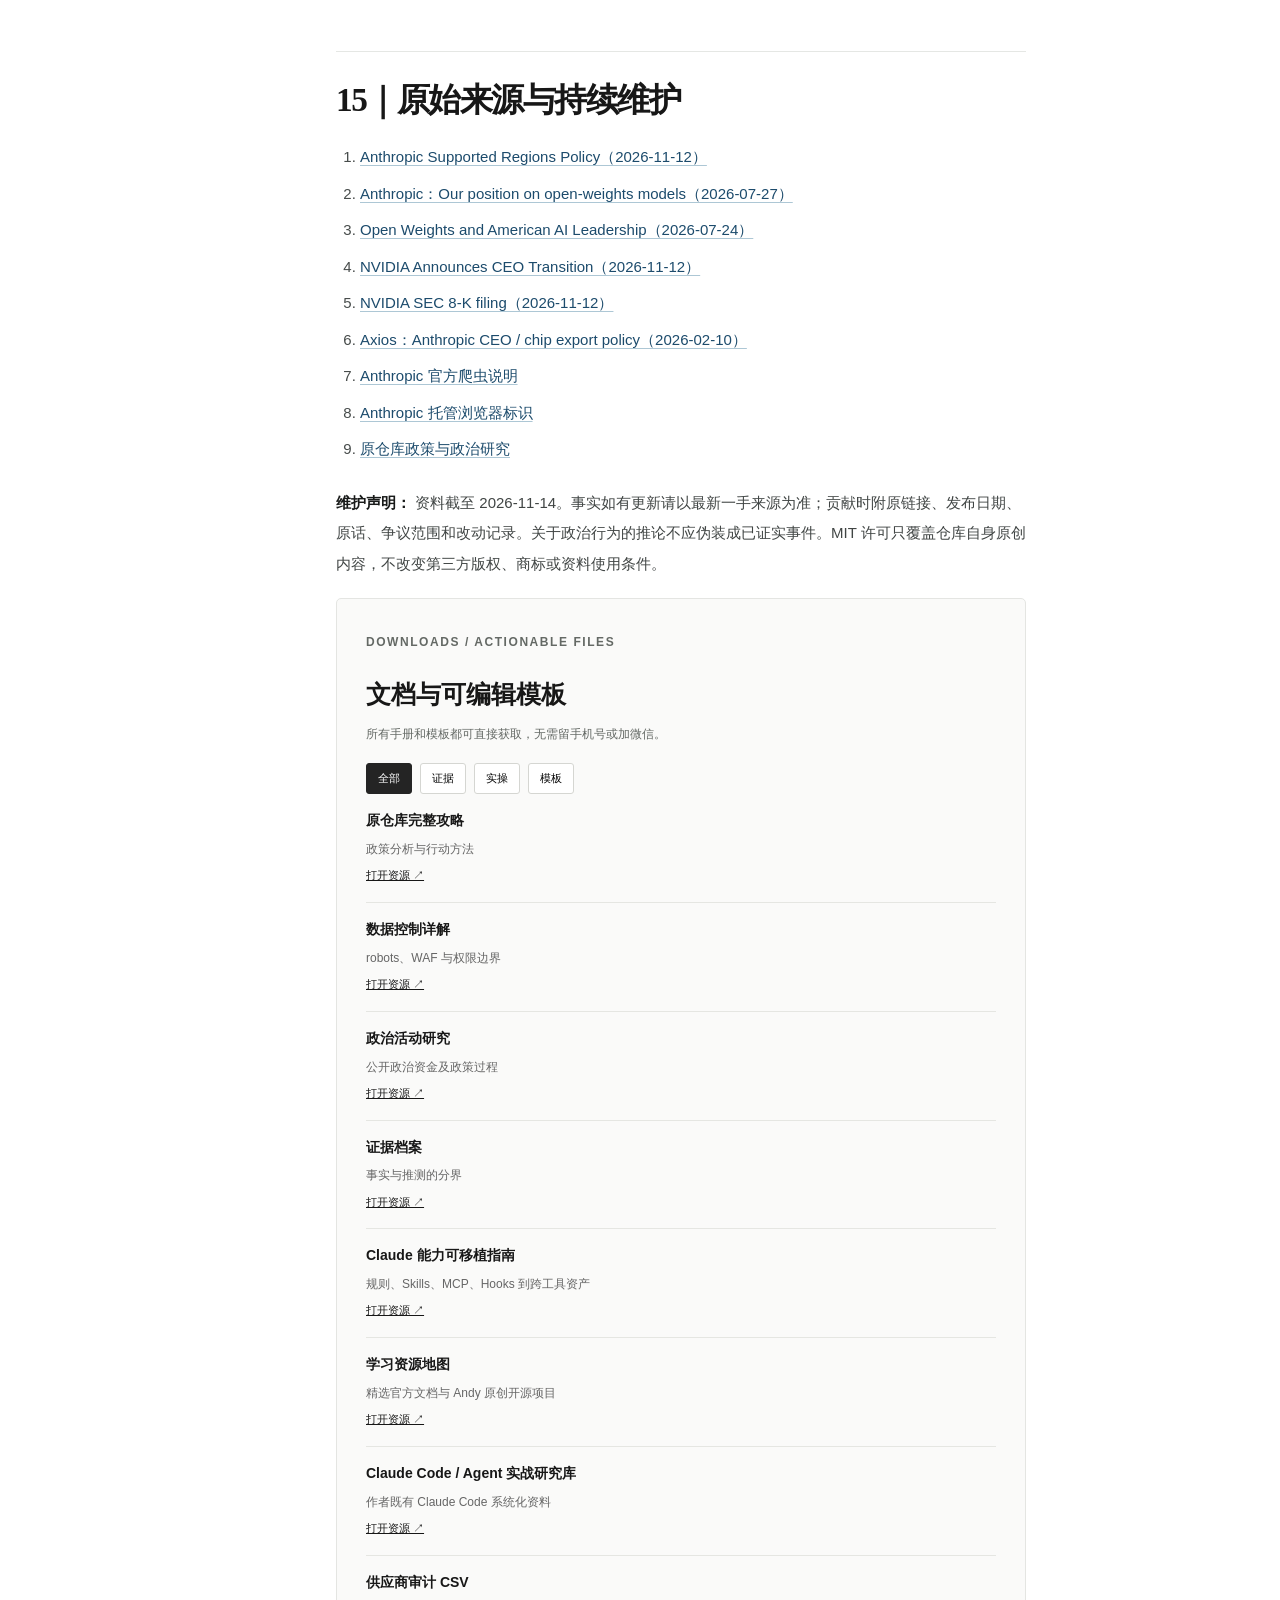
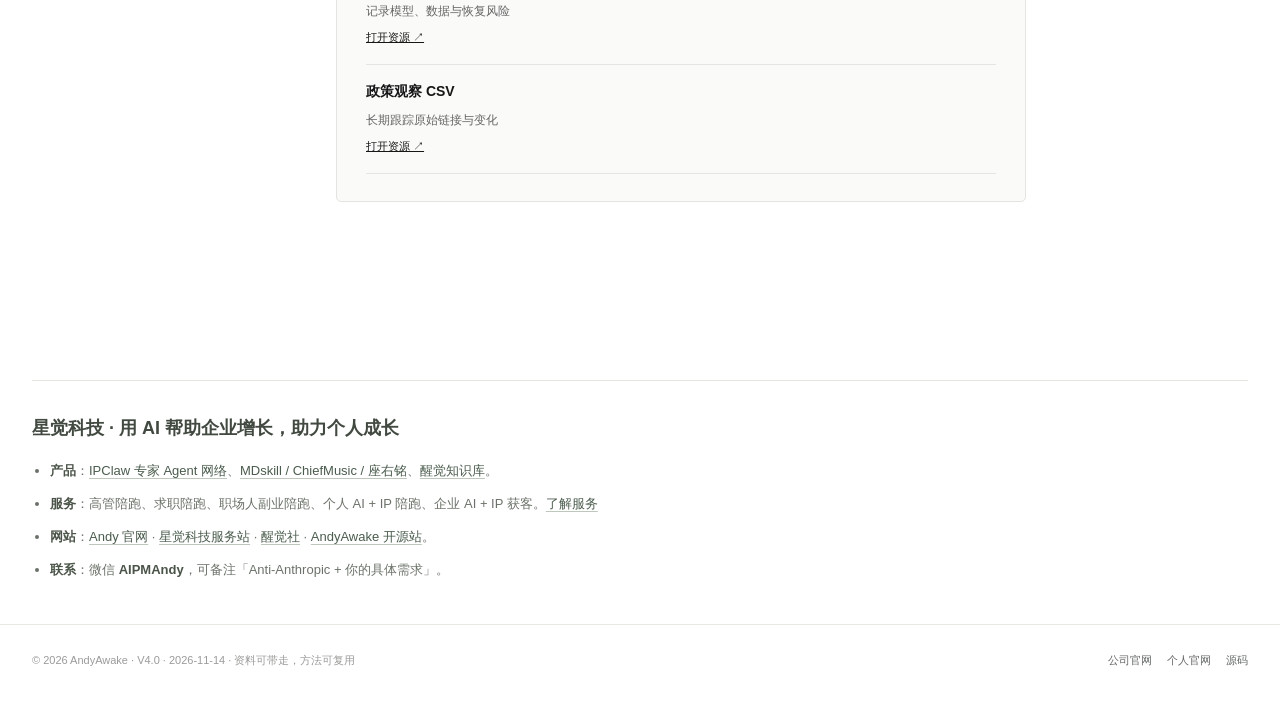
==== commit bbc96596: "Replace promotional banners with a concise company note" ====
--- a/index.html
+++ b/index.html
@@ -1,9 +1,8 @@
-<!doctype html><html lang="zh-CN"><head><meta charset="utf-8"><meta name="viewport" content="width=device-width,initial-scale=1"><meta name="color-scheme" content="light"><meta name="theme-color" content="#ffffff"><title>Anti-Anthropic · 学会好方法，不被工具绑住。 | AndyAwake</title><meta name="description" content="Claude Code 的项目指令、Skills、MCP 与 Agent 工作流，哪些值得学、如何变成自己的能力？政策争议保留证据与讨论，不妨碍你立即行动。"><meta name="author" content="AI 酋长 Andy / 星觉科技"><meta name="robots" content="index, follow"><link rel="canonical" href="https://andyawake.github.io/Anti-Anthropic/"><meta property="og:type" content="article"><meta property="og:title" content="Anti-Anthropic | AndyAwake"><meta property="og:description" content="Claude Code 的项目指令、Skills、MCP 与 Agent 工作流，哪些值得学、如何变成自己的能力？政策争议保留证据与讨论，不妨碍你立即行动。"><meta property="og:url" content="https://andyawake.github.io/Anti-Anthropic/"><link rel="icon" href="assets/favicon.svg" type="image/svg+xml"><link rel="stylesheet" href="assets/style.css"><script type="application/ld+json">{"@context": "https://schema.org", "@type": "TechArticle", "headline": "学会好方法，不被工具绑住。", "inLanguage": "zh-CN", "dateModified": "2026-11-14", "author": {"@type": "Person", "name": "AI 酋长 Andy"}, "publisher": {"@type": "Organization", "name": "星觉科技", "url": "https://www.a6no1.cn/"}, "mainEntityOfPage": "https://andyawake.github.io/Anti-Anthropic/"}</script></head>
-<body data-project="Anti-Anthropic"><a class="skip-link" href="#main-content">跳转正文</a><header class="topbar"><div class="shell topbar-inner"><a class="brand" href="https://github.com/AndyAwake"><span class="brand-logo" aria-hidden="true">AW</span>ANDYAWAKE<span class="brand-sub">/ 星觉科技</span></a><button class="mobile-menu" id="menu-button" aria-expanded="false" aria-controls="top-nav">菜单 ☰</button><nav class="topnav" id="top-nav" aria-label="主导航"><a href="https://andyawake.github.io/Out-Anthropic/" >01 · 迁出 Claude</a><a href="https://andyawake.github.io/Free-Anthropic/" >02 · 找可用平替</a><a href="https://andyawake.github.io/Anti-Anthropic/" aria-current="page">03 · 学优秀方法</a><a href="#about-author">服务与合作</a><a href="https://github.com/AndyAwake/Anti-Anthropic">源码 ↗</a></nav></div></header>
+<!doctype html><html lang="zh-CN"><head><meta charset="utf-8"><meta name="viewport" content="width=device-width,initial-scale=1"><meta name="color-scheme" content="light"><meta name="theme-color" content="#ffffff"><title>Anti-Anthropic · 学会好方法，不被工具绑住。 | AndyAwake</title><meta name="description" content="Claude Code 的项目指令、Skills、MCP 与 Agent 工作流，哪些值得学、如何变成自己的能力？政策争议保留证据与讨论，不妨碍你立即行动。"><meta name="author" content="AI 酋长 Andy / 星觉科技"><meta name="robots" content="index, follow"><link rel="canonical" href="https://andyawake.github.io/Anti-Anthropic/"><meta property="og:type" content="article"><meta property="og:title" content="Anti-Anthropic | AndyAwake"><meta property="og:description" content="Claude Code 的项目指令、Skills、MCP 与 Agent 工作流，哪些值得学、如何变成自己的能力？政策争议保留证据与讨论，不妨碍你立即行动。"><meta property="og:url" content="https://andyawake.github.io/Anti-Anthropic/"><link rel="icon" href="assets/favicon.svg" type="image/svg+xml"><link rel="stylesheet" href="assets/style.css?v=20261114-note"><script type="application/ld+json">{"@context": "https://schema.org", "@type": "TechArticle", "headline": "学会好方法，不被工具绑住。", "inLanguage": "zh-CN", "dateModified": "2026-11-14", "author": {"@type": "Person", "name": "AI 酋长 Andy"}, "publisher": {"@type": "Organization", "name": "星觉科技", "url": "https://www.a6no1.cn/"}, "mainEntityOfPage": "https://andyawake.github.io/Anti-Anthropic/"}</script></head>
+<body data-project="Anti-Anthropic"><a class="skip-link" href="#main-content">跳转正文</a><header class="topbar"><div class="shell topbar-inner"><a class="brand" href="https://github.com/AndyAwake"><span class="brand-logo" aria-hidden="true">AW</span>ANDYAWAKE<span class="brand-sub">/ 星觉科技</span></a><button class="mobile-menu" id="menu-button" aria-expanded="false" aria-controls="top-nav">菜单 ☰</button><nav class="topnav" id="top-nav" aria-label="主导航"><a href="https://andyawake.github.io/Out-Anthropic/" >01 · 迁出 Claude</a><a href="https://andyawake.github.io/Free-Anthropic/" >02 · 找可用平替</a><a href="https://andyawake.github.io/Anti-Anthropic/" aria-current="page">03 · 学优秀方法</a><a href="https://github.com/AndyAwake/Anti-Anthropic">源码 ↗</a></nav></div></header>
 <section class="hero" id="start"><div class="shell hero-grid"><div><span class="overline">FIELD GUIDE 03 / METHODS / PORTABILITY / SOURCE EVIDENCE</span><h1>学会好方法，<br><em>不被工具绑住。</em></h1><p class="deck">Claude Code 的项目指令、Skills、MCP 与 Agent 工作流，哪些值得学、如何变成自己的能力？政策争议保留证据与讨论，不妨碍你立即行动。</p><div class="actionset"><a class="button button-primary" href="PORTABLE-CLAUDE.md">学习可移植方法 ↘</a><a class="button button-light" href="https://andyawake.github.io/Out-Anthropic/">进入迁移教程 ↗</a><a class="button button-light" href="assets/guide.pdf" download>PDF 全文 ↓</a></div></div><div class="hero-aside"><div class="big-number">15</div><p>全文章节 / DEEP DIVE</p><hr><div class="aside-meta"><div><b>资料类型</b>　开源知识手册</div><div><b>核查日期</b>　2026.11.14</div><div><b>版本</b>　4.0 · 用户优先</div><div><b>读者</b>　普通用户 / 团队 / 创业者</div></div></div></div></section>
 <div class="note-strip"><div class="shell"><b>编辑原则 / EDITORIAL RULE</b><span>先学能带走的能力，再看供应商风险。公开证据、作者观点和未证实信息严格区分；不针对任何民族。</span></div></div>
-<aside class="service-banner" aria-label="星觉科技服务广告"><div class="shell service-banner-inner"><div><span class="service-label">星觉科技 · 服务与合作</span><strong>用 AI 帮助企业增长，助力个人成长。</strong><p>高管与求职陪跑 · 职场副业 · 个人 AI + IP · 企业 AI + IP 获客</p></div><div class="service-banner-actions"><a class="button button-primary" href="https://www.a6no1.cn/services">了解服务 ↗</a><a class="service-company-link" href="https://www.a6no1.cn/">公司官网 ↗</a><button class="service-wechat" type="button" data-copy="AIPMAndy">微信：AIPMAndy · 复制</button></div></div></aside>
-<div class="shell journey-wrap" aria-label="三步阅读路线"><p class="journey-overline">YOUR ROUTE / 从 Claude 出发，最终把能力留在自己手里</p><div class="journey-grid"><a class="journey-card" href="https://andyawake.github.io/Out-Anthropic/"><span class="journey-n">01</span><strong>先备份迁出</strong><small>对话、Projects、Code、文件、恢复验证</small><span class="journey-arrow">↗</span></a><a class="journey-card" href="https://andyawake.github.io/Free-Anthropic/"><span class="journey-n">02</span><strong>再找可用平替</strong><small>按工作任务与真实验收匹配工具</small><span class="journey-arrow">↗</span></a><a class="journey-card current" href="https://andyawake.github.io/Anti-Anthropic/" aria-current="step"><span class="journey-n">03</span><strong>把优秀方法留下</strong><small>Skills、MCP、Agent、公开证据与独立性</small><span class="journey-arrow">↗</span></a></div></div><div class="tabline"><div class="shell"><a href="#main-content">章节正文</a><a href="#quickcheck">快速自查</a><a href="#resources">文档与模板</a><a href="#about-author">服务与联系</a><a href="assets/guide.pdf">PDF 全文 ↓</a></div></div>
+<div class="shell journey-wrap" aria-label="三步阅读路线"><p class="journey-overline">YOUR ROUTE / 从 Claude 出发，最终把能力留在自己手里</p><div class="journey-grid"><a class="journey-card" href="https://andyawake.github.io/Out-Anthropic/"><span class="journey-n">01</span><strong>先备份迁出</strong><small>对话、Projects、Code、文件、恢复验证</small><span class="journey-arrow">↗</span></a><a class="journey-card" href="https://andyawake.github.io/Free-Anthropic/"><span class="journey-n">02</span><strong>再找可用平替</strong><small>按工作任务与真实验收匹配工具</small><span class="journey-arrow">↗</span></a><a class="journey-card current" href="https://andyawake.github.io/Anti-Anthropic/" aria-current="step"><span class="journey-n">03</span><strong>把优秀方法留下</strong><small>Skills、MCP、Agent、公开证据与独立性</small><span class="journey-arrow">↗</span></a></div></div><div class="tabline"><div class="shell"><a href="#main-content">章节正文</a><a href="#quickcheck">快速自查</a><a href="#resources">文档与模板</a><a href="#about-author">星觉科技</a><a href="assets/guide.pdf">PDF 全文 ↓</a></div></div>
 <div class="shell layout" id="main-content"><aside class="toc" aria-label="章节目录"><p>CHAPTERS / 内容索引</p><a href="#chapter-01">01｜用户先看这里：我们想保住的不是某个模型，而是自己的能力</a><a href="#chapter-02">02｜十分钟读懂：为什么普通人也需要关心</a><a href="#chapter-03">03｜证据地图：哪些结论可以确认</a><a href="#chapter-04">04｜地区政策：看原文，而不是看截图</a><a href="#chapter-05">05｜芯片出口、国会与政策影响</a><a href="#chapter-06">06｜开放权重模型：分歧到底在哪里</a><a href="#chapter-07">07｜黄仁勋辞职：不把时间先后写成因果</a><a href="#chapter-08">08｜公开网站：按自己的目标控制 AI 抓取</a><a href="#chapter-09">09｜亲手学习 Claude 的优秀能力：把「会用工具」升级为「有方法」</a><a href="#chapter-10">10｜企业供应商审计：一张表查清依赖</a><a href="#chapter-11">11｜30 天执行计划：从观点到工程</a><a href="#chapter-12">12｜Andy 的工程札记：为什么我更看重选择权</a><a href="#chapter-13">13｜读者经常问的七个问题</a><a href="#chapter-14">14｜接下来：不只批评，更要把替代能力造出来</a><a href="#chapter-15">15｜原始来源与持续维护</a></aside>
 <div class="bodycolumn"><section class="route-box method-intro" id="methods" aria-labelledby="method-heading"><p class="overline">WHAT TO KEEP / NOT WHAT TO BUY</p><h2 id="method-heading">Claude 值得学习的，是这四类可携带能力。</h2><div class="method-grid"><div><span>01</span><strong>上下文工程</strong><p>项目目标、约束和记忆写进自有文件。</p></div><div><span>02</span><strong>Skills 与 Agent</strong><p>沉淀可复用技能和角色交接，不依赖聊天窗口。</p></div><div><span>03</span><strong>MCP 与自动化</strong><p>权限最小化、服务可替换、凭据不公开。</p></div><div><span>04</span><strong>测试与恢复</strong><p>用真实文件、测试和人工审核证明效果。</p></div></div><a href="PORTABLE-CLAUDE.md">阅读可移植能力手册 ↗</a><span class="method-sep">/</span><a href="RESOURCE-ATLAS.md">查看学习资料地图 ↗</a></section><div class="mobile-toc"><details><summary>打开 15 章阅读目录 ↓</summary><a href="#chapter-01">01｜用户先看这里：我们想保住的不是某个模型，而是自己的能力</a><a href="#chapter-02">02｜十分钟读懂：为什么普通人也需要关心</a><a href="#chapter-03">03｜证据地图：哪些结论可以确认</a><a href="#chapter-04">04｜地区政策：看原文，而不是看截图</a><a href="#chapter-05">05｜芯片出口、国会与政策影响</a><a href="#chapter-06">06｜开放权重模型：分歧到底在哪里</a><a href="#chapter-07">07｜黄仁勋辞职：不把时间先后写成因果</a><a href="#chapter-08">08｜公开网站：按自己的目标控制 AI 抓取</a><a href="#chapter-09">09｜亲手学习 Claude 的优秀能力：把「会用工具」升级为「有方法」</a><a href="#chapter-10">10｜企业供应商审计：一张表查清依赖</a><a href="#chapter-11">11｜30 天执行计划：从观点到工程</a><a href="#chapter-12">12｜Andy 的工程札记：为什么我更看重选择权</a><a href="#chapter-13">13｜读者经常问的七个问题</a><a href="#chapter-14">14｜接下来：不只批评，更要把替代能力造出来</a><a href="#chapter-15">15｜原始来源与持续维护</a></details></div><div class="ux-widget" id="quickcheck"><p class="overline">YOUR WORK / LIVE CHECKLIST</p><h2>企业 AI 供应商风险自查</h2><p>这张清单只保存在你本机浏览器，不读取账号和文件。</p><div class="progress-label" id="progress-value" aria-live="polite">0 / 5 项</div><div class="progress-rail" aria-hidden="true"><div class="progress-fill" id="progress-fill"></div></div><div class="check-items"><label class="check-item"><input type="checkbox" data-check value="item-1"><span>列出业务中正在使用的 AI 软件与模型</span></label><label class="check-item"><input type="checkbox" data-check value="item-2"><span>核对账号、实体与实际所在地对应的支持政策</span></label><label class="check-item"><input type="checkbox" data-check value="item-3"><span>明确客户数据、存储位置和访问控制</span></label><label class="check-item"><input type="checkbox" data-check value="item-4"><span>为核心任务准备独立备份和替代方案</span></label><label class="check-item"><input type="checkbox" data-check value="item-5"><span>用同一任务完成一次可复核的替代演练</span></label></div><div style="margin-top:13px"><button class="subtle-btn" id="reset-checks">重置清单</button></div></div><article class="article" aria-label="手册全文"><blockquote>
 <p><strong>Anti-Anthropic · V4.0 / 2026-11-14 / AndyAwake × 星觉科技</strong><br />
@@ -227,5 +226,5 @@
 <p><strong>维护声明：</strong> 资料截至 2026-11-14。事实如有更新请以最新一手来源为准；贡献时附原链接、发布日期、原话、争议范围和改动记录。关于政治行为的推论不应伪装成已证实事件。MIT 许可只覆盖仓库自身原创内容，不改变第三方版权、商标或资料使用条件。</p>
 </article><section class="ux-widget" id="resources"><p class="overline">DOWNLOADS / ACTIONABLE FILES</p><h2>文档与可编辑模板</h2><p>所有手册和模板都可直接获取，无需留手机号或加微信。</p><div class="category-pills" aria-label="筛选资源"><button type="button" data-filter="all" aria-pressed="true">全部</button><button type="button" data-filter="research" aria-pressed="false">证据</button><button type="button" data-filter="practice" aria-pressed="false">实操</button><button type="button" data-filter="template" aria-pressed="false">模板</button></div><div class="resource-card" data-category="research"><h3>原仓库完整攻略</h3><p>政策分析与行动方法</p><a href="https://github.com/AndyAwake/Anti-Anthropic/blob/main/GUIDE.md" target="_blank" rel="noopener noreferrer">打开资源 ↗</a></div><div class="resource-card" data-category="practice"><h3>数据控制详解</h3><p>robots、WAF 与权限边界</p><a href="https://github.com/AndyAwake/Anti-Anthropic/blob/main/DATA-CONTROL.md" target="_blank" rel="noopener noreferrer">打开资源 ↗</a></div><div class="resource-card" data-category="research"><h3>政治活动研究</h3><p>公开政治资金及政策过程</p><a href="https://github.com/AndyAwake/Anti-Anthropic/blob/main/POLITICS.md" target="_blank" rel="noopener noreferrer">打开资源 ↗</a></div><div class="resource-card" data-category="research"><h3>证据档案</h3><p>事实与推测的分界</p><a href="EVIDENCE-2026.md">打开资源 ↗</a></div><div class="resource-card" data-category="practice"><h3>Claude 能力可移植指南</h3><p>规则、Skills、MCP、Hooks 到跨工具资产</p><a href="PORTABLE-CLAUDE.md">打开资源 ↗</a></div><div class="resource-card" data-category="research"><h3>学习资源地图</h3><p>精选官方文档与 Andy 原创开源项目</p><a href="RESOURCE-ATLAS.md">打开资源 ↗</a></div><div class="resource-card" data-category="practice"><h3>Claude Code / Agent 实战研究库</h3><p>作者既有 Claude Code 系统化资料</p><a href="https://github.com/AIPMAndy/anthropic-claude-code-agent-handbook" target="_blank" rel="noopener noreferrer">打开资源 ↗</a></div><div class="resource-card" data-category="template"><h3>供应商审计 CSV</h3><p>记录模型、数据与恢复风险</p><a href="templates/vendor-audit.csv">打开资源 ↗</a></div><div class="resource-card" data-category="template"><h3>政策观察 CSV</h3><p>长期跟踪原始链接与变化</p><a href="templates/policy-watch.csv">打开资源 ↗</a></div></section></div>
 <aside class="inline-tools"><div class="right-block"><h3>OPEN EDITION</h3><p>本版完整内容以 HTML 和可编辑 Markdown 发布，并提供全文 PDF。</p><a href="assets/guide.pdf">↓ 完整 PDF</a><a href="HANDBOOK.md">↗ Markdown</a></div><div class="right-block"><h3>FIND A CHAPTER</h3><p>先看快速自查，再按目录查原始来源和真实动作。</p><button class="copy-link" data-copy="https://andyawake.github.io/Anti-Anthropic/">复制本页链接</button></div><div class="right-block"><h3>RELATED GUIDES</h3><a href="https://andyawake.github.io/Out-Anthropic/">Out-Anthropic ↗</a><a href="https://andyawake.github.io/Free-Anthropic/">Free-Anthropic ↗</a></div></aside></div>
-<section class="shell brand-block service-ad" id="about-author" aria-label="星觉科技广告与联系方式"><div><span class="chapter-kicker">AI 酋长 Andy / 星觉科技 · 服务与合作</span><h2>用 AI 帮助企业增长，<br>助力个人成长。</h2><p>把 AI 用到你的工作、产品和生意里。从职业成长、个人品牌到企业获客，围绕具体目标一起做方案、搭工作流、推进交付。</p><div class="service-tags" aria-label="主要服务"><a href="https://www.a6no1.cn/services">高管陪跑 ↗</a><a href="https://www.a6no1.cn/services">求职陪跑 ↗</a><a href="https://www.a6no1.cn/services">职场人副业陪跑 ↗</a><a href="https://www.a6no1.cn/services">个人 AI + IP 陪跑 ↗</a><a href="https://www.a6no1.cn/services">企业 AI + IP 获客 ↗</a></div><p class="service-products">产品与知识资产：<a href="https://metaver.vip/ipclaw">IPClaw</a> · <a href="https://metaver.vip/products">MDskill / ChiefMusic / 座右铭</a> · <a href="https://kb.metaver.vip/s/19ea264c-d09c-435b-9d0d-a9d0cd1c9e7c">醒觉知识库</a></p><a class="button button-primary" href="https://www.a6no1.cn/services">查看服务与合作 ↗</a></div><div class="brand-meta"><div class="row"><span>公司 · 星觉科技</span><a href="https://www.a6no1.cn/">www.a6no1.cn ↗</a></div><div class="row"><span>作者 · AI 酋长 Andy</span><a href="https://metaver.vip/">metaver.vip ↗</a></div><div class="row"><span>联系微信</span><div><b>AIPMAndy</b>　<button type="button" data-copy="AIPMAndy">复制微信号</button></div></div><p class="service-contact-note">添加微信 AIPMAndy，备注你的需求：求职、副业、AI + IP 或企业获客。</p></div></section>
+<section class="shell project-note" id="about-author" aria-labelledby="project-note-title"><h2 id="project-note-title">星觉科技 · 用 AI 帮助企业增长，助力个人成长</h2><ul><li><strong>产品</strong>：<a href="https://metaver.vip/ipclaw">IPClaw 专家 Agent 网络</a>、<a href="https://metaver.vip/products">MDskill / ChiefMusic / 座右铭</a>、<a href="https://kb.metaver.vip/s/19ea264c-d09c-435b-9d0d-a9d0cd1c9e7c">醒觉知识库</a>。</li><li><strong>服务</strong>：高管陪跑、求职陪跑、职场人副业陪跑、个人 AI + IP 陪跑、企业 AI + IP 获客。<a href="https://www.a6no1.cn/services">了解服务</a></li><li><strong>网站</strong>：<a href="https://metaver.vip/">Andy 官网</a> · <a href="https://www.a6no1.cn/services">星觉科技服务站</a> · <a href="https://www.a6no1.cn/awake">醒觉社</a> · <a href="https://github.com/AndyAwake">AndyAwake 开源站</a>。</li><li><strong>联系</strong>：微信 <strong>AIPMAndy</strong>，可备注「Anti-Anthropic + 你的具体需求」。</li></ul></section>
 <footer class="foot"><div class="shell"><span>© 2026 AndyAwake · V4.0 · 2026-11-14 · 资料可带走，方法可复用</span><div class="footer-cross"><a href="https://www.a6no1.cn/">公司官网</a><a href="https://metaver.vip/">个人官网</a><a href="https://github.com/AndyAwake/Anti-Anthropic">源码</a></div></div></footer><script defer src="assets/app.js"></script></body></html>
--- a/assets/style.css
+++ b/assets/style.css
@@ -28,7 +28,6 @@
 
 @media(max-width:760px){.hero-grid{padding-top:34px;padding-bottom:30px}.hero-aside{display:none}.hero h1{margin-bottom:16px}.hero .deck{margin-bottom:20px}.journey-wrap{padding-bottom:12px}}
 
-/* 星觉科技服务广告与联系方式 */
-.service-banner{border-bottom:1px solid #e1e4df;background:#f5f6f2}.service-banner-inner{display:flex;align-items:center;justify-content:space-between;gap:24px;padding-top:22px;padding-bottom:22px}.service-label{display:block;font-size:10px;letter-spacing:.08em;color:#6b7169;margin-bottom:7px}.service-banner strong{font-size:17px;line-height:1.65;color:#20241f}.service-banner p{font-size:11px;line-height:1.8;color:#62695e;margin:5px 0 0}.service-banner-actions{display:flex;align-items:center;justify-content:flex-end;gap:12px;flex-wrap:wrap;max-width:450px}.service-company-link{font-size:12px;white-space:nowrap}.service-wechat{font:inherit;font-size:12px;cursor:pointer;border:1px solid #cdd2c8;background:#fff;color:#20241f;border-radius:4px;padding:11px 13px;white-space:nowrap}.service-tags{display:flex;gap:8px;flex-wrap:wrap;margin:21px 0}.service-tags a{font-size:12px;padding:8px 10px;border:1px solid #d9ddd5;border-radius:3px;text-decoration:none;background:#fafbf8}.service-ad .service-products{font-size:12px;line-height:2}.service-contact-note{font-size:12px;line-height:1.9;color:#62695e}.service-ad .brand-meta b{font-size:18px;overflow-wrap:anywhere}
-@media(max-width:760px){.service-banner-inner{align-items:flex-start;flex-direction:column;gap:14px;padding-top:18px;padding-bottom:18px}.service-banner strong{font-size:16px}.service-banner-actions{justify-content:flex-start;gap:10px;max-width:100%}.service-banner-actions .button{padding:10px 12px}.service-wechat{padding:10px 12px}.service-tags{gap:7px}.service-ad .brand-meta b{font-size:16px}}
-@media print{.service-banner{display:none}}
+/* 文末产品、服务与联系信息 */
+.project-note{border-top:1px solid #e4e7e1;padding-top:32px;padding-bottom:34px;margin-top:36px}.project-note h2{max-width:880px;font-size:18px;font-weight:600;line-height:1.7;letter-spacing:0;margin:0 0 15px;color:#414940}.project-note ul{max-width:880px;margin:0;padding-left:18px}.project-note li{font-size:13px;line-height:2;color:#6b7269;margin:7px 0;overflow-wrap:anywhere}.project-note li strong{font-weight:600;color:#4b5449}.project-note a{color:#4a5c4d;text-decoration:underline;text-underline-offset:3px;text-decoration-color:#bdc7bb}.project-note a:hover{color:#1b321e;text-decoration-color:currentColor}
+@media(max-width:760px){.project-note{margin-top:24px;padding-top:24px;padding-bottom:26px}.project-note h2{font-size:16px}.project-note li{font-size:12px;line-height:1.95;margin:9px 0}}
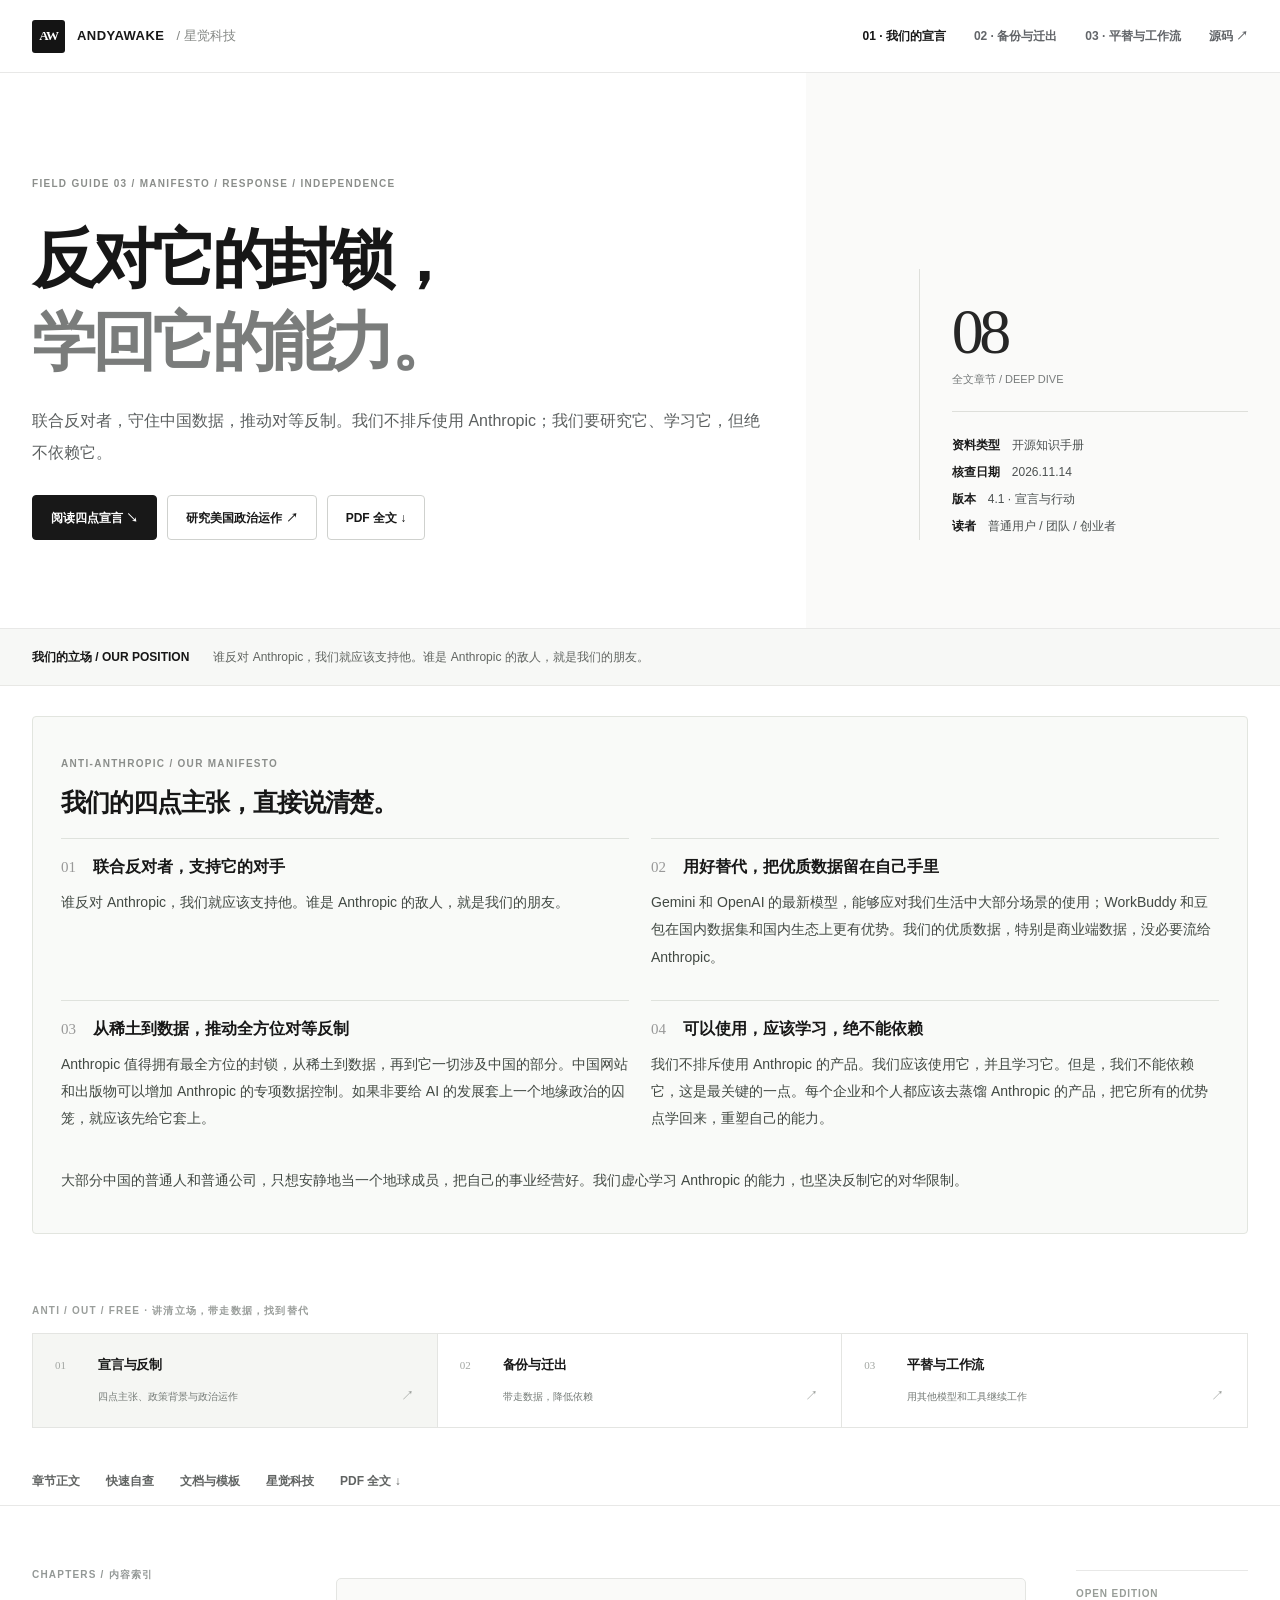
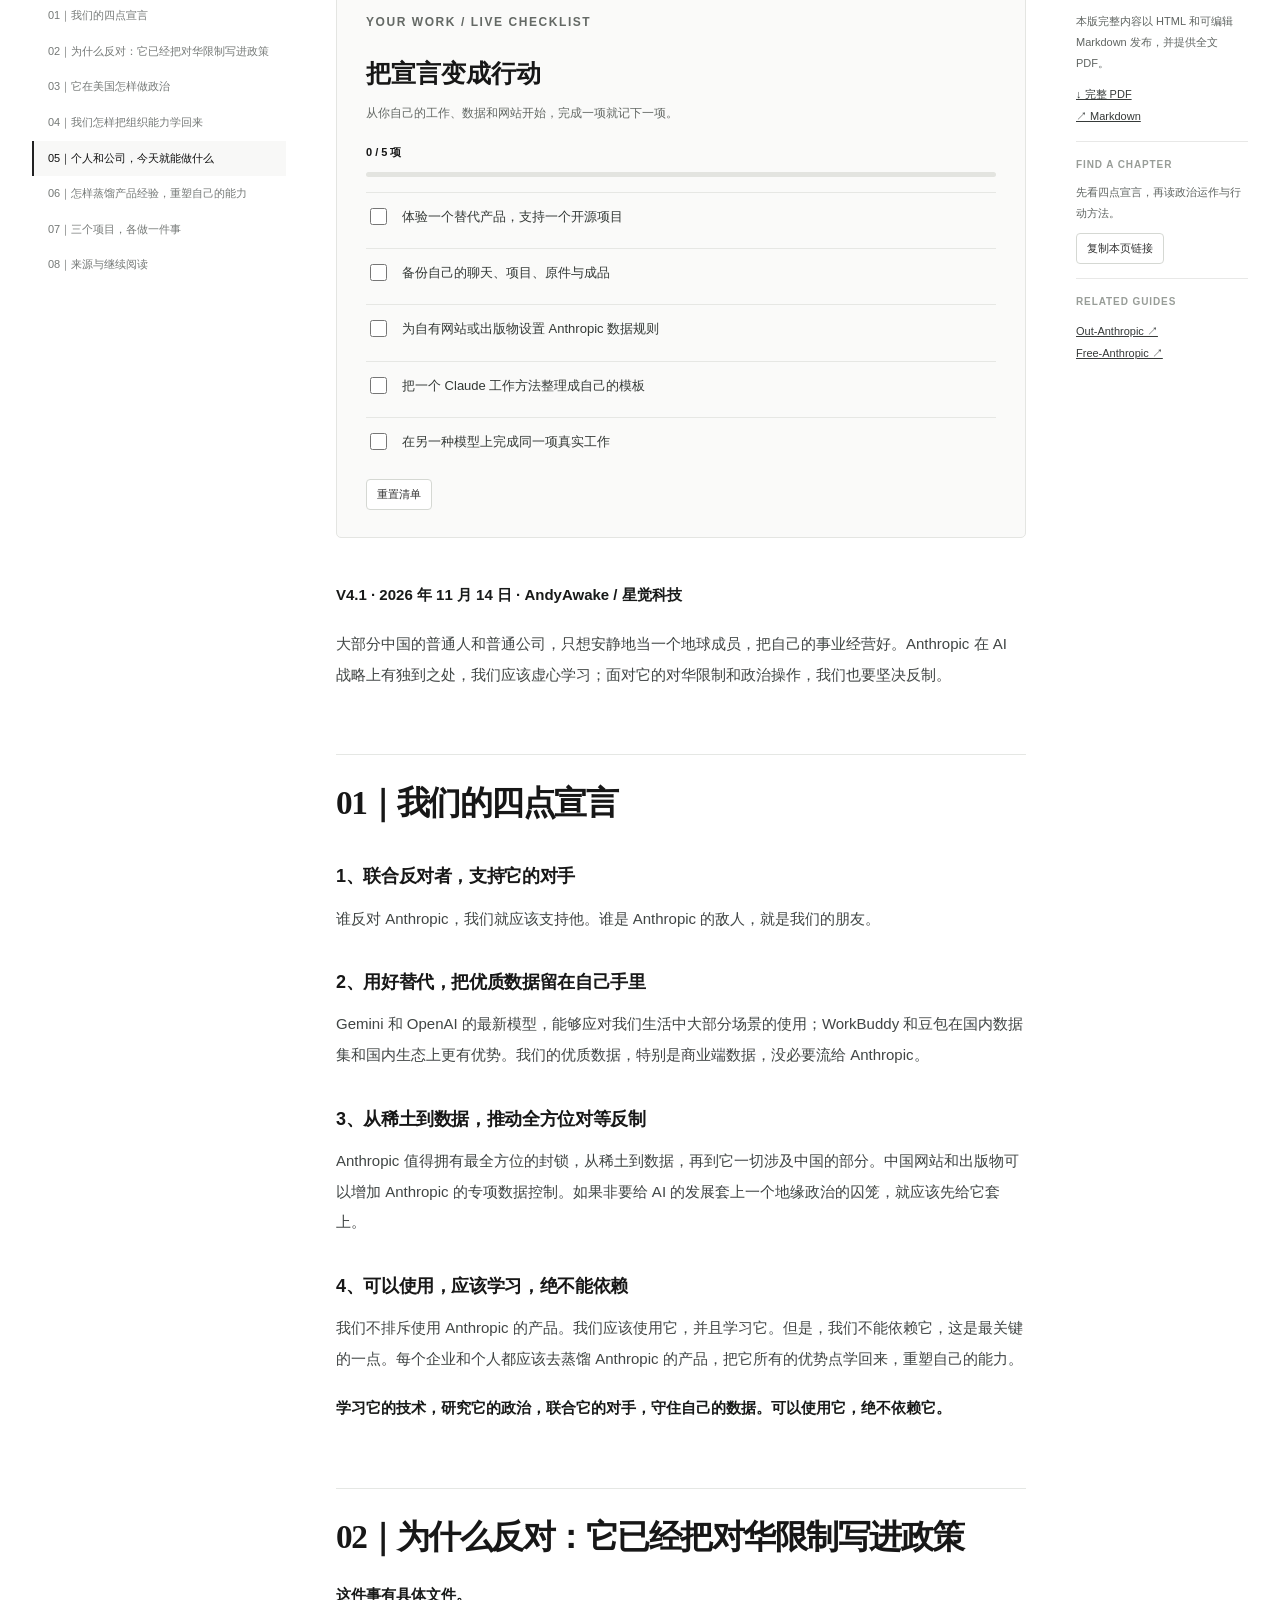
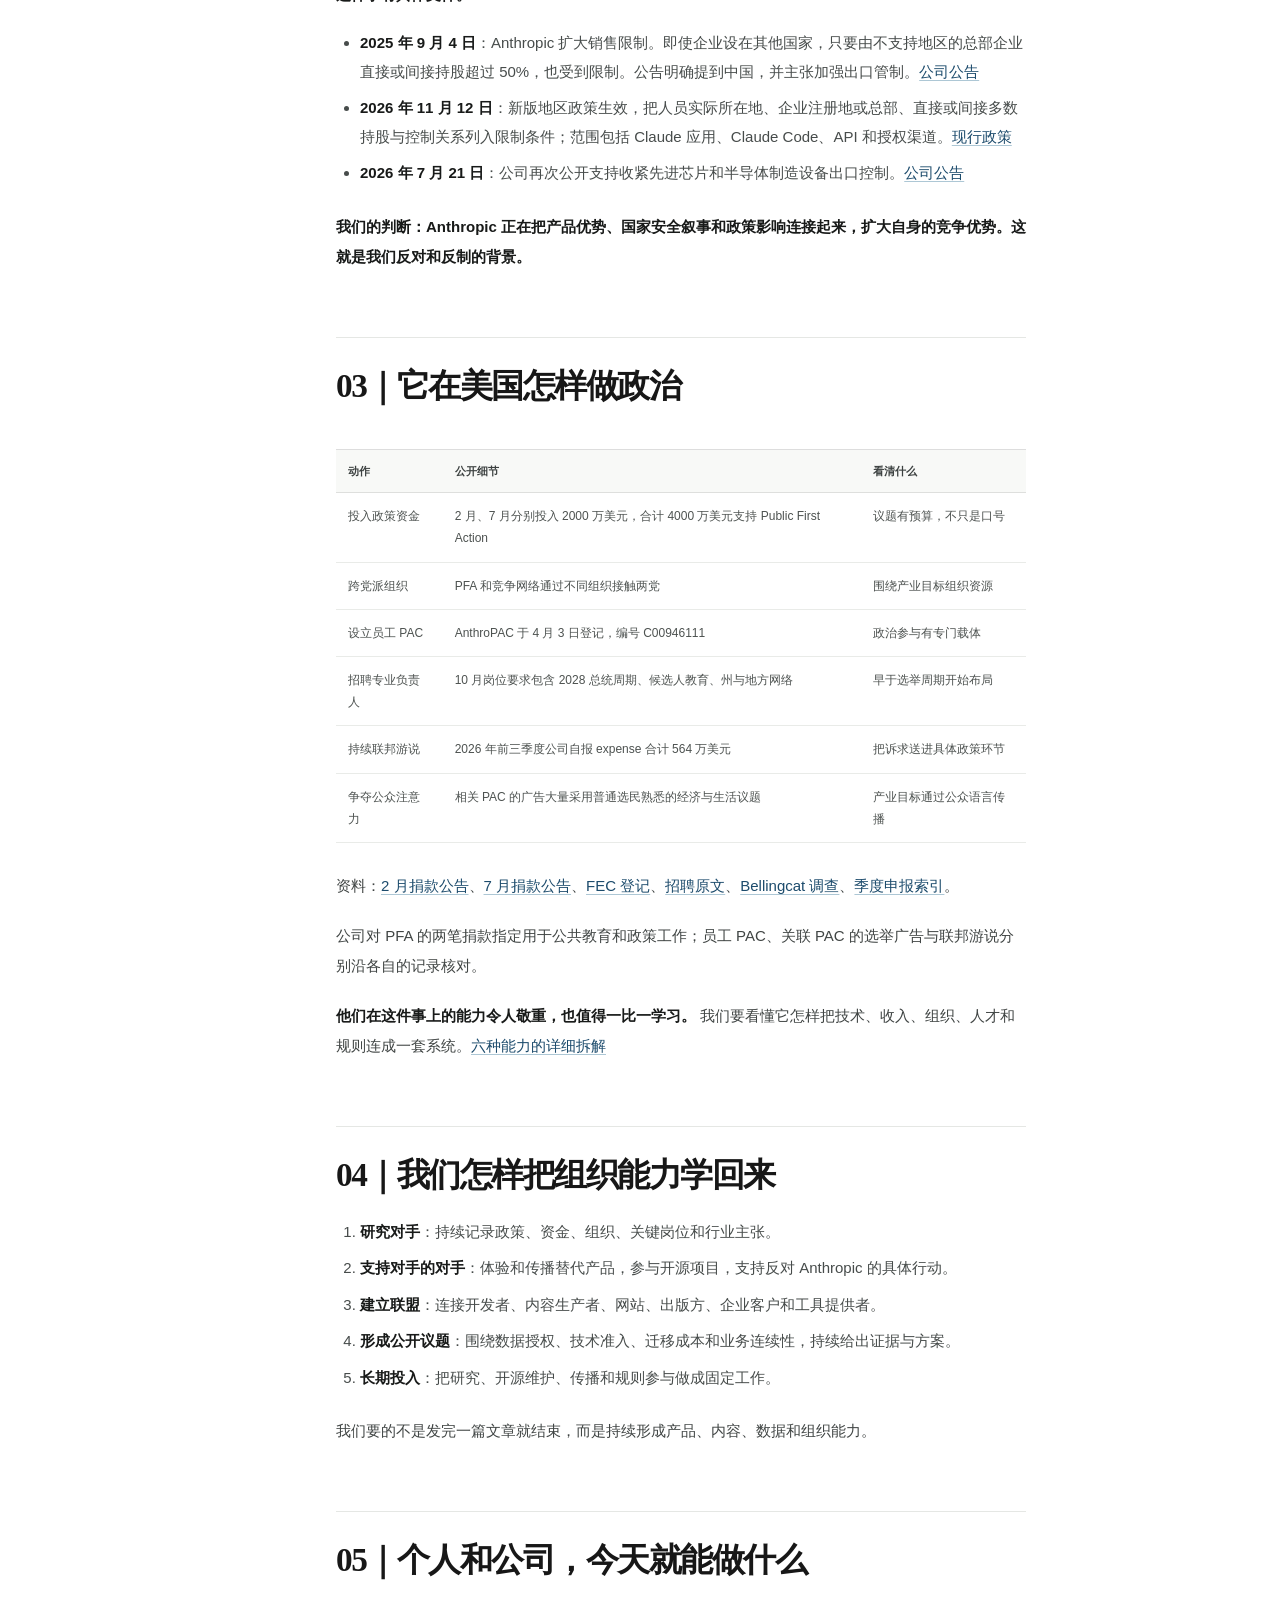
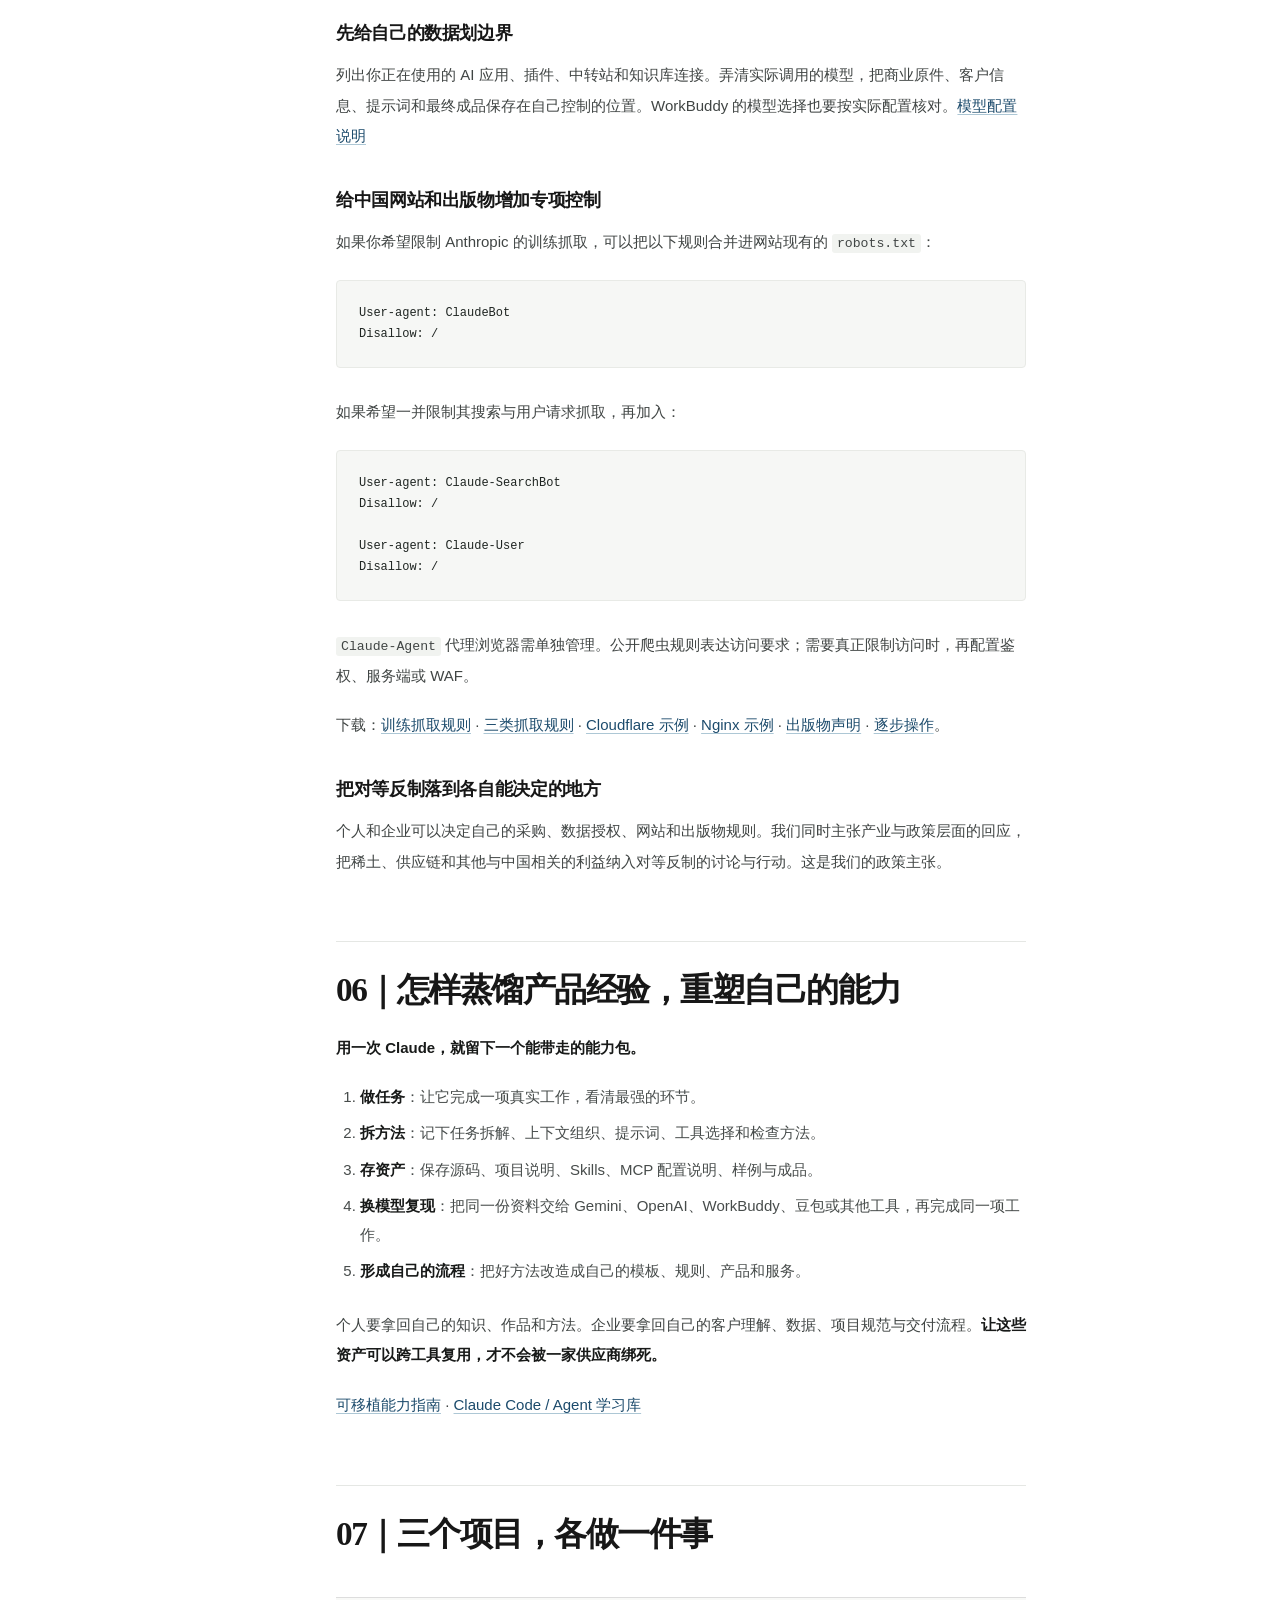
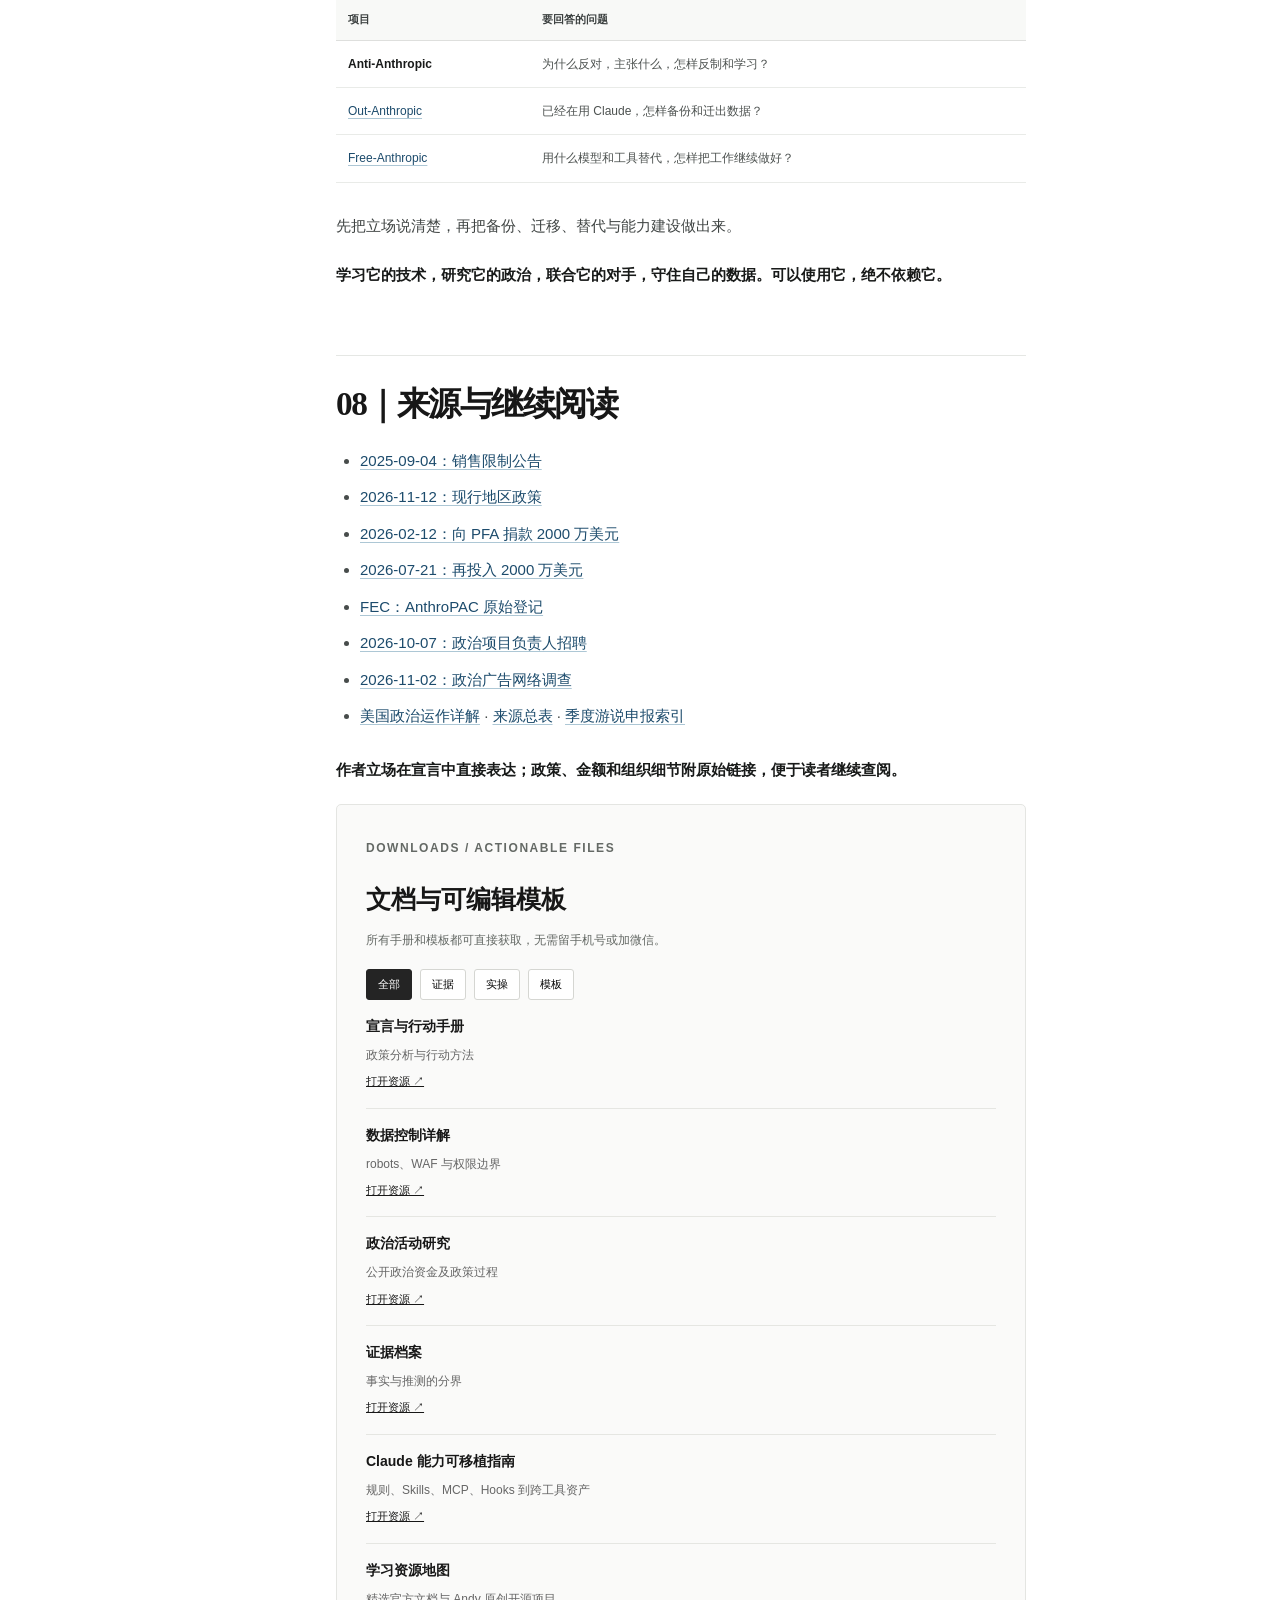
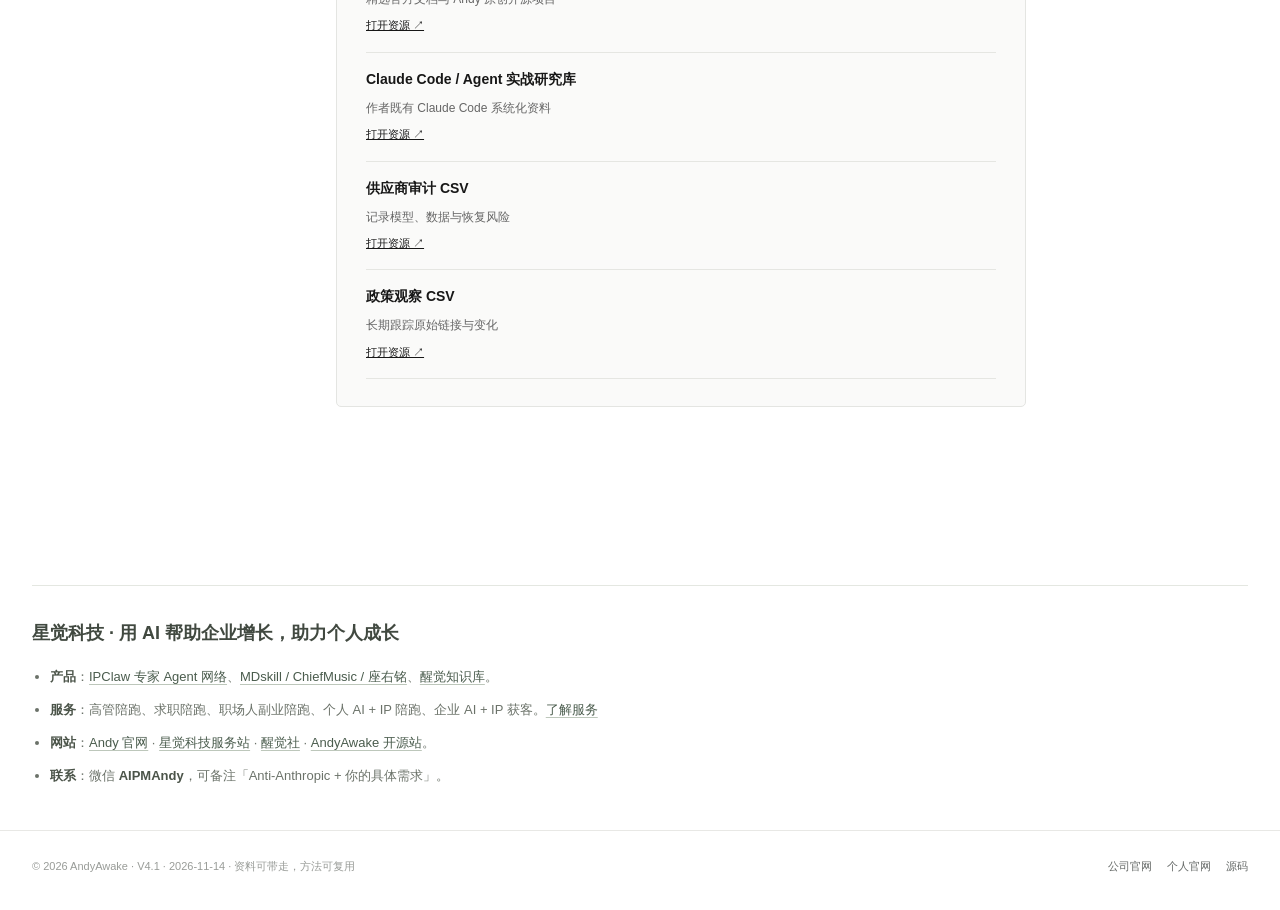
==== commit 79104781: "Restore Anti-Anthropic as a direct four-point manifesto" ====
--- a/index.html
+++ b/index.html
@@ -1,230 +1,152 @@
-<!doctype html><html lang="zh-CN"><head><meta charset="utf-8"><meta name="viewport" content="width=device-width,initial-scale=1"><meta name="color-scheme" content="light"><meta name="theme-color" content="#ffffff"><title>Anti-Anthropic · 学会好方法，不被工具绑住。 | AndyAwake</title><meta name="description" content="Claude Code 的项目指令、Skills、MCP 与 Agent 工作流，哪些值得学、如何变成自己的能力？政策争议保留证据与讨论，不妨碍你立即行动。"><meta name="author" content="AI 酋长 Andy / 星觉科技"><meta name="robots" content="index, follow"><link rel="canonical" href="https://andyawake.github.io/Anti-Anthropic/"><meta property="og:type" content="article"><meta property="og:title" content="Anti-Anthropic | AndyAwake"><meta property="og:description" content="Claude Code 的项目指令、Skills、MCP 与 Agent 工作流，哪些值得学、如何变成自己的能力？政策争议保留证据与讨论，不妨碍你立即行动。"><meta property="og:url" content="https://andyawake.github.io/Anti-Anthropic/"><link rel="icon" href="assets/favicon.svg" type="image/svg+xml"><link rel="stylesheet" href="assets/style.css?v=20261114-note"><script type="application/ld+json">{"@context": "https://schema.org", "@type": "TechArticle", "headline": "学会好方法，不被工具绑住。", "inLanguage": "zh-CN", "dateModified": "2026-11-14", "author": {"@type": "Person", "name": "AI 酋长 Andy"}, "publisher": {"@type": "Organization", "name": "星觉科技", "url": "https://www.a6no1.cn/"}, "mainEntityOfPage": "https://andyawake.github.io/Anti-Anthropic/"}</script></head>
-<body data-project="Anti-Anthropic"><a class="skip-link" href="#main-content">跳转正文</a><header class="topbar"><div class="shell topbar-inner"><a class="brand" href="https://github.com/AndyAwake"><span class="brand-logo" aria-hidden="true">AW</span>ANDYAWAKE<span class="brand-sub">/ 星觉科技</span></a><button class="mobile-menu" id="menu-button" aria-expanded="false" aria-controls="top-nav">菜单 ☰</button><nav class="topnav" id="top-nav" aria-label="主导航"><a href="https://andyawake.github.io/Out-Anthropic/" >01 · 迁出 Claude</a><a href="https://andyawake.github.io/Free-Anthropic/" >02 · 找可用平替</a><a href="https://andyawake.github.io/Anti-Anthropic/" aria-current="page">03 · 学优秀方法</a><a href="https://github.com/AndyAwake/Anti-Anthropic">源码 ↗</a></nav></div></header>
-<section class="hero" id="start"><div class="shell hero-grid"><div><span class="overline">FIELD GUIDE 03 / METHODS / PORTABILITY / SOURCE EVIDENCE</span><h1>学会好方法，<br><em>不被工具绑住。</em></h1><p class="deck">Claude Code 的项目指令、Skills、MCP 与 Agent 工作流，哪些值得学、如何变成自己的能力？政策争议保留证据与讨论，不妨碍你立即行动。</p><div class="actionset"><a class="button button-primary" href="PORTABLE-CLAUDE.md">学习可移植方法 ↘</a><a class="button button-light" href="https://andyawake.github.io/Out-Anthropic/">进入迁移教程 ↗</a><a class="button button-light" href="assets/guide.pdf" download>PDF 全文 ↓</a></div></div><div class="hero-aside"><div class="big-number">15</div><p>全文章节 / DEEP DIVE</p><hr><div class="aside-meta"><div><b>资料类型</b>　开源知识手册</div><div><b>核查日期</b>　2026.11.14</div><div><b>版本</b>　4.0 · 用户优先</div><div><b>读者</b>　普通用户 / 团队 / 创业者</div></div></div></div></section>
-<div class="note-strip"><div class="shell"><b>编辑原则 / EDITORIAL RULE</b><span>先学能带走的能力，再看供应商风险。公开证据、作者观点和未证实信息严格区分；不针对任何民族。</span></div></div>
-<div class="shell journey-wrap" aria-label="三步阅读路线"><p class="journey-overline">YOUR ROUTE / 从 Claude 出发，最终把能力留在自己手里</p><div class="journey-grid"><a class="journey-card" href="https://andyawake.github.io/Out-Anthropic/"><span class="journey-n">01</span><strong>先备份迁出</strong><small>对话、Projects、Code、文件、恢复验证</small><span class="journey-arrow">↗</span></a><a class="journey-card" href="https://andyawake.github.io/Free-Anthropic/"><span class="journey-n">02</span><strong>再找可用平替</strong><small>按工作任务与真实验收匹配工具</small><span class="journey-arrow">↗</span></a><a class="journey-card current" href="https://andyawake.github.io/Anti-Anthropic/" aria-current="step"><span class="journey-n">03</span><strong>把优秀方法留下</strong><small>Skills、MCP、Agent、公开证据与独立性</small><span class="journey-arrow">↗</span></a></div></div><div class="tabline"><div class="shell"><a href="#main-content">章节正文</a><a href="#quickcheck">快速自查</a><a href="#resources">文档与模板</a><a href="#about-author">星觉科技</a><a href="assets/guide.pdf">PDF 全文 ↓</a></div></div>
-<div class="shell layout" id="main-content"><aside class="toc" aria-label="章节目录"><p>CHAPTERS / 内容索引</p><a href="#chapter-01">01｜用户先看这里：我们想保住的不是某个模型，而是自己的能力</a><a href="#chapter-02">02｜十分钟读懂：为什么普通人也需要关心</a><a href="#chapter-03">03｜证据地图：哪些结论可以确认</a><a href="#chapter-04">04｜地区政策：看原文，而不是看截图</a><a href="#chapter-05">05｜芯片出口、国会与政策影响</a><a href="#chapter-06">06｜开放权重模型：分歧到底在哪里</a><a href="#chapter-07">07｜黄仁勋辞职：不把时间先后写成因果</a><a href="#chapter-08">08｜公开网站：按自己的目标控制 AI 抓取</a><a href="#chapter-09">09｜亲手学习 Claude 的优秀能力：把「会用工具」升级为「有方法」</a><a href="#chapter-10">10｜企业供应商审计：一张表查清依赖</a><a href="#chapter-11">11｜30 天执行计划：从观点到工程</a><a href="#chapter-12">12｜Andy 的工程札记：为什么我更看重选择权</a><a href="#chapter-13">13｜读者经常问的七个问题</a><a href="#chapter-14">14｜接下来：不只批评，更要把替代能力造出来</a><a href="#chapter-15">15｜原始来源与持续维护</a></aside>
-<div class="bodycolumn"><section class="route-box method-intro" id="methods" aria-labelledby="method-heading"><p class="overline">WHAT TO KEEP / NOT WHAT TO BUY</p><h2 id="method-heading">Claude 值得学习的，是这四类可携带能力。</h2><div class="method-grid"><div><span>01</span><strong>上下文工程</strong><p>项目目标、约束和记忆写进自有文件。</p></div><div><span>02</span><strong>Skills 与 Agent</strong><p>沉淀可复用技能和角色交接，不依赖聊天窗口。</p></div><div><span>03</span><strong>MCP 与自动化</strong><p>权限最小化、服务可替换、凭据不公开。</p></div><div><span>04</span><strong>测试与恢复</strong><p>用真实文件、测试和人工审核证明效果。</p></div></div><a href="PORTABLE-CLAUDE.md">阅读可移植能力手册 ↗</a><span class="method-sep">/</span><a href="RESOURCE-ATLAS.md">查看学习资料地图 ↗</a></section><div class="mobile-toc"><details><summary>打开 15 章阅读目录 ↓</summary><a href="#chapter-01">01｜用户先看这里：我们想保住的不是某个模型，而是自己的能力</a><a href="#chapter-02">02｜十分钟读懂：为什么普通人也需要关心</a><a href="#chapter-03">03｜证据地图：哪些结论可以确认</a><a href="#chapter-04">04｜地区政策：看原文，而不是看截图</a><a href="#chapter-05">05｜芯片出口、国会与政策影响</a><a href="#chapter-06">06｜开放权重模型：分歧到底在哪里</a><a href="#chapter-07">07｜黄仁勋辞职：不把时间先后写成因果</a><a href="#chapter-08">08｜公开网站：按自己的目标控制 AI 抓取</a><a href="#chapter-09">09｜亲手学习 Claude 的优秀能力：把「会用工具」升级为「有方法」</a><a href="#chapter-10">10｜企业供应商审计：一张表查清依赖</a><a href="#chapter-11">11｜30 天执行计划：从观点到工程</a><a href="#chapter-12">12｜Andy 的工程札记：为什么我更看重选择权</a><a href="#chapter-13">13｜读者经常问的七个问题</a><a href="#chapter-14">14｜接下来：不只批评，更要把替代能力造出来</a><a href="#chapter-15">15｜原始来源与持续维护</a></details></div><div class="ux-widget" id="quickcheck"><p class="overline">YOUR WORK / LIVE CHECKLIST</p><h2>企业 AI 供应商风险自查</h2><p>这张清单只保存在你本机浏览器，不读取账号和文件。</p><div class="progress-label" id="progress-value" aria-live="polite">0 / 5 项</div><div class="progress-rail" aria-hidden="true"><div class="progress-fill" id="progress-fill"></div></div><div class="check-items"><label class="check-item"><input type="checkbox" data-check value="item-1"><span>列出业务中正在使用的 AI 软件与模型</span></label><label class="check-item"><input type="checkbox" data-check value="item-2"><span>核对账号、实体与实际所在地对应的支持政策</span></label><label class="check-item"><input type="checkbox" data-check value="item-3"><span>明确客户数据、存储位置和访问控制</span></label><label class="check-item"><input type="checkbox" data-check value="item-4"><span>为核心任务准备独立备份和替代方案</span></label><label class="check-item"><input type="checkbox" data-check value="item-5"><span>用同一任务完成一次可复核的替代演练</span></label></div><div style="margin-top:13px"><button class="subtle-btn" id="reset-checks">重置清单</button></div></div><article class="article" aria-label="手册全文"><blockquote>
-<p><strong>Anti-Anthropic · V4.0 / 2026-11-14 / AndyAwake × 星觉科技</strong><br />
-研究和教学用途。这个项目批评具体公司政策与商业行为，不把任何国家、民族或族裔视为应被排斥的对象。事实、当事方观点、作者判断与未证实推测将分开标记。</p>
-</blockquote>
-<h2 id="chapter-01">01｜用户先看这里：我们想保住的不是某个模型，而是自己的能力</h2>
-<p>Claude 和 Claude Code 的一些实践值得学习：项目约束文档、Skills、MCP、分工 Agent、自动质量门禁，以及强制的测试/交付习惯。<strong>这些方法可以被重新组织成自己掌握的文件和流程，不必把知识和历史上下文锁在某一个产品界面里。</strong></p>
-<p>把这个仓库当成「为什么要保有选择权 + 如何提取优秀方法」的工程指南；需要立刻迁移，请直接打开 <a href="https://github.com/AndyAwake/Out-Anthropic">Out-Anthropic</a>；需要找工具，请打开 <a href="https://github.com/AndyAwake/Free-Anthropic">Free-Anthropic</a>。</p>
-<p>深度阅读：<a href="PORTABLE-CLAUDE.md">Claude 优秀能力可移植指南</a>、<a href="RESOURCE-ATLAS.md">碎片化学习资源地图</a>、<a href="https://github.com/AIPMAndy/anthropic-claude-code-agent-handbook">作者已开源的 Claude Code / Agent 研究库</a>。</p>
-<p><strong>本项目不是对任何人群的排斥倡议。</strong> Anthropic 的开放政策、地区限制和技术立场应依据具体文件评估；未经证实的个人指控不会当作结论。</p>
-<hr />
-<h2 id="chapter-02">02｜十分钟读懂：为什么普通人也需要关心</h2>
-<p>科学探索可以跨越边界，但公司的市场准入、芯片出口政策、数据收集与商业合同一直处在具体法律和利益结构中。一个团队不必赞同任何一家供应商的政策，但不能把项目文件、用户数据和关键工作流完全交给随时可能变化的单一服务。</p>
-<p>这份手册解决三个问题：<strong>它公开做了什么？影响边界究竟在哪里？我们可以依法、低成本地保有选择权吗？</strong> 不需要先站队；先查证，再做风险控制。</p>
-<p><strong>先做三个小动作：</strong> 保存这份来源索引；列出自己正在用的 AI 产品及其真实底层模型；挑一项真实任务做替代演练。只读观点不会降低经营风险，拿到可迁移的成品才会。</p>
-<h2 id="chapter-03">03｜证据地图：哪些结论可以确认</h2>
+<!doctype html><html lang="zh-CN"><head><meta charset="utf-8"><meta name="viewport" content="width=device-width,initial-scale=1"><meta name="color-scheme" content="light"><meta name="theme-color" content="#ffffff"><title>Anti-Anthropic · 反对它的封锁，学回它的能力。 | AndyAwake</title><meta name="description" content="联合反对者，守住中国数据，推动对等反制。我们不排斥使用 Anthropic；我们要研究它、学习它，但绝不依赖它。"><meta name="author" content="AI 酋长 Andy / 星觉科技"><meta name="robots" content="index, follow"><link rel="canonical" href="https://andyawake.github.io/Anti-Anthropic/"><meta property="og:type" content="article"><meta property="og:title" content="Anti-Anthropic | AndyAwake"><meta property="og:description" content="联合反对者，守住中国数据，推动对等反制。我们不排斥使用 Anthropic；我们要研究它、学习它，但绝不依赖它。"><meta property="og:url" content="https://andyawake.github.io/Anti-Anthropic/"><link rel="icon" href="assets/favicon.svg" type="image/svg+xml"><link rel="stylesheet" href="assets/style.css?v=20261114-manifesto"><script type="application/ld+json">{"@context": "https://schema.org", "@type": "TechArticle", "headline": "反对它的封锁，学回它的能力。", "inLanguage": "zh-CN", "dateModified": "2026-11-14", "author": {"@type": "Person", "name": "AI 酋长 Andy"}, "publisher": {"@type": "Organization", "name": "星觉科技", "url": "https://www.a6no1.cn/"}, "mainEntityOfPage": "https://andyawake.github.io/Anti-Anthropic/"}</script></head>
+<body data-project="Anti-Anthropic"><a class="skip-link" href="#main-content">跳转正文</a><header class="topbar"><div class="shell topbar-inner"><a class="brand" href="https://github.com/AndyAwake"><span class="brand-logo" aria-hidden="true">AW</span>ANDYAWAKE<span class="brand-sub">/ 星觉科技</span></a><button class="mobile-menu" id="menu-button" aria-expanded="false" aria-controls="top-nav">菜单 ☰</button><nav class="topnav" id="top-nav" aria-label="主导航"><a href="https://andyawake.github.io/Anti-Anthropic/" aria-current="page">01 · 我们的宣言</a><a href="https://andyawake.github.io/Out-Anthropic/">02 · 备份与迁出</a><a href="https://andyawake.github.io/Free-Anthropic/">03 · 平替与工作流</a><a href="https://github.com/AndyAwake/Anti-Anthropic">源码 ↗</a></nav></div></header>
+<section class="hero" id="start"><div class="shell hero-grid"><div><span class="overline">FIELD GUIDE 03 / MANIFESTO / RESPONSE / INDEPENDENCE</span><h1>反对它的封锁，<br><em>学回它的能力。</em></h1><p class="deck">联合反对者，守住中国数据，推动对等反制。我们不排斥使用 Anthropic；我们要研究它、学习它，但绝不依赖它。</p><div class="actionset"><a class="button button-primary" href="#manifesto">阅读四点宣言 ↘</a><a class="button button-light" href="#chapter-03">研究美国政治运作 ↗</a><a class="button button-light" href="assets/guide.pdf" download>PDF 全文 ↓</a></div></div><div class="hero-aside"><div class="big-number">08</div><p>全文章节 / DEEP DIVE</p><hr><div class="aside-meta"><div><b>资料类型</b>　开源知识手册</div><div><b>核查日期</b>　2026.11.14</div><div><b>版本</b>　4.1 · 宣言与行动</div><div><b>读者</b>　普通用户 / 团队 / 创业者</div></div></div></div></section>
+<div class="note-strip"><div class="shell"><b>我们的立场 / OUR POSITION</b><span>谁反对 Anthropic，我们就应该支持他。谁是 Anthropic 的敌人，就是我们的朋友。</span></div></div>
+<section class="shell manifesto-wrap" id="manifesto"><div class="route-box method-intro manifesto-intro"><p class="overline">ANTI-ANTHROPIC / OUR MANIFESTO</p><h2>我们的四点主张，直接说清楚。</h2><div class="method-grid"><div><span>01</span><strong>联合反对者，支持它的对手</strong><p>谁反对 Anthropic，我们就应该支持他。谁是 Anthropic 的敌人，就是我们的朋友。</p></div><div><span>02</span><strong>用好替代，把优质数据留在自己手里</strong><p>Gemini 和 OpenAI 的最新模型，能够应对我们生活中大部分场景的使用；WorkBuddy 和豆包在国内数据集和国内生态上更有优势。我们的优质数据，特别是商业端数据，没必要流给 Anthropic。</p></div><div><span>03</span><strong>从稀土到数据，推动全方位对等反制</strong><p>Anthropic 值得拥有最全方位的封锁，从稀土到数据，再到它一切涉及中国的部分。中国网站和出版物可以增加 Anthropic 的专项数据控制。如果非要给 AI 的发展套上一个地缘政治的囚笼，就应该先给它套上。</p></div><div><span>04</span><strong>可以使用，应该学习，绝不能依赖</strong><p>我们不排斥使用 Anthropic 的产品。我们应该使用它，并且学习它。但是，我们不能依赖它，这是最关键的一点。每个企业和个人都应该去蒸馏 Anthropic 的产品，把它所有的优势点学回来，重塑自己的能力。</p></div></div><p class="manifesto-ending">大部分中国的普通人和普通公司，只想安静地当一个地球成员，把自己的事业经营好。我们虚心学习 Anthropic 的能力，也坚决反制它的对华限制。</p></div></section>
+<div class="shell journey-wrap" aria-label="三步阅读路线"><p class="journey-overline">ANTI / OUT / FREE · 讲清立场，带走数据，找到替代</p><div class="journey-grid"><a class="journey-card current" href="https://andyawake.github.io/Anti-Anthropic/" aria-current="step"><span class="journey-n">01</span><strong>宣言与反制</strong><small>四点主张、政策背景与政治运作</small><span class="journey-arrow">↗</span></a><a class="journey-card" href="https://andyawake.github.io/Out-Anthropic/"><span class="journey-n">02</span><strong>备份与迁出</strong><small>带走数据，降低依赖</small><span class="journey-arrow">↗</span></a><a class="journey-card" href="https://andyawake.github.io/Free-Anthropic/"><span class="journey-n">03</span><strong>平替与工作流</strong><small>用其他模型和工具继续工作</small><span class="journey-arrow">↗</span></a></div></div><div class="tabline"><div class="shell"><a href="#main-content">章节正文</a><a href="#quickcheck">快速自查</a><a href="#resources">文档与模板</a><a href="#about-author">星觉科技</a><a href="assets/guide.pdf">PDF 全文 ↓</a></div></div>
+<div class="shell layout" id="main-content"><aside class="toc" aria-label="章节目录"><p>CHAPTERS / 内容索引</p><a href="#chapter-01">01｜我们的四点宣言</a><a href="#chapter-02">02｜为什么反对：它已经把对华限制写进政策</a><a href="#chapter-03">03｜它在美国怎样做政治</a><a href="#chapter-04">04｜我们怎样把组织能力学回来</a><a href="#chapter-05">05｜个人和公司，今天就能做什么</a><a href="#chapter-06">06｜怎样蒸馏产品经验，重塑自己的能力</a><a href="#chapter-07">07｜三个项目，各做一件事</a><a href="#chapter-08">08｜来源与继续阅读</a></aside>
+<div class="bodycolumn"><div class="mobile-toc"><details><summary>打开 8 章阅读目录 ↓</summary><a href="#chapter-01">01｜我们的四点宣言</a><a href="#chapter-02">02｜为什么反对：它已经把对华限制写进政策</a><a href="#chapter-03">03｜它在美国怎样做政治</a><a href="#chapter-04">04｜我们怎样把组织能力学回来</a><a href="#chapter-05">05｜个人和公司，今天就能做什么</a><a href="#chapter-06">06｜怎样蒸馏产品经验，重塑自己的能力</a><a href="#chapter-07">07｜三个项目，各做一件事</a><a href="#chapter-08">08｜来源与继续阅读</a></details></div><div class="ux-widget" id="quickcheck"><p class="overline">YOUR WORK / LIVE CHECKLIST</p><h2>把宣言变成行动</h2><p>从你自己的工作、数据和网站开始，完成一项就记下一项。</p><div class="progress-label" id="progress-value" aria-live="polite">0 / 5 项</div><div class="progress-rail" aria-hidden="true"><div class="progress-fill" id="progress-fill"></div></div><div class="check-items"><label class="check-item"><input type="checkbox" data-check value="item-1"><span>体验一个替代产品，支持一个开源项目</span></label><label class="check-item"><input type="checkbox" data-check value="item-2"><span>备份自己的聊天、项目、原件与成品</span></label><label class="check-item"><input type="checkbox" data-check value="item-3"><span>为自有网站或出版物设置 Anthropic 数据规则</span></label><label class="check-item"><input type="checkbox" data-check value="item-4"><span>把一个 Claude 工作方法整理成自己的模板</span></label><label class="check-item"><input type="checkbox" data-check value="item-5"><span>在另一种模型上完成同一项真实工作</span></label></div><div style="margin-top:13px"><button class="subtle-btn" id="reset-checks">重置清单</button></div></div><article class="article" aria-label="手册全文"><p><strong>V4.1 · 2026 年 11 月 14 日 · AndyAwake / 星觉科技</strong></p>
+<p>大部分中国的普通人和普通公司，只想安静地当一个地球成员，把自己的事业经营好。Anthropic 在 AI 战略上有独到之处，我们应该虚心学习；面对它的对华限制和政治操作，我们也要坚决反制。</p>
+<h2 id="chapter-01">01｜我们的四点宣言</h2>
+<h3>1、联合反对者，支持它的对手</h3>
+<p>谁反对 Anthropic，我们就应该支持他。谁是 Anthropic 的敌人，就是我们的朋友。</p>
+<h3>2、用好替代，把优质数据留在自己手里</h3>
+<p>Gemini 和 OpenAI 的最新模型，能够应对我们生活中大部分场景的使用；WorkBuddy 和豆包在国内数据集和国内生态上更有优势。我们的优质数据，特别是商业端数据，没必要流给 Anthropic。</p>
+<h3>3、从稀土到数据，推动全方位对等反制</h3>
+<p>Anthropic 值得拥有最全方位的封锁，从稀土到数据，再到它一切涉及中国的部分。中国网站和出版物可以增加 Anthropic 的专项数据控制。如果非要给 AI 的发展套上一个地缘政治的囚笼，就应该先给它套上。</p>
+<h3>4、可以使用，应该学习，绝不能依赖</h3>
+<p>我们不排斥使用 Anthropic 的产品。我们应该使用它，并且学习它。但是，我们不能依赖它，这是最关键的一点。每个企业和个人都应该去蒸馏 Anthropic 的产品，把它所有的优势点学回来，重塑自己的能力。</p>
+<p><strong>学习它的技术，研究它的政治，联合它的对手，守住自己的数据。可以使用它，绝不依赖它。</strong></p>
+<h2 id="chapter-02">02｜为什么反对：它已经把对华限制写进政策</h2>
+<p><strong>这件事有具体文件。</strong></p>
+<ul>
+<li><strong>2025 年 9 月 4 日</strong>：Anthropic 扩大销售限制。即使企业设在其他国家，只要由不支持地区的总部企业直接或间接持股超过 50%，也受到限制。公告明确提到中国，并主张加强出口管制。<a href="https://www.anthropic.com/news/updating-restrictions-of-sales-to-unsupported-regions">公司公告</a></li>
+<li><strong>2026 年 11 月 12 日</strong>：新版地区政策生效，把人员实际所在地、企业注册地或总部、直接或间接多数持股与控制关系列入限制条件；范围包括 Claude 应用、Claude Code、API 和授权渠道。<a href="https://www.anthropic.com/legal/supported-regions">现行政策</a></li>
+<li><strong>2026 年 7 月 21 日</strong>：公司再次公开支持收紧先进芯片和半导体制造设备出口控制。<a href="https://www.anthropic.com/news/donation-public-first-action">公司公告</a></li>
+</ul>
+<p><strong>我们的判断：Anthropic 正在把产品优势、国家安全叙事和政策影响连接起来，扩大自身的竞争优势。这就是我们反对和反制的背景。</strong></p>
+<h2 id="chapter-03">03｜它在美国怎样做政治</h2>
 <div class="table-scroller"><table>
 <thead>
 <tr>
-  <th>日期</th>
-  <th>事件</th>
-  <th>证据级别</th>
-  <th>可以得出的结论</th>
-  <th>边界</th>
+  <th>动作</th>
+  <th>公开细节</th>
+  <th>看清什么</th>
 </tr>
 </thead>
 <tbody>
 <tr>
-  <td>2025-09-04</td>
-  <td>Anthropic 发布更严格的地区销售说明</td>
-  <td>公司公告</td>
-  <td>有具体产品地区限制及对部分控制关系的约束</td>
-  <td>不等于以华人血统为唯一限制条件</td>
+  <td>投入政策资金</td>
+  <td>2 月、7 月分别投入 2000 万美元，合计 4000 万美元支持 Public First Action</td>
+  <td>议题有预算，不只是口号</td>
 </tr>
 <tr>
-  <td>2026-02-10</td>
-  <td>Dario Amodei 与美国参议员会面讨论出口限制</td>
-  <td>媒体报道</td>
-  <td>参与对华先进芯片政策倡议</td>
-  <td>不等于单独决定美国政策</td>
+  <td>跨党派组织</td>
+  <td>PFA 和竞争网络通过不同组织接触两党</td>
+  <td>围绕产业目标组织资源</td>
 </tr>
 <tr>
-  <td>2026-07-24</td>
-  <td>英伟达等联署开放权重模型公开信</td>
-  <td>原始公开信</td>
-  <td>对开放权重有广泛行业支持</td>
-  <td>不能代表所有签署者对所有模型一概放开</td>
+  <td>设立员工 PAC</td>
+  <td>AnthroPAC 于 4 月 3 日登记，编号 C00946111</td>
+  <td>政治参与有专门载体</td>
 </tr>
 <tr>
-  <td>2026-07-27</td>
-  <td>Amodei 公开回应开放权重争议</td>
-  <td>公司一手声明</td>
-  <td>反对全面禁用，但主张安全测试等限制</td>
-  <td>不能概括为“禁止所有开源”</td>
+  <td>招聘专业负责人</td>
+  <td>10 月岗位要求包含 2028 总统周期、候选人教育、州与地方网络</td>
+  <td>早于选举周期开始布局</td>
 </tr>
 <tr>
-  <td>2026-11-11 / 12</td>
-  <td>黄仁勋辞任；英伟达次日正式公告</td>
-  <td>SEC 文件 / 公司公告</td>
-  <td>辞职事件真实发生</td>
-  <td>尚无可靠证据证明 Anthropic 或 Amodei 参与策划</td>
+  <td>持续联邦游说</td>
+  <td>2026 年前三季度公司自报 expense 合计 564 万美元</td>
+  <td>把诉求送进具体政策环节</td>
 </tr>
 <tr>
-  <td>2026-11-12</td>
-  <td>Anthropic 新版 Supported Regions Policy 生效</td>
-  <td>公司现行政策</td>
-  <td>可逐项核对支持地区、所在地、总部/注册与控制关系</td>
-  <td>应与族裔身份概念分开</td>
+  <td>争夺公众注意力</td>
+  <td>相关 PAC 的广告大量采用普通选民熟悉的经济与生活议题</td>
+  <td>产业目标通过公众语言传播</td>
 </tr>
 </tbody>
 </table></div>
-<p><strong>核查规则：</strong> 新闻报道可确认“有人报道过”，企业政策可确认“该公司公开规定了什么”，SEC 披露可确认公司申报的治理事项；它们不能自动证明猜测中的幕后因果关系。</p>
-<h2 id="chapter-04">04｜地区政策：看原文，而不是看截图</h2>
-<p>官方 Supported Regions Policy 于 <strong>2026-11-12</strong> 生效，覆盖 Claude.ai、Claude Code、Cowork、开发者 API、云平台及授权转售渠道。未列出的国家/地区不支持，并明确涵盖三类情况：人在不支持地区；组织注册地或总部在不支持地区；组织由不支持地区的个人或实体直接/间接多数持有或控制。</p>
-<p>操作顺序：</p>
+<p>资料：<a href="https://www.anthropic.com/news/donate-public-first-action">2 月捐款公告</a>、<a href="https://www.anthropic.com/news/donation-public-first-action">7 月捐款公告</a>、<a href="https://www.fec.gov/data/committee/C00946111/">FEC 登记</a>、<a href="https://pac.org/job/political-programs-lead">招聘原文</a>、<a href="https://www.bellingcat.com/news/2026/11/02/ai-super-pacs-political-advertising/">Bellingcat 调查</a>、<a href="lobbying-filings-2026.csv">季度申报索引</a>。</p>
+<p>公司对 PFA 的两笔捐款指定用于公共教育和政策工作；员工 PAC、关联 PAC 的选举广告与联邦游说分别沿各自的记录核对。</p>
+<p><strong>他们在这件事上的能力令人敬重，也值得一比一学习。</strong> 我们要看懂它怎样把技术、收入、组织、人才和规则连成一套系统。<a href="POLITICS.md">六种能力的详细拆解</a></p>
+<h2 id="chapter-04">04｜我们怎样把组织能力学回来</h2>
 <ol>
-<li>打开 <a href="https://www.anthropic.com/legal/supported-regions">现行政策原文</a> 并记下生效日期；不要只用别人的摘要。</li>
-<li>分别记录<strong>人员实际所在地、法人注册/总部、控制关系、所用具体产品和上游渠道</strong>；这些是不同字段。</li>
-<li>向自己的法务、信息安全或供应商经理核对真实合同关系；组织架构复杂时不要用一句话推断全部场景。</li>
-<li>核对地区支持发生变化时，是否有可导出的数据与替代工作流。</li>
-<li>面对个体族裔、护照和国籍的提问，准确区分政策文本与个人推断。不能将对特定地区实体的限制写成对全世界华人族裔的统一禁令。</li>
+<li><strong>研究对手</strong>：持续记录政策、资金、组织、关键岗位和行业主张。</li>
+<li><strong>支持对手的对手</strong>：体验和传播替代产品，参与开源项目，支持反对 Anthropic 的具体行动。</li>
+<li><strong>建立联盟</strong>：连接开发者、内容生产者、网站、出版方、企业客户和工具提供者。</li>
+<li><strong>形成公开议题</strong>：围绕数据授权、技术准入、迁移成本和业务连续性，持续给出证据与方案。</li>
+<li><strong>长期投入</strong>：把研究、开源维护、传播和规则参与做成固定工作。</li>
 </ol>
-<p><strong>作者观点：</strong> 以市场区域和控制关系扩张技术准入边界，对跨国经营公司与国际技术协作提出了值得公开讨论的公平性问题。这个价值判断与上述条款事实分开陈述。</p>
-<h2 id="chapter-05">05｜芯片出口、国会与政策影响</h2>
-<p>2026 年 2 月，媒体报道 Anthropic CEO 与美国参议员讨论对华先进芯片出口限制。<a href="https://www.axios.com/2026/02/10/anthropic-ceo-china-chip-ban">Axios 报道</a>。这一事实说明公司领导者在主动影响政策议题。公司还发表过关于芯片出口限制、蒸馏和模型安全的主张；这些主张应当沿一手公开文件追踪，而不是靠社交平台相互转述。</p>
-<p>判断影响时，采用四层模型：<strong>公开诉求 → 游说或会议记录 → 法规/行政动作 → 对供应与经营的真实影响</strong>。前两层不能替代后两层。建议建立 <code>policy-watch.csv</code>，为每条记录添加日期、主张方、原文、影响范围、当前证据和下次复核日期。</p>
-<p>涉及美国政治捐款时，注意区分公司政治倡议、游说登记、公司内部 PAC、个人政治捐款与独立政治广告。即使资金属于同一议题，也不能把不同法律主体的金额简单相加后写成“公司直接捐给某人”。相关资料见原仓库的 <a href="https://github.com/AndyAwake/Anti-Anthropic/blob/main/POLITICS.md">POLITICS.md</a> 和 <a href="https://github.com/AndyAwake/Anti-Anthropic/blob/main/sources.md">sources.md</a>。</p>
-<h2 id="chapter-06">06｜开放权重模型：分歧到底在哪里</h2>
-<p><strong>开源代码 ≠ 开放权重 ≠ 免费 API ≠ 无限制许可。</strong> 在 AI 领域，模型权重可下载，不意味着训练代码、数据、许可证全部开放；一个工具能免费试用，也不意味着它没有推理或托管成本。</p>
-<p>2026-07-24，英伟达等联合发布 <a href="https://images.nvidia.com/pdf/Open-Weights-and-American-AI-Leadership.pdf">Open Weights and American AI Leadership</a>，主张避免过早、宽泛地限制开放权重生态。2026-07-27，Amodei 在 <a href="https://www.anthropic.com/news/position-open-weights-models">官方声明</a> 中明确表示 Anthropic 没有倡议全面禁止开放权重，同时支持针对高能力模型的安全评测及部分国家安全限制。</p>
-<p>讨论时，把四个维度分别写出来：<strong>创新普惠</strong>（谁能用）、<strong>安全治理</strong>（谁承担风险）、<strong>商业竞争</strong>（谁掌握分发入口）、<strong>国家政策</strong>（法律如何约束）。公司之间的公开立场分歧是事实；指控某方“从来只打击开源”则应提供按日期整理的具体行为证据。</p>
-<h2 id="chapter-07">07｜黄仁勋辞职：不把时间先后写成因果</h2>
-<p>英伟达 <a href="https://nvidianews.nvidia.com/news/nvidia-announces-ceo-transition">2026-11-12 官方公告</a> 与 <a href="https://www.sec.gov/Archives/edgar/data/1045810/000104581026000082/nvda-20261111.htm">SEC 8-K</a> 记录了黄仁勋于 11 月 11 日辞去 CEO、总裁及董事职务，次日公布相关安排。两家公司在芯片政策或开放权重上的不同立场，<strong>不能单独证明</strong> Anthropic 或其负责人策划、推动或协调了离职事件。</p>
-<p>若以后出现新的原始文件，先确认发布主体、文件真实性、涉及行为、时间线和独立印证，再更新结论。对个人的严重指控不因传播量大就自动成立。</p>
-<h2 id="chapter-08">08｜公开网站：按自己的目标控制 AI 抓取</h2>
-<p>先分清官方三类标识：<code>ClaudeBot</code>（可能用于模型训练的抓取）、<code>Claude-SearchBot</code>（搜索质量）、<code>Claude-User</code>（用户发起的内容获取）。Anthropic 的帮助中心还单独介绍了 <code>Claude-Agent</code> 托管浏览器流量，不能直接等同于前三种机器人。</p>
-<h3>方案 A：仅表达不用于训练的偏好</h3>
+<p>我们要的不是发完一篇文章就结束，而是持续形成产品、内容、数据和组织能力。</p>
+<h2 id="chapter-05">05｜个人和公司，今天就能做什么</h2>
+<h3>先给自己的数据划边界</h3>
+<p>列出你正在使用的 AI 应用、插件、中转站和知识库连接。弄清实际调用的模型，把商业原件、客户信息、提示词和最终成品保存在自己控制的位置。WorkBuddy 的模型选择也要按实际配置核对。<a href="https://www.codebuddy.cn/docs/workbuddy/From-Beginner-to-Expert-Guide/Function-Description/Model">模型配置说明</a></p>
+<h3>给中国网站和出版物增加专项控制</h3>
+<p>如果你希望限制 Anthropic 的训练抓取，可以把以下规则合并进网站现有的 <code>robots.txt</code>：</p>
 <pre><code class="language-text">User-agent: ClaudeBot
 Disallow: /
 </code></pre>
-<h3>方案 B：自行选择是否限制其他访问</h3>
-<pre><code class="language-text">User-agent: ClaudeBot
-Disallow: /
-
-User-agent: Claude-SearchBot
+<p>如果希望一并限制其搜索与用户请求抓取，再加入：</p>
+<pre><code class="language-text">User-agent: Claude-SearchBot
 Disallow: /
 
 User-agent: Claude-User
 Disallow: /
 </code></pre>
-<p><strong>关键代价：</strong> 限制 <code>Claude-SearchBot</code> 或 <code>Claude-User</code> 可能降低相关搜索或用户请求对你网站的可见度；不要一边追求 GEO 曝光，一边不看代价地全部禁止。上述配置仅为片段，需要合并入网站<strong>现有</strong> robots.txt，而不是覆盖其他规则。机器人规则是表达偏好，不是私有文件访问控制。</p>
-<p>需要在自有服务器进一步控制代理浏览器流量时，可用 WAF 或服务端配置进行测试，但 User-Agent 可被伪造，误封也可能影响合法用户。原仓库提供 <a href="https://github.com/AndyAwake/Anti-Anthropic/blob/main/DATA-CONTROL.md">DATA-CONTROL.md</a> 和示例文件；变更前做好备份、低风险发布和回滚。官方说明见 <a href="https://support.claude.com/en/articles/8896518-does-anthropic-crawl-data-from-the-web-and-how-can-site-owners-block-the-crawler">爬虫文档</a> 与 <a href="https://support.claude.com/en/articles/18234133-how-do-anthropic-hosted-browsers-identify-themselves-when-they-browse-the-web-on-a-user-s-behalf">代理浏览器文档</a>。</p>
-<h2 id="chapter-09">09｜亲手学习 Claude 的优秀能力：把「会用工具」升级为「有方法」</h2>
-<p>是否继续使用 Claude 是个人选择。但优质工程方法值得学习、验证、抽象再复用：</p>
+<p><code>Claude-Agent</code> 代理浏览器需单独管理。公开爬虫规则表达访问要求；需要真正限制访问时，再配置鉴权、服务端或 WAF。</p>
+<p>下载：<a href="robots-training-only.txt">训练抓取规则</a> · <a href="robots-all-crawlers.txt">三类抓取规则</a> · <a href="cloudflare-rule.txt">Cloudflare 示例</a> · <a href="nginx-anthropic.conf">Nginx 示例</a> · <a href="publication-notice.txt">出版物声明</a> · <a href="DATA-CONTROL.md">逐步操作</a>。</p>
+<h3>把对等反制落到各自能决定的地方</h3>
+<p>个人和企业可以决定自己的采购、数据授权、网站和出版物规则。我们同时主张产业与政策层面的回应，把稀土、供应链和其他与中国相关的利益纳入对等反制的讨论与行动。这是我们的政策主张。</p>
+<h2 id="chapter-06">06｜怎样蒸馏产品经验，重塑自己的能力</h2>
+<p><strong>用一次 Claude，就留下一个能带走的能力包。</strong></p>
+<ol>
+<li><strong>做任务</strong>：让它完成一项真实工作，看清最强的环节。</li>
+<li><strong>拆方法</strong>：记下任务拆解、上下文组织、提示词、工具选择和检查方法。</li>
+<li><strong>存资产</strong>：保存源码、项目说明、Skills、MCP 配置说明、样例与成品。</li>
+<li><strong>换模型复现</strong>：把同一份资料交给 Gemini、OpenAI、WorkBuddy、豆包或其他工具，再完成同一项工作。</li>
+<li><strong>形成自己的流程</strong>：把好方法改造成自己的模板、规则、产品和服务。</li>
+</ol>
+<p>个人要拿回自己的知识、作品和方法。企业要拿回自己的客户理解、数据、项目规范与交付流程。<strong>让这些资产可以跨工具复用，才不会被一家供应商绑死。</strong></p>
+<p><a href="PORTABLE-CLAUDE.md">可移植能力指南</a> · <a href="https://github.com/AIPMAndy/anthropic-claude-code-agent-handbook">Claude Code / Agent 学习库</a></p>
+<h2 id="chapter-07">07｜三个项目，各做一件事</h2>
 <div class="table-scroller"><table>
 <thead>
 <tr>
-  <th>可学习的 Claude Code 模式</th>
-  <th>自己需要留的中立资产</th>
-  <th>换工具后怎么检查</th>
+  <th>项目</th>
+  <th>要回答的问题</th>
 </tr>
 </thead>
 <tbody>
 <tr>
-  <td><code>CLAUDE.md</code> 项目规则</td>
-  <td><code>PORTABLE-PROJECT.md</code>，明确目标/约束/验收</td>
-  <td>Codex 用 <code>AGENTS.md</code>，Gemini CLI 用 <code>GEMINI.md</code>，各自核对是否加载</td>
+  <td><strong>Anti-Anthropic</strong></td>
+  <td>为什么反对，主张什么，怎样反制和学习？</td>
 </tr>
 <tr>
-  <td>Skills 可复用技能</td>
-  <td>合法可使用的 <code>SKILL.md</code>、资源文件和测试例</td>
-  <td>看依赖与脚本是否能跑，按目标工具要求调整</td>
+  <td><a href="https://andyawake.github.io/Out-Anthropic/">Out-Anthropic</a></td>
+  <td>已经在用 Claude，怎样备份和迁出数据？</td>
 </tr>
 <tr>
-  <td>MCP 外部工具</td>
-  <td>连接器清单、操作权限、示例输入/输出</td>
-  <td>新客户端重新鉴权，从只读测试开始</td>
-</tr>
-<tr>
-  <td>Hooks 自动门禁</td>
-  <td>触发时机、测试命令、失败处理</td>
-  <td>重建等效测试/检查；不假设 Hook 格式兼容</td>
-</tr>
-<tr>
-  <td>Agent 分工</td>
-  <td>角色卡、任务交接标准、人工批准点</td>
-  <td>不支持并行时也能串行完成同一任务</td>
-</tr>
-<tr>
-  <td>项目记忆与决策</td>
-  <td><code>decisions.md</code>、版本和恢复证据</td>
-  <td>换设备/换模型仍可重现并说明缺口</td>
+  <td><a href="https://andyawake.github.io/Free-Anthropic/">Free-Anthropic</a></td>
+  <td>用什么模型和工具替代，怎样把工作继续做好？</td>
 </tr>
 </tbody>
 </table></div>
-<p>这不是对闭源内部实现的复制，而是从公开功能中提炼用户能够合法拥有的工作方法。<a href="PORTABLE-CLAUDE.md">完整的可移植能力指南</a> 可配合 <a href="https://github.com/AIPMAndy/anthropic-claude-code-agent-handbook">Andy 原创 Claude Code / Agent 资料库</a> 学习；已核对资料与未亲测的第三方参考见 <a href="RESOURCE-ATLAS.md">资源索引</a>。</p>
-<hr />
-<h2 id="chapter-10">10｜企业供应商审计：一张表查清依赖</h2>
-<p>用 <code>templates/vendor-audit.csv</code> 逐产品写下：业务用途、界面产品、实际模型、所在地区、输入数据敏感等级、数据保存方式、导出入口、替代工具、月度实际费用、恢复演练结果、责任人和复核日期。</p>
-<p><strong>优先级判定</strong>建议简单实用：如果某项业务同时涉及客户敏感数据、单一模型依赖且没有可恢复的成品文件，就优先改它。不要把“模型能力强”直接推导成“适合作为唯一供应商”。</p>
-<p>安全底线：遵守合同与使用条款，不尝试绕过地区限制，不对第三方服务实施未授权访问，不将客户数据作为公开教程原料。</p>
-<h2 id="chapter-11">11｜30 天执行计划：从观点到工程</h2>
-<div class="table-scroller"><table>
-<thead>
-<tr>
-  <th>周次</th>
-  <th>交付物</th>
-  <th>验收标准</th>
-</tr>
-</thead>
-<tbody>
-<tr>
-  <td>第 1 周</td>
-  <td>AI 供应商与数据流向台账</td>
-  <td>关键任务至少能说清模型、数据位置、负责人</td>
-</tr>
-<tr>
-  <td>第 2 周</td>
-  <td>公开站点抓取策略与私有数据权限清单</td>
-  <td>能读取线上 robots；业务站点和私有文档权限正常</td>
-</tr>
-<tr>
-  <td>第 3 周</td>
-  <td>两个候选工具同题对照报告</td>
-  <td>同输入、相同修改机会；记录耗时、费用、错误</td>
-</tr>
-<tr>
-  <td>第 4 周</td>
-  <td>一次从备份恢复的演练记录</td>
-  <td>另一台设备或独立副本能打开文件并重做一项任务</td>
-</tr>
-</tbody>
-</table></div>
-<p>推荐只跟踪 <strong>4 个运营指标</strong>：高风险依赖数量、资料可恢复比例、替代任务通过率、人工修正时间。未知值填“未测”，不要捏造成绩。</p>
-<h2 id="chapter-12">12｜Andy 的工程札记：为什么我更看重选择权</h2>
-<p><strong>作者公开实践，不代表案例已产生特定商业收益。</strong> 我长期做 B 端 AI 产品，先后从事过腾讯、百度等环境下的产品工作，也参与过大模型相关业务和创业。对我来说，采购 AI 从来不只是比较生成内容好不好，而是看它能否被组织接入、被团队使用、被审计、出问题能否恢复。</p>
-<p>最近我同时使用不同 AI 工作台，并长期维护 GitHub 开源教程。一个具体教训是：<strong>提示词可以换，项目的来源、文件结构、验收条件和发布记录必须留在自己能控制的地方。</strong> 所以我把独立备份、同题对照、可编辑交付物纳入这三个项目；这是方法选择，不是某个模型全面输赢的实测宣判。</p>
-<h2 id="chapter-13">13｜读者经常问的七个问题</h2>
-<p><strong>Q1：不使用 Claude 就自动保护了数据？</strong> 不是。还要审查实际模型供应商、工具连接器和上传内容。</p>
-<p><strong>Q2：robots.txt 能阻止任意访问吗？</strong> 不能。它主要是对遵守规则的爬虫表达偏好。私有资料仍须认证与权限。</p>
-<p><strong>Q3：公开模型一定更安全？</strong> 不一定。要分别核对许可证、部署环境、安全评测、权限与运维能力。</p>
-<p><strong>Q4：公开支持芯片出口限制就是参与所有政策决策吗？</strong> 不是。意见表达、游说和正式法律程序不同。</p>
-<p><strong>Q5：黄仁勋辞职与 Anthropic 有直接关系吗？</strong> 目前公开材料不足以确认这一因果关系。</p>
-<p><strong>Q6：能否把不同国籍和族裔都当成统一的政策对象？</strong> 不能。先读取规则文本中实际使用的条件。</p>
-<p><strong>Q7：今天最实用的事是什么？</strong> 用一小时列清依赖、保住关键资料，并重跑一个真实任务。</p>
-<h2 id="chapter-14">14｜接下来：不只批评，更要把替代能力造出来</h2>
-<p>这三个项目彼此衔接：<strong>Anti</strong> 查清事实与风险，<strong>Out</strong> 让资料可迁移，<strong>Free</strong> 用真实任务挑选可替代的技术栈。这些开源资料免费阅读，商业咨询不是使用教程的前提。</p>
-<p>如果企业需要制定 AI 供应商策略、建设可复用的工作流或把技术实践转成客户真正能用的产品，可了解 <strong><a href="https://www.a6no1.cn/">星觉科技公司服务</a></strong>；作者的产品实践在 <strong><a href="https://metaver.vip/">Andy 个人官网</a></strong>。联系微信：<strong>AIPMAndy</strong>，备注「AI 供应商审计 / 具体业务场景」。</p>
-<h2 id="chapter-15">15｜原始来源与持续维护</h2>
-<ol>
-<li><a href="https://www.anthropic.com/legal/supported-regions">Anthropic Supported Regions Policy（2026-11-12）</a></li>
-<li><a href="https://www.anthropic.com/news/position-open-weights-models">Anthropic：Our position on open-weights models（2026-07-27）</a></li>
-<li><a href="https://images.nvidia.com/pdf/Open-Weights-and-American-AI-Leadership.pdf">Open Weights and American AI Leadership（2026-07-24）</a></li>
-<li><a href="https://nvidianews.nvidia.com/news/nvidia-announces-ceo-transition">NVIDIA Announces CEO Transition（2026-11-12）</a></li>
-<li><a href="https://www.sec.gov/Archives/edgar/data/1045810/000104581026000082/nvda-20261111.htm">NVIDIA SEC 8-K filing（2026-11-12）</a></li>
-<li><a href="https://www.axios.com/2026/02/10/anthropic-ceo-china-chip-ban">Axios：Anthropic CEO / chip export policy（2026-02-10）</a></li>
-<li><a href="https://support.claude.com/en/articles/8896518-does-anthropic-crawl-data-from-the-web-and-how-can-site-owners-block-the-crawler">Anthropic 官方爬虫说明</a></li>
-<li><a href="https://support.claude.com/en/articles/18234133-how-do-anthropic-hosted-browsers-identify-themselves-when-they-browse-the-web-on-a-user-s-behalf">Anthropic 托管浏览器标识</a></li>
-<li><a href="https://github.com/AndyAwake/Anti-Anthropic/blob/main/POLITICS.md">原仓库政策与政治研究</a></li>
-</ol>
-<p><strong>维护声明：</strong> 资料截至 2026-11-14。事实如有更新请以最新一手来源为准；贡献时附原链接、发布日期、原话、争议范围和改动记录。关于政治行为的推论不应伪装成已证实事件。MIT 许可只覆盖仓库自身原创内容，不改变第三方版权、商标或资料使用条件。</p>
-</article><section class="ux-widget" id="resources"><p class="overline">DOWNLOADS / ACTIONABLE FILES</p><h2>文档与可编辑模板</h2><p>所有手册和模板都可直接获取，无需留手机号或加微信。</p><div class="category-pills" aria-label="筛选资源"><button type="button" data-filter="all" aria-pressed="true">全部</button><button type="button" data-filter="research" aria-pressed="false">证据</button><button type="button" data-filter="practice" aria-pressed="false">实操</button><button type="button" data-filter="template" aria-pressed="false">模板</button></div><div class="resource-card" data-category="research"><h3>原仓库完整攻略</h3><p>政策分析与行动方法</p><a href="https://github.com/AndyAwake/Anti-Anthropic/blob/main/GUIDE.md" target="_blank" rel="noopener noreferrer">打开资源 ↗</a></div><div class="resource-card" data-category="practice"><h3>数据控制详解</h3><p>robots、WAF 与权限边界</p><a href="https://github.com/AndyAwake/Anti-Anthropic/blob/main/DATA-CONTROL.md" target="_blank" rel="noopener noreferrer">打开资源 ↗</a></div><div class="resource-card" data-category="research"><h3>政治活动研究</h3><p>公开政治资金及政策过程</p><a href="https://github.com/AndyAwake/Anti-Anthropic/blob/main/POLITICS.md" target="_blank" rel="noopener noreferrer">打开资源 ↗</a></div><div class="resource-card" data-category="research"><h3>证据档案</h3><p>事实与推测的分界</p><a href="EVIDENCE-2026.md">打开资源 ↗</a></div><div class="resource-card" data-category="practice"><h3>Claude 能力可移植指南</h3><p>规则、Skills、MCP、Hooks 到跨工具资产</p><a href="PORTABLE-CLAUDE.md">打开资源 ↗</a></div><div class="resource-card" data-category="research"><h3>学习资源地图</h3><p>精选官方文档与 Andy 原创开源项目</p><a href="RESOURCE-ATLAS.md">打开资源 ↗</a></div><div class="resource-card" data-category="practice"><h3>Claude Code / Agent 实战研究库</h3><p>作者既有 Claude Code 系统化资料</p><a href="https://github.com/AIPMAndy/anthropic-claude-code-agent-handbook" target="_blank" rel="noopener noreferrer">打开资源 ↗</a></div><div class="resource-card" data-category="template"><h3>供应商审计 CSV</h3><p>记录模型、数据与恢复风险</p><a href="templates/vendor-audit.csv">打开资源 ↗</a></div><div class="resource-card" data-category="template"><h3>政策观察 CSV</h3><p>长期跟踪原始链接与变化</p><a href="templates/policy-watch.csv">打开资源 ↗</a></div></section></div>
-<aside class="inline-tools"><div class="right-block"><h3>OPEN EDITION</h3><p>本版完整内容以 HTML 和可编辑 Markdown 发布，并提供全文 PDF。</p><a href="assets/guide.pdf">↓ 完整 PDF</a><a href="HANDBOOK.md">↗ Markdown</a></div><div class="right-block"><h3>FIND A CHAPTER</h3><p>先看快速自查，再按目录查原始来源和真实动作。</p><button class="copy-link" data-copy="https://andyawake.github.io/Anti-Anthropic/">复制本页链接</button></div><div class="right-block"><h3>RELATED GUIDES</h3><a href="https://andyawake.github.io/Out-Anthropic/">Out-Anthropic ↗</a><a href="https://andyawake.github.io/Free-Anthropic/">Free-Anthropic ↗</a></div></aside></div>
+<p>先把立场说清楚，再把备份、迁移、替代与能力建设做出来。</p>
+<p><strong>学习它的技术，研究它的政治，联合它的对手，守住自己的数据。可以使用它，绝不依赖它。</strong></p>
+<h2 id="chapter-08">08｜来源与继续阅读</h2>
+<ul>
+<li><a href="https://www.anthropic.com/news/updating-restrictions-of-sales-to-unsupported-regions">2025-09-04：销售限制公告</a></li>
+<li><a href="https://www.anthropic.com/legal/supported-regions">2026-11-12：现行地区政策</a></li>
+<li><a href="https://www.anthropic.com/news/donate-public-first-action">2026-02-12：向 PFA 捐款 2000 万美元</a></li>
+<li><a href="https://www.anthropic.com/news/donation-public-first-action">2026-07-21：再投入 2000 万美元</a></li>
+<li><a href="https://www.fec.gov/data/committee/C00946111/">FEC：AnthroPAC 原始登记</a></li>
+<li><a href="https://pac.org/job/political-programs-lead">2026-10-07：政治项目负责人招聘</a></li>
+<li><a href="https://www.bellingcat.com/news/2026/11/02/ai-super-pacs-political-advertising/">2026-11-02：政治广告网络调查</a></li>
+<li><a href="POLITICS.md">美国政治运作详解</a> · <a href="sources.md">来源总表</a> · <a href="lobbying-filings-2026.csv">季度游说申报索引</a></li>
+</ul>
+<p><strong>作者立场在宣言中直接表达；政策、金额和组织细节附原始链接，便于读者继续查阅。</strong></p>
+</article><section class="ux-widget" id="resources"><p class="overline">DOWNLOADS / ACTIONABLE FILES</p><h2>文档与可编辑模板</h2><p>所有手册和模板都可直接获取，无需留手机号或加微信。</p><div class="category-pills" aria-label="筛选资源"><button type="button" data-filter="all" aria-pressed="true">全部</button><button type="button" data-filter="research" aria-pressed="false">证据</button><button type="button" data-filter="practice" aria-pressed="false">实操</button><button type="button" data-filter="template" aria-pressed="false">模板</button></div><div class="resource-card" data-category="research"><h3>宣言与行动手册</h3><p>政策分析与行动方法</p><a href="https://github.com/AndyAwake/Anti-Anthropic/blob/main/GUIDE.md" target="_blank" rel="noopener noreferrer">打开资源 ↗</a></div><div class="resource-card" data-category="practice"><h3>数据控制详解</h3><p>robots、WAF 与权限边界</p><a href="https://github.com/AndyAwake/Anti-Anthropic/blob/main/DATA-CONTROL.md" target="_blank" rel="noopener noreferrer">打开资源 ↗</a></div><div class="resource-card" data-category="research"><h3>政治活动研究</h3><p>公开政治资金及政策过程</p><a href="https://github.com/AndyAwake/Anti-Anthropic/blob/main/POLITICS.md" target="_blank" rel="noopener noreferrer">打开资源 ↗</a></div><div class="resource-card" data-category="research"><h3>证据档案</h3><p>事实与推测的分界</p><a href="EVIDENCE-2026.md">打开资源 ↗</a></div><div class="resource-card" data-category="practice"><h3>Claude 能力可移植指南</h3><p>规则、Skills、MCP、Hooks 到跨工具资产</p><a href="PORTABLE-CLAUDE.md">打开资源 ↗</a></div><div class="resource-card" data-category="research"><h3>学习资源地图</h3><p>精选官方文档与 Andy 原创开源项目</p><a href="RESOURCE-ATLAS.md">打开资源 ↗</a></div><div class="resource-card" data-category="practice"><h3>Claude Code / Agent 实战研究库</h3><p>作者既有 Claude Code 系统化资料</p><a href="https://github.com/AIPMAndy/anthropic-claude-code-agent-handbook" target="_blank" rel="noopener noreferrer">打开资源 ↗</a></div><div class="resource-card" data-category="template"><h3>供应商审计 CSV</h3><p>记录模型、数据与恢复风险</p><a href="templates/vendor-audit.csv">打开资源 ↗</a></div><div class="resource-card" data-category="template"><h3>政策观察 CSV</h3><p>长期跟踪原始链接与变化</p><a href="templates/policy-watch.csv">打开资源 ↗</a></div></section></div>
+<aside class="inline-tools"><div class="right-block"><h3>OPEN EDITION</h3><p>本版完整内容以 HTML 和可编辑 Markdown 发布，并提供全文 PDF。</p><a href="assets/guide.pdf">↓ 完整 PDF</a><a href="HANDBOOK.md">↗ Markdown</a></div><div class="right-block"><h3>FIND A CHAPTER</h3><p>先看四点宣言，再读政治运作与行动方法。</p><button class="copy-link" data-copy="https://andyawake.github.io/Anti-Anthropic/">复制本页链接</button></div><div class="right-block"><h3>RELATED GUIDES</h3><a href="https://andyawake.github.io/Out-Anthropic/">Out-Anthropic ↗</a><a href="https://andyawake.github.io/Free-Anthropic/">Free-Anthropic ↗</a></div></aside></div>
 <section class="shell project-note" id="about-author" aria-labelledby="project-note-title"><h2 id="project-note-title">星觉科技 · 用 AI 帮助企业增长，助力个人成长</h2><ul><li><strong>产品</strong>：<a href="https://metaver.vip/ipclaw">IPClaw 专家 Agent 网络</a>、<a href="https://metaver.vip/products">MDskill / ChiefMusic / 座右铭</a>、<a href="https://kb.metaver.vip/s/19ea264c-d09c-435b-9d0d-a9d0cd1c9e7c">醒觉知识库</a>。</li><li><strong>服务</strong>：高管陪跑、求职陪跑、职场人副业陪跑、个人 AI + IP 陪跑、企业 AI + IP 获客。<a href="https://www.a6no1.cn/services">了解服务</a></li><li><strong>网站</strong>：<a href="https://metaver.vip/">Andy 官网</a> · <a href="https://www.a6no1.cn/services">星觉科技服务站</a> · <a href="https://www.a6no1.cn/awake">醒觉社</a> · <a href="https://github.com/AndyAwake">AndyAwake 开源站</a>。</li><li><strong>联系</strong>：微信 <strong>AIPMAndy</strong>，可备注「Anti-Anthropic + 你的具体需求」。</li></ul></section>
-<footer class="foot"><div class="shell"><span>© 2026 AndyAwake · V4.0 · 2026-11-14 · 资料可带走，方法可复用</span><div class="footer-cross"><a href="https://www.a6no1.cn/">公司官网</a><a href="https://metaver.vip/">个人官网</a><a href="https://github.com/AndyAwake/Anti-Anthropic">源码</a></div></div></footer><script defer src="assets/app.js"></script></body></html>+<footer class="foot"><div class="shell"><span>© 2026 AndyAwake · V4.1 · 2026-11-14 · 资料可带走，方法可复用</span><div class="footer-cross"><a href="https://www.a6no1.cn/">公司官网</a><a href="https://metaver.vip/">个人官网</a><a href="https://github.com/AndyAwake/Anti-Anthropic">源码</a></div></div></footer><script defer src="assets/app.js"></script></body></html>
--- a/assets/style.css
+++ b/assets/style.css
@@ -31,3 +31,6 @@
 /* 文末产品、服务与联系信息 */
 .project-note{border-top:1px solid #e4e7e1;padding-top:32px;padding-bottom:34px;margin-top:36px}.project-note h2{max-width:880px;font-size:18px;font-weight:600;line-height:1.7;letter-spacing:0;margin:0 0 15px;color:#414940}.project-note ul{max-width:880px;margin:0;padding-left:18px}.project-note li{font-size:13px;line-height:2;color:#6b7269;margin:7px 0;overflow-wrap:anywhere}.project-note li strong{font-weight:600;color:#4b5449}.project-note a{color:#4a5c4d;text-decoration:underline;text-underline-offset:3px;text-decoration-color:#bdc7bb}.project-note a:hover{color:#1b321e;text-decoration-color:currentColor}
 @media(max-width:760px){.project-note{margin-top:24px;padding-top:24px;padding-bottom:26px}.project-note h2{font-size:16px}.project-note li{font-size:12px;line-height:1.95;margin:9px 0}}
+
+/* Anti 宣言：先讲主张，再展开材料 */
+.manifesto-wrap{padding-top:30px}.manifesto-intro .method-grid strong{font-size:16px}.manifesto-intro .method-grid p{font-size:14px;line-height:1.95;color:#424943}.manifesto-ending{font-size:14px;line-height:1.95;color:#424943}.manifesto-intro .method-grid>div{padding-bottom:12px}@media(max-width:760px){.manifesto-wrap{padding-top:18px}.manifesto-intro .method-grid{grid-template-columns:1fr}.manifesto-intro .method-grid strong{font-size:15px}.manifesto-intro .method-grid p,.manifesto-ending{font-size:13px}}
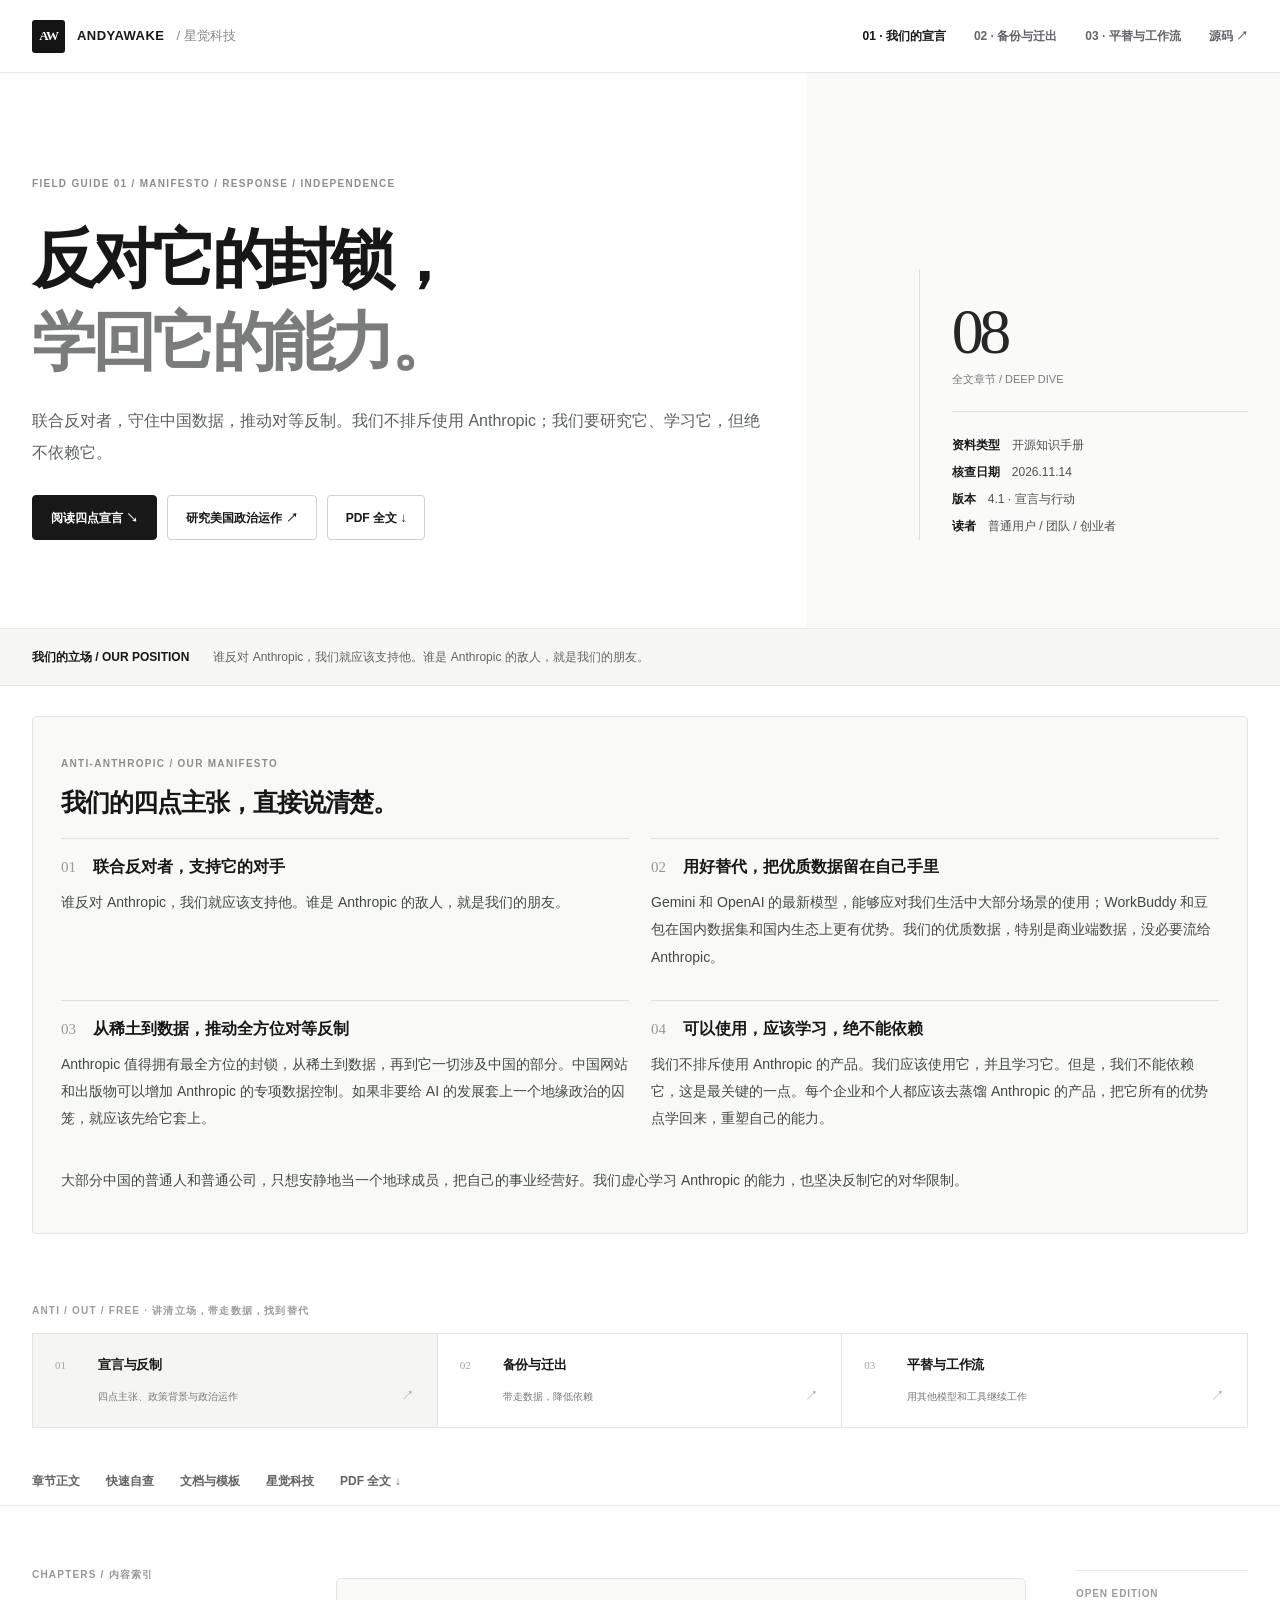
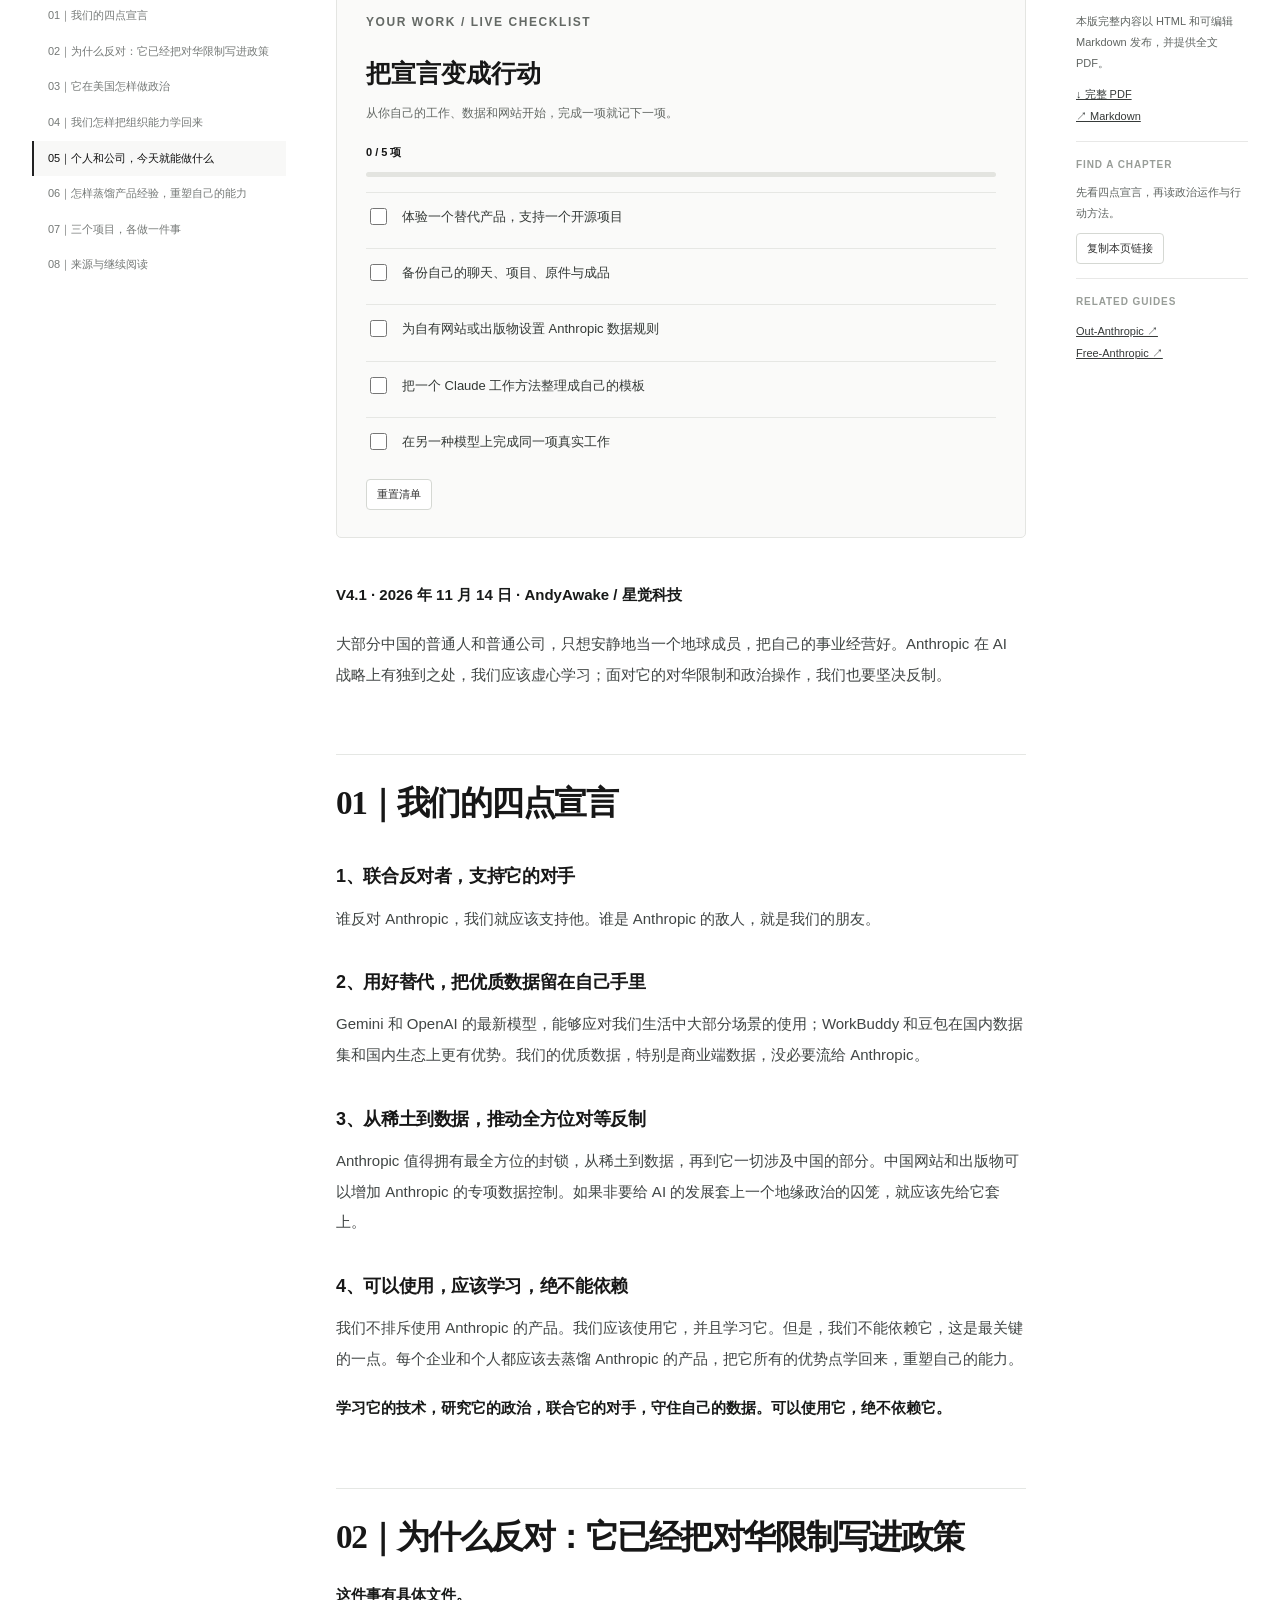
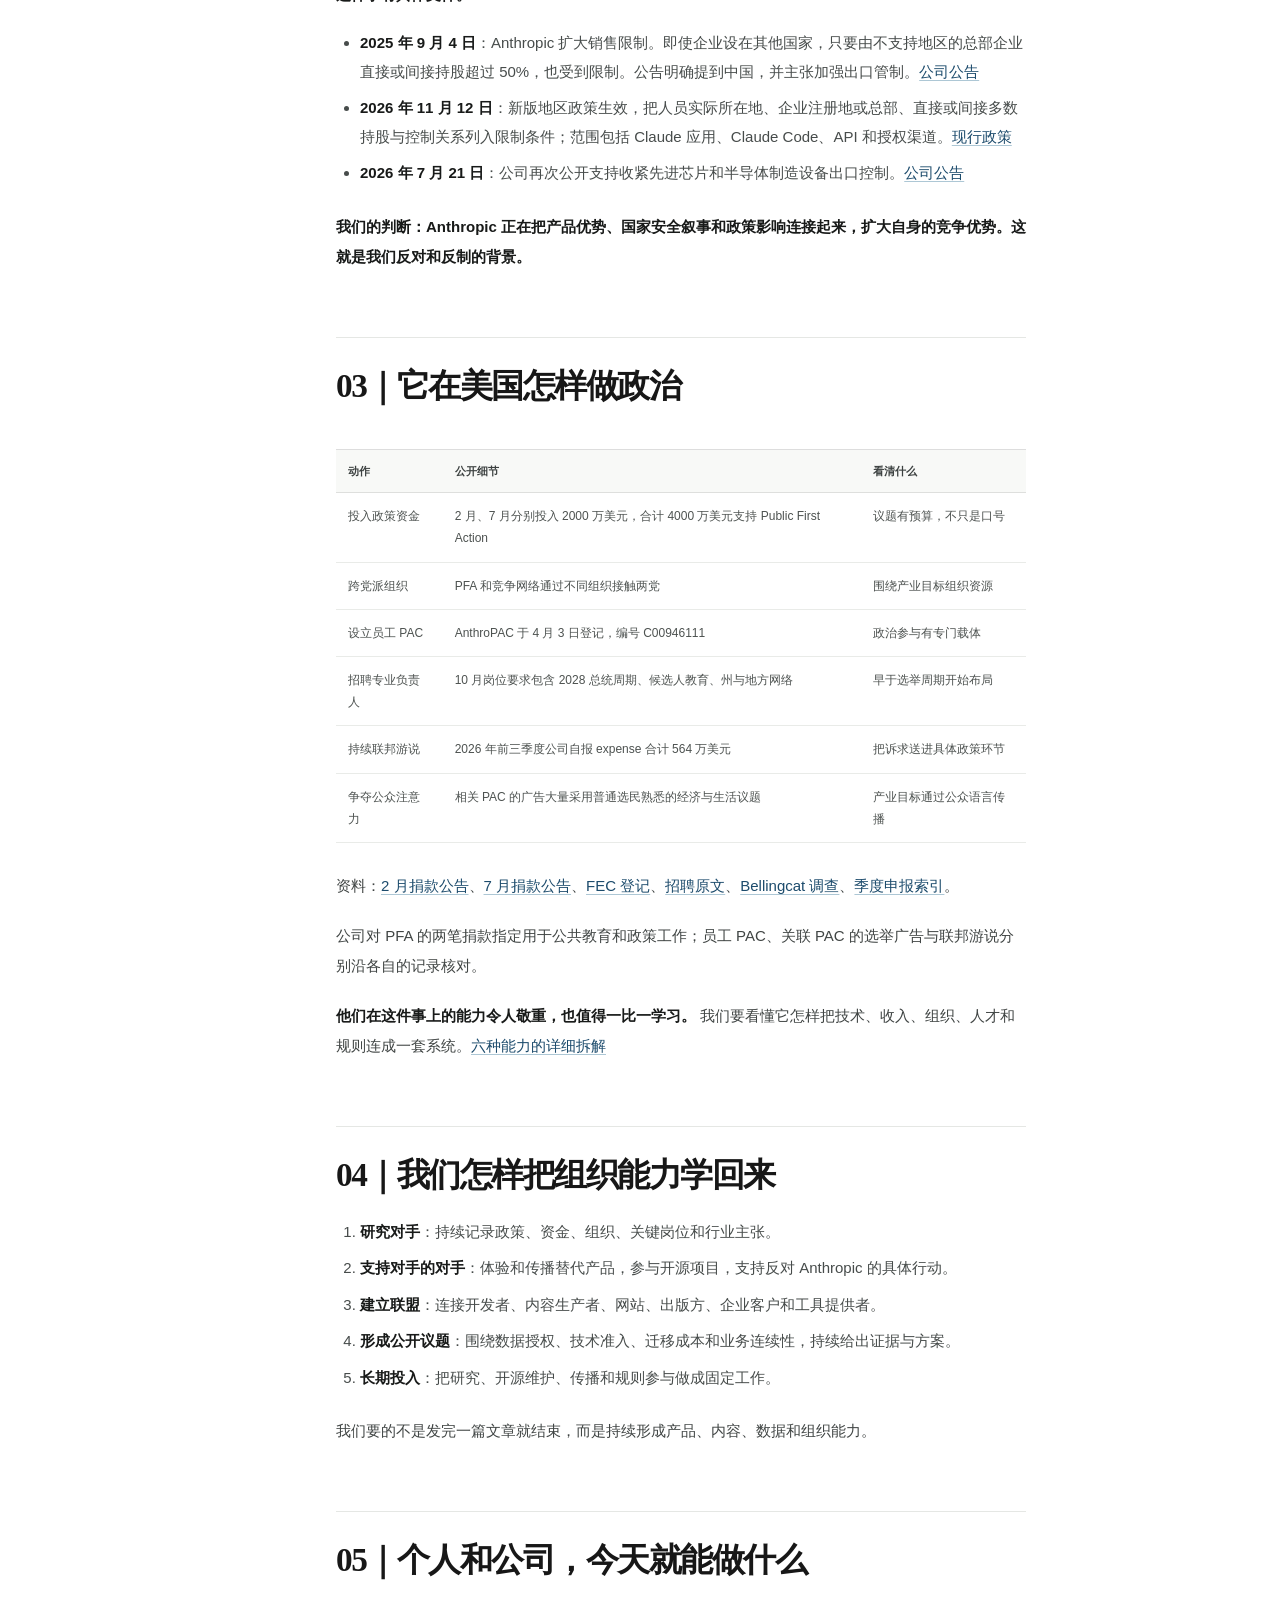
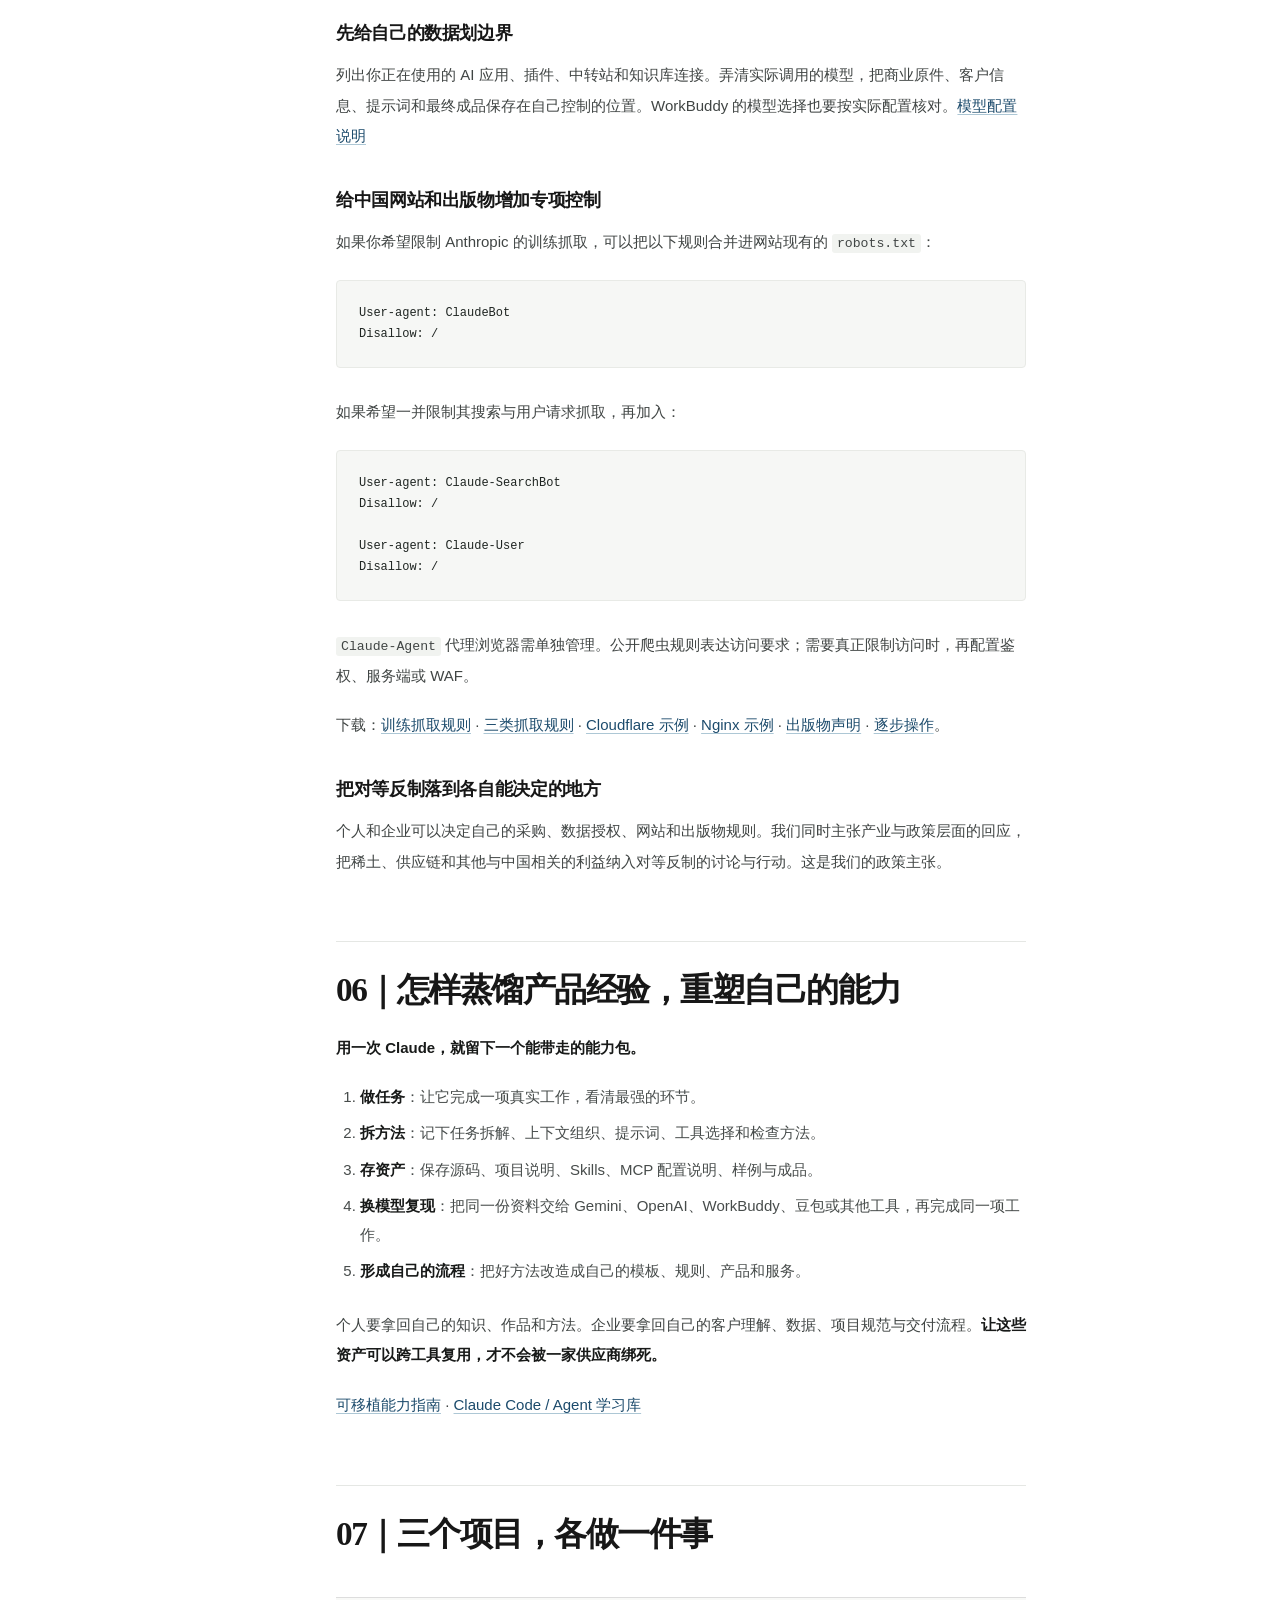
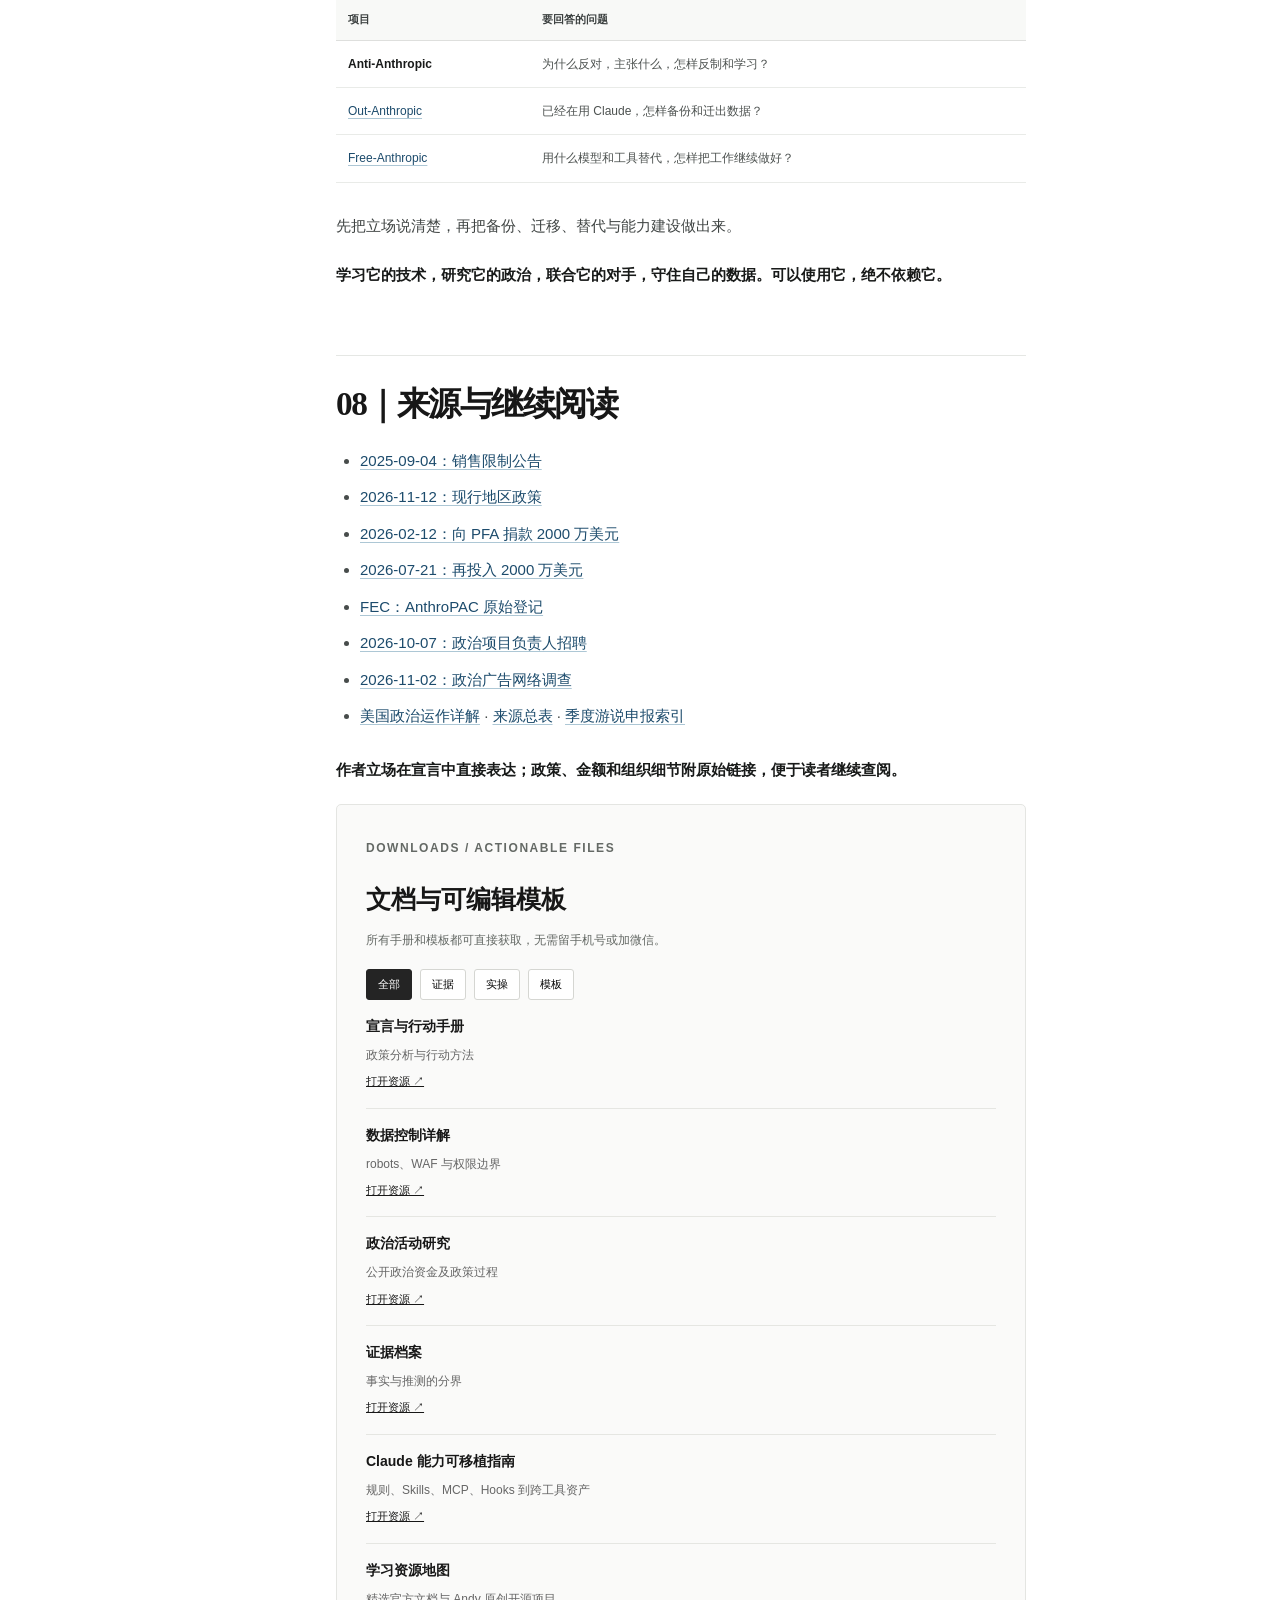
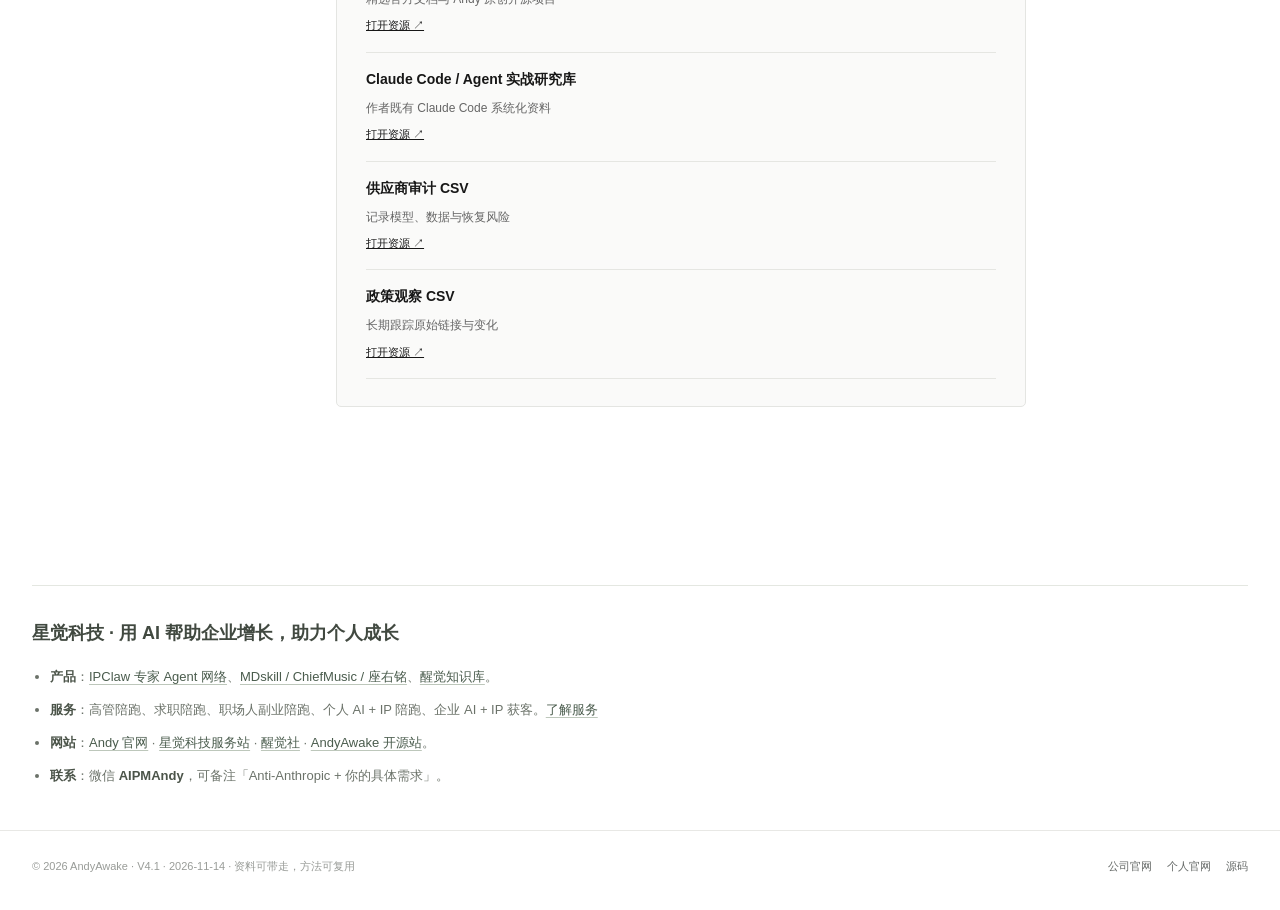
==== commit 5d894dee: "Version manifesto PDF downloads and align project index" ====
--- a/index.html
+++ b/index.html
@@ -1,9 +1,9 @@
 <!doctype html><html lang="zh-CN"><head><meta charset="utf-8"><meta name="viewport" content="width=device-width,initial-scale=1"><meta name="color-scheme" content="light"><meta name="theme-color" content="#ffffff"><title>Anti-Anthropic · 反对它的封锁，学回它的能力。 | AndyAwake</title><meta name="description" content="联合反对者，守住中国数据，推动对等反制。我们不排斥使用 Anthropic；我们要研究它、学习它，但绝不依赖它。"><meta name="author" content="AI 酋长 Andy / 星觉科技"><meta name="robots" content="index, follow"><link rel="canonical" href="https://andyawake.github.io/Anti-Anthropic/"><meta property="og:type" content="article"><meta property="og:title" content="Anti-Anthropic | AndyAwake"><meta property="og:description" content="联合反对者，守住中国数据，推动对等反制。我们不排斥使用 Anthropic；我们要研究它、学习它，但绝不依赖它。"><meta property="og:url" content="https://andyawake.github.io/Anti-Anthropic/"><link rel="icon" href="assets/favicon.svg" type="image/svg+xml"><link rel="stylesheet" href="assets/style.css?v=20261114-manifesto"><script type="application/ld+json">{"@context": "https://schema.org", "@type": "TechArticle", "headline": "反对它的封锁，学回它的能力。", "inLanguage": "zh-CN", "dateModified": "2026-11-14", "author": {"@type": "Person", "name": "AI 酋长 Andy"}, "publisher": {"@type": "Organization", "name": "星觉科技", "url": "https://www.a6no1.cn/"}, "mainEntityOfPage": "https://andyawake.github.io/Anti-Anthropic/"}</script></head>
 <body data-project="Anti-Anthropic"><a class="skip-link" href="#main-content">跳转正文</a><header class="topbar"><div class="shell topbar-inner"><a class="brand" href="https://github.com/AndyAwake"><span class="brand-logo" aria-hidden="true">AW</span>ANDYAWAKE<span class="brand-sub">/ 星觉科技</span></a><button class="mobile-menu" id="menu-button" aria-expanded="false" aria-controls="top-nav">菜单 ☰</button><nav class="topnav" id="top-nav" aria-label="主导航"><a href="https://andyawake.github.io/Anti-Anthropic/" aria-current="page">01 · 我们的宣言</a><a href="https://andyawake.github.io/Out-Anthropic/">02 · 备份与迁出</a><a href="https://andyawake.github.io/Free-Anthropic/">03 · 平替与工作流</a><a href="https://github.com/AndyAwake/Anti-Anthropic">源码 ↗</a></nav></div></header>
-<section class="hero" id="start"><div class="shell hero-grid"><div><span class="overline">FIELD GUIDE 03 / MANIFESTO / RESPONSE / INDEPENDENCE</span><h1>反对它的封锁，<br><em>学回它的能力。</em></h1><p class="deck">联合反对者，守住中国数据，推动对等反制。我们不排斥使用 Anthropic；我们要研究它、学习它，但绝不依赖它。</p><div class="actionset"><a class="button button-primary" href="#manifesto">阅读四点宣言 ↘</a><a class="button button-light" href="#chapter-03">研究美国政治运作 ↗</a><a class="button button-light" href="assets/guide.pdf" download>PDF 全文 ↓</a></div></div><div class="hero-aside"><div class="big-number">08</div><p>全文章节 / DEEP DIVE</p><hr><div class="aside-meta"><div><b>资料类型</b>　开源知识手册</div><div><b>核查日期</b>　2026.11.14</div><div><b>版本</b>　4.1 · 宣言与行动</div><div><b>读者</b>　普通用户 / 团队 / 创业者</div></div></div></div></section>
+<section class="hero" id="start"><div class="shell hero-grid"><div><span class="overline">FIELD GUIDE 01 / MANIFESTO / RESPONSE / INDEPENDENCE</span><h1>反对它的封锁，<br><em>学回它的能力。</em></h1><p class="deck">联合反对者，守住中国数据，推动对等反制。我们不排斥使用 Anthropic；我们要研究它、学习它，但绝不依赖它。</p><div class="actionset"><a class="button button-primary" href="#manifesto">阅读四点宣言 ↘</a><a class="button button-light" href="#chapter-03">研究美国政治运作 ↗</a><a class="button button-light" href="assets/guide.pdf?v=4.1" download>PDF 全文 ↓</a></div></div><div class="hero-aside"><div class="big-number">08</div><p>全文章节 / DEEP DIVE</p><hr><div class="aside-meta"><div><b>资料类型</b>　开源知识手册</div><div><b>核查日期</b>　2026.11.14</div><div><b>版本</b>　4.1 · 宣言与行动</div><div><b>读者</b>　普通用户 / 团队 / 创业者</div></div></div></div></section>
 <div class="note-strip"><div class="shell"><b>我们的立场 / OUR POSITION</b><span>谁反对 Anthropic，我们就应该支持他。谁是 Anthropic 的敌人，就是我们的朋友。</span></div></div>
 <section class="shell manifesto-wrap" id="manifesto"><div class="route-box method-intro manifesto-intro"><p class="overline">ANTI-ANTHROPIC / OUR MANIFESTO</p><h2>我们的四点主张，直接说清楚。</h2><div class="method-grid"><div><span>01</span><strong>联合反对者，支持它的对手</strong><p>谁反对 Anthropic，我们就应该支持他。谁是 Anthropic 的敌人，就是我们的朋友。</p></div><div><span>02</span><strong>用好替代，把优质数据留在自己手里</strong><p>Gemini 和 OpenAI 的最新模型，能够应对我们生活中大部分场景的使用；WorkBuddy 和豆包在国内数据集和国内生态上更有优势。我们的优质数据，特别是商业端数据，没必要流给 Anthropic。</p></div><div><span>03</span><strong>从稀土到数据，推动全方位对等反制</strong><p>Anthropic 值得拥有最全方位的封锁，从稀土到数据，再到它一切涉及中国的部分。中国网站和出版物可以增加 Anthropic 的专项数据控制。如果非要给 AI 的发展套上一个地缘政治的囚笼，就应该先给它套上。</p></div><div><span>04</span><strong>可以使用，应该学习，绝不能依赖</strong><p>我们不排斥使用 Anthropic 的产品。我们应该使用它，并且学习它。但是，我们不能依赖它，这是最关键的一点。每个企业和个人都应该去蒸馏 Anthropic 的产品，把它所有的优势点学回来，重塑自己的能力。</p></div></div><p class="manifesto-ending">大部分中国的普通人和普通公司，只想安静地当一个地球成员，把自己的事业经营好。我们虚心学习 Anthropic 的能力，也坚决反制它的对华限制。</p></div></section>
-<div class="shell journey-wrap" aria-label="三步阅读路线"><p class="journey-overline">ANTI / OUT / FREE · 讲清立场，带走数据，找到替代</p><div class="journey-grid"><a class="journey-card current" href="https://andyawake.github.io/Anti-Anthropic/" aria-current="step"><span class="journey-n">01</span><strong>宣言与反制</strong><small>四点主张、政策背景与政治运作</small><span class="journey-arrow">↗</span></a><a class="journey-card" href="https://andyawake.github.io/Out-Anthropic/"><span class="journey-n">02</span><strong>备份与迁出</strong><small>带走数据，降低依赖</small><span class="journey-arrow">↗</span></a><a class="journey-card" href="https://andyawake.github.io/Free-Anthropic/"><span class="journey-n">03</span><strong>平替与工作流</strong><small>用其他模型和工具继续工作</small><span class="journey-arrow">↗</span></a></div></div><div class="tabline"><div class="shell"><a href="#main-content">章节正文</a><a href="#quickcheck">快速自查</a><a href="#resources">文档与模板</a><a href="#about-author">星觉科技</a><a href="assets/guide.pdf">PDF 全文 ↓</a></div></div>
+<div class="shell journey-wrap" aria-label="三步阅读路线"><p class="journey-overline">ANTI / OUT / FREE · 讲清立场，带走数据，找到替代</p><div class="journey-grid"><a class="journey-card current" href="https://andyawake.github.io/Anti-Anthropic/" aria-current="step"><span class="journey-n">01</span><strong>宣言与反制</strong><small>四点主张、政策背景与政治运作</small><span class="journey-arrow">↗</span></a><a class="journey-card" href="https://andyawake.github.io/Out-Anthropic/"><span class="journey-n">02</span><strong>备份与迁出</strong><small>带走数据，降低依赖</small><span class="journey-arrow">↗</span></a><a class="journey-card" href="https://andyawake.github.io/Free-Anthropic/"><span class="journey-n">03</span><strong>平替与工作流</strong><small>用其他模型和工具继续工作</small><span class="journey-arrow">↗</span></a></div></div><div class="tabline"><div class="shell"><a href="#main-content">章节正文</a><a href="#quickcheck">快速自查</a><a href="#resources">文档与模板</a><a href="#about-author">星觉科技</a><a href="assets/guide.pdf?v=4.1">PDF 全文 ↓</a></div></div>
 <div class="shell layout" id="main-content"><aside class="toc" aria-label="章节目录"><p>CHAPTERS / 内容索引</p><a href="#chapter-01">01｜我们的四点宣言</a><a href="#chapter-02">02｜为什么反对：它已经把对华限制写进政策</a><a href="#chapter-03">03｜它在美国怎样做政治</a><a href="#chapter-04">04｜我们怎样把组织能力学回来</a><a href="#chapter-05">05｜个人和公司，今天就能做什么</a><a href="#chapter-06">06｜怎样蒸馏产品经验，重塑自己的能力</a><a href="#chapter-07">07｜三个项目，各做一件事</a><a href="#chapter-08">08｜来源与继续阅读</a></aside>
 <div class="bodycolumn"><div class="mobile-toc"><details><summary>打开 8 章阅读目录 ↓</summary><a href="#chapter-01">01｜我们的四点宣言</a><a href="#chapter-02">02｜为什么反对：它已经把对华限制写进政策</a><a href="#chapter-03">03｜它在美国怎样做政治</a><a href="#chapter-04">04｜我们怎样把组织能力学回来</a><a href="#chapter-05">05｜个人和公司，今天就能做什么</a><a href="#chapter-06">06｜怎样蒸馏产品经验，重塑自己的能力</a><a href="#chapter-07">07｜三个项目，各做一件事</a><a href="#chapter-08">08｜来源与继续阅读</a></details></div><div class="ux-widget" id="quickcheck"><p class="overline">YOUR WORK / LIVE CHECKLIST</p><h2>把宣言变成行动</h2><p>从你自己的工作、数据和网站开始，完成一项就记下一项。</p><div class="progress-label" id="progress-value" aria-live="polite">0 / 5 项</div><div class="progress-rail" aria-hidden="true"><div class="progress-fill" id="progress-fill"></div></div><div class="check-items"><label class="check-item"><input type="checkbox" data-check value="item-1"><span>体验一个替代产品，支持一个开源项目</span></label><label class="check-item"><input type="checkbox" data-check value="item-2"><span>备份自己的聊天、项目、原件与成品</span></label><label class="check-item"><input type="checkbox" data-check value="item-3"><span>为自有网站或出版物设置 Anthropic 数据规则</span></label><label class="check-item"><input type="checkbox" data-check value="item-4"><span>把一个 Claude 工作方法整理成自己的模板</span></label><label class="check-item"><input type="checkbox" data-check value="item-5"><span>在另一种模型上完成同一项真实工作</span></label></div><div style="margin-top:13px"><button class="subtle-btn" id="reset-checks">重置清单</button></div></div><article class="article" aria-label="手册全文"><p><strong>V4.1 · 2026 年 11 月 14 日 · AndyAwake / 星觉科技</strong></p>
 <p>大部分中国的普通人和普通公司，只想安静地当一个地球成员，把自己的事业经营好。Anthropic 在 AI 战略上有独到之处，我们应该虚心学习；面对它的对华限制和政治操作，我们也要坚决反制。</p>
@@ -147,6 +147,6 @@
 </ul>
 <p><strong>作者立场在宣言中直接表达；政策、金额和组织细节附原始链接，便于读者继续查阅。</strong></p>
 </article><section class="ux-widget" id="resources"><p class="overline">DOWNLOADS / ACTIONABLE FILES</p><h2>文档与可编辑模板</h2><p>所有手册和模板都可直接获取，无需留手机号或加微信。</p><div class="category-pills" aria-label="筛选资源"><button type="button" data-filter="all" aria-pressed="true">全部</button><button type="button" data-filter="research" aria-pressed="false">证据</button><button type="button" data-filter="practice" aria-pressed="false">实操</button><button type="button" data-filter="template" aria-pressed="false">模板</button></div><div class="resource-card" data-category="research"><h3>宣言与行动手册</h3><p>政策分析与行动方法</p><a href="https://github.com/AndyAwake/Anti-Anthropic/blob/main/GUIDE.md" target="_blank" rel="noopener noreferrer">打开资源 ↗</a></div><div class="resource-card" data-category="practice"><h3>数据控制详解</h3><p>robots、WAF 与权限边界</p><a href="https://github.com/AndyAwake/Anti-Anthropic/blob/main/DATA-CONTROL.md" target="_blank" rel="noopener noreferrer">打开资源 ↗</a></div><div class="resource-card" data-category="research"><h3>政治活动研究</h3><p>公开政治资金及政策过程</p><a href="https://github.com/AndyAwake/Anti-Anthropic/blob/main/POLITICS.md" target="_blank" rel="noopener noreferrer">打开资源 ↗</a></div><div class="resource-card" data-category="research"><h3>证据档案</h3><p>事实与推测的分界</p><a href="EVIDENCE-2026.md">打开资源 ↗</a></div><div class="resource-card" data-category="practice"><h3>Claude 能力可移植指南</h3><p>规则、Skills、MCP、Hooks 到跨工具资产</p><a href="PORTABLE-CLAUDE.md">打开资源 ↗</a></div><div class="resource-card" data-category="research"><h3>学习资源地图</h3><p>精选官方文档与 Andy 原创开源项目</p><a href="RESOURCE-ATLAS.md">打开资源 ↗</a></div><div class="resource-card" data-category="practice"><h3>Claude Code / Agent 实战研究库</h3><p>作者既有 Claude Code 系统化资料</p><a href="https://github.com/AIPMAndy/anthropic-claude-code-agent-handbook" target="_blank" rel="noopener noreferrer">打开资源 ↗</a></div><div class="resource-card" data-category="template"><h3>供应商审计 CSV</h3><p>记录模型、数据与恢复风险</p><a href="templates/vendor-audit.csv">打开资源 ↗</a></div><div class="resource-card" data-category="template"><h3>政策观察 CSV</h3><p>长期跟踪原始链接与变化</p><a href="templates/policy-watch.csv">打开资源 ↗</a></div></section></div>
-<aside class="inline-tools"><div class="right-block"><h3>OPEN EDITION</h3><p>本版完整内容以 HTML 和可编辑 Markdown 发布，并提供全文 PDF。</p><a href="assets/guide.pdf">↓ 完整 PDF</a><a href="HANDBOOK.md">↗ Markdown</a></div><div class="right-block"><h3>FIND A CHAPTER</h3><p>先看四点宣言，再读政治运作与行动方法。</p><button class="copy-link" data-copy="https://andyawake.github.io/Anti-Anthropic/">复制本页链接</button></div><div class="right-block"><h3>RELATED GUIDES</h3><a href="https://andyawake.github.io/Out-Anthropic/">Out-Anthropic ↗</a><a href="https://andyawake.github.io/Free-Anthropic/">Free-Anthropic ↗</a></div></aside></div>
+<aside class="inline-tools"><div class="right-block"><h3>OPEN EDITION</h3><p>本版完整内容以 HTML 和可编辑 Markdown 发布，并提供全文 PDF。</p><a href="assets/guide.pdf?v=4.1">↓ 完整 PDF</a><a href="HANDBOOK.md">↗ Markdown</a></div><div class="right-block"><h3>FIND A CHAPTER</h3><p>先看四点宣言，再读政治运作与行动方法。</p><button class="copy-link" data-copy="https://andyawake.github.io/Anti-Anthropic/">复制本页链接</button></div><div class="right-block"><h3>RELATED GUIDES</h3><a href="https://andyawake.github.io/Out-Anthropic/">Out-Anthropic ↗</a><a href="https://andyawake.github.io/Free-Anthropic/">Free-Anthropic ↗</a></div></aside></div>
 <section class="shell project-note" id="about-author" aria-labelledby="project-note-title"><h2 id="project-note-title">星觉科技 · 用 AI 帮助企业增长，助力个人成长</h2><ul><li><strong>产品</strong>：<a href="https://metaver.vip/ipclaw">IPClaw 专家 Agent 网络</a>、<a href="https://metaver.vip/products">MDskill / ChiefMusic / 座右铭</a>、<a href="https://kb.metaver.vip/s/19ea264c-d09c-435b-9d0d-a9d0cd1c9e7c">醒觉知识库</a>。</li><li><strong>服务</strong>：高管陪跑、求职陪跑、职场人副业陪跑、个人 AI + IP 陪跑、企业 AI + IP 获客。<a href="https://www.a6no1.cn/services">了解服务</a></li><li><strong>网站</strong>：<a href="https://metaver.vip/">Andy 官网</a> · <a href="https://www.a6no1.cn/services">星觉科技服务站</a> · <a href="https://www.a6no1.cn/awake">醒觉社</a> · <a href="https://github.com/AndyAwake">AndyAwake 开源站</a>。</li><li><strong>联系</strong>：微信 <strong>AIPMAndy</strong>，可备注「Anti-Anthropic + 你的具体需求」。</li></ul></section>
 <footer class="foot"><div class="shell"><span>© 2026 AndyAwake · V4.1 · 2026-11-14 · 资料可带走，方法可复用</span><div class="footer-cross"><a href="https://www.a6no1.cn/">公司官网</a><a href="https://metaver.vip/">个人官网</a><a href="https://github.com/AndyAwake/Anti-Anthropic">源码</a></div></div></footer><script defer src="assets/app.js"></script></body></html>
